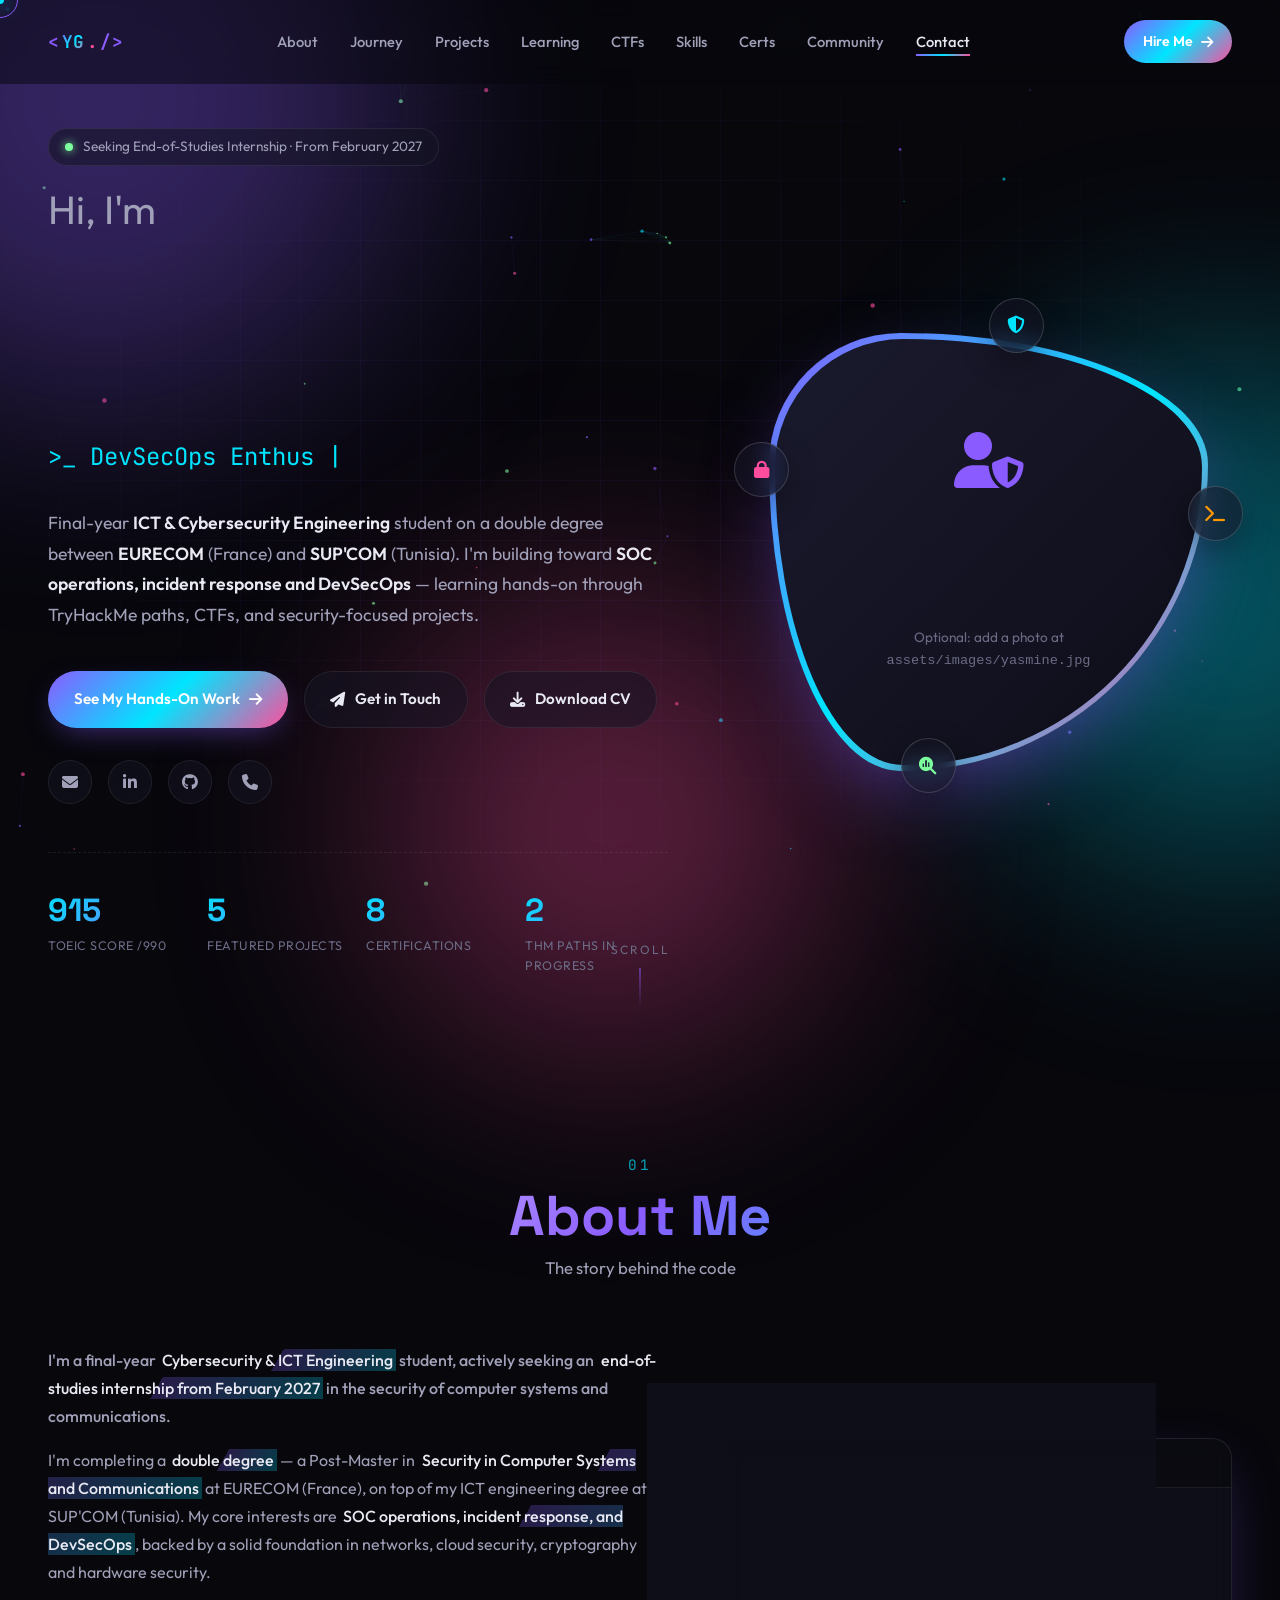
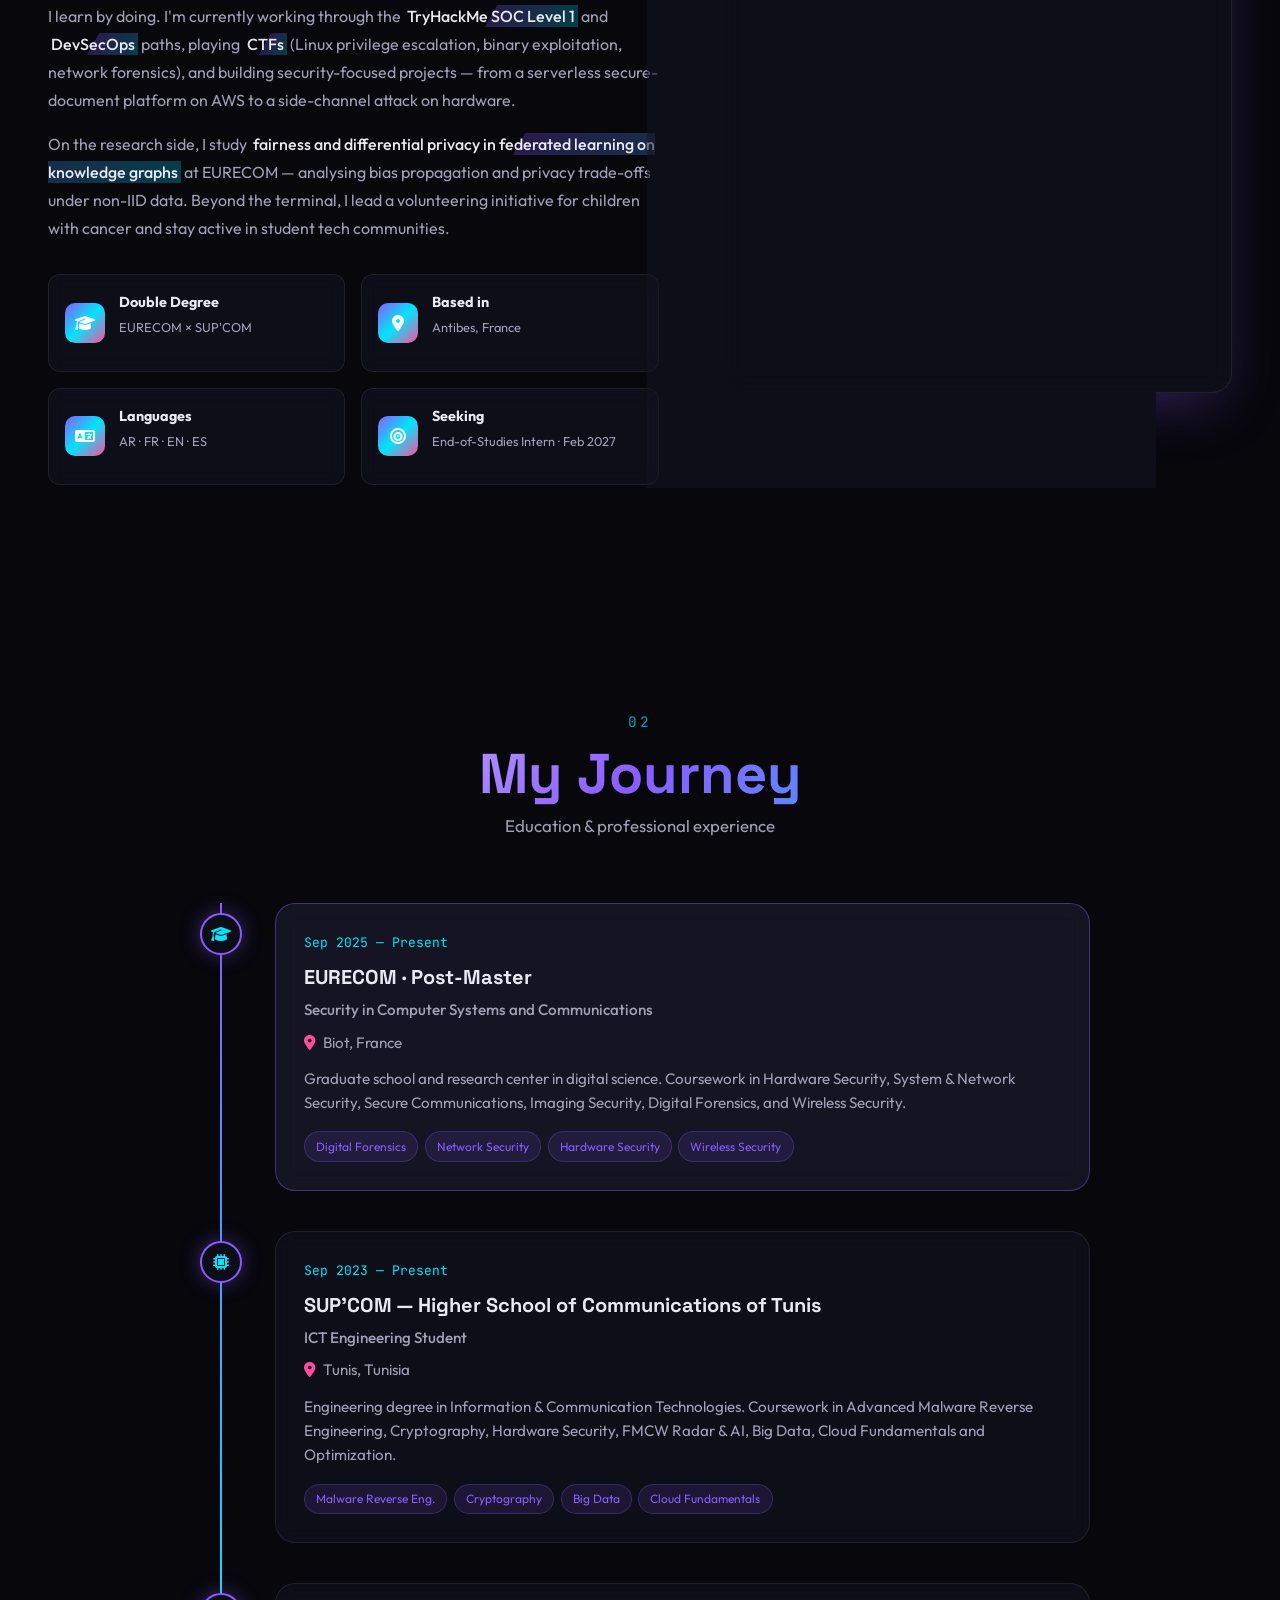
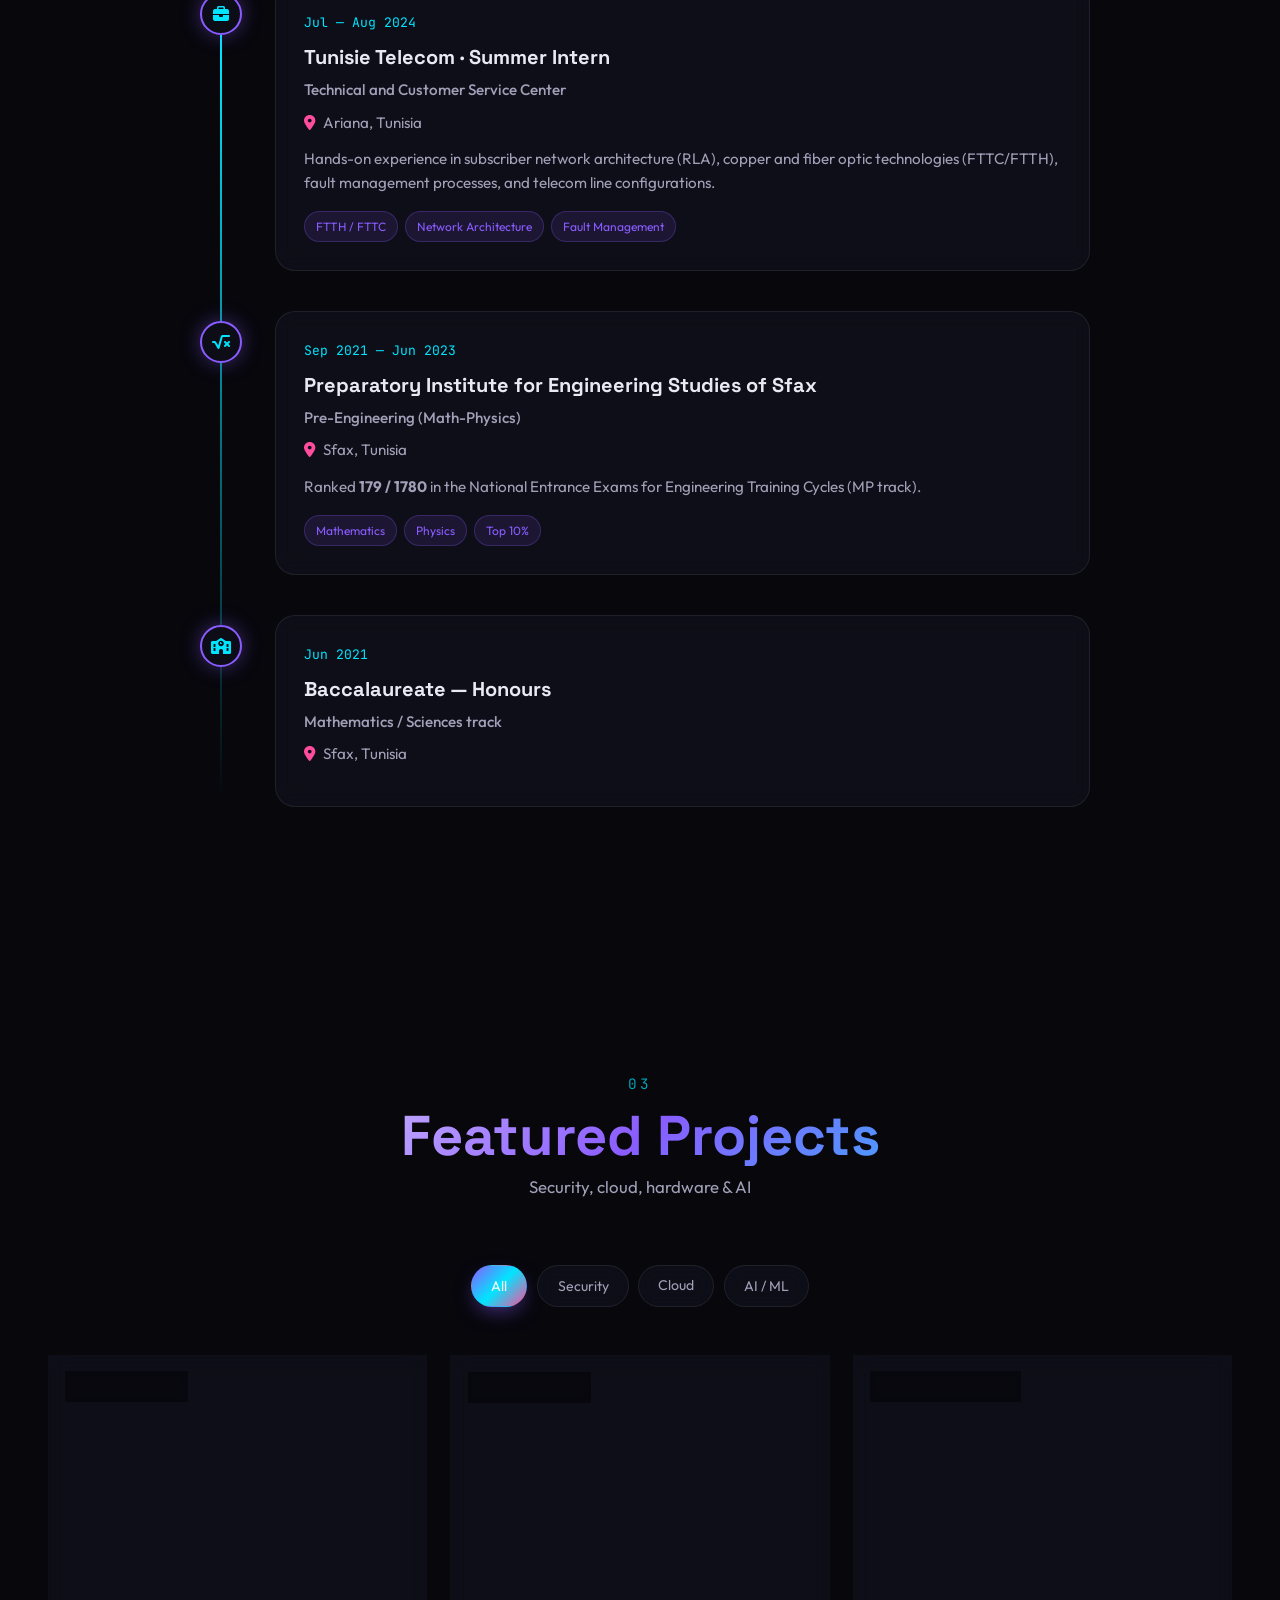
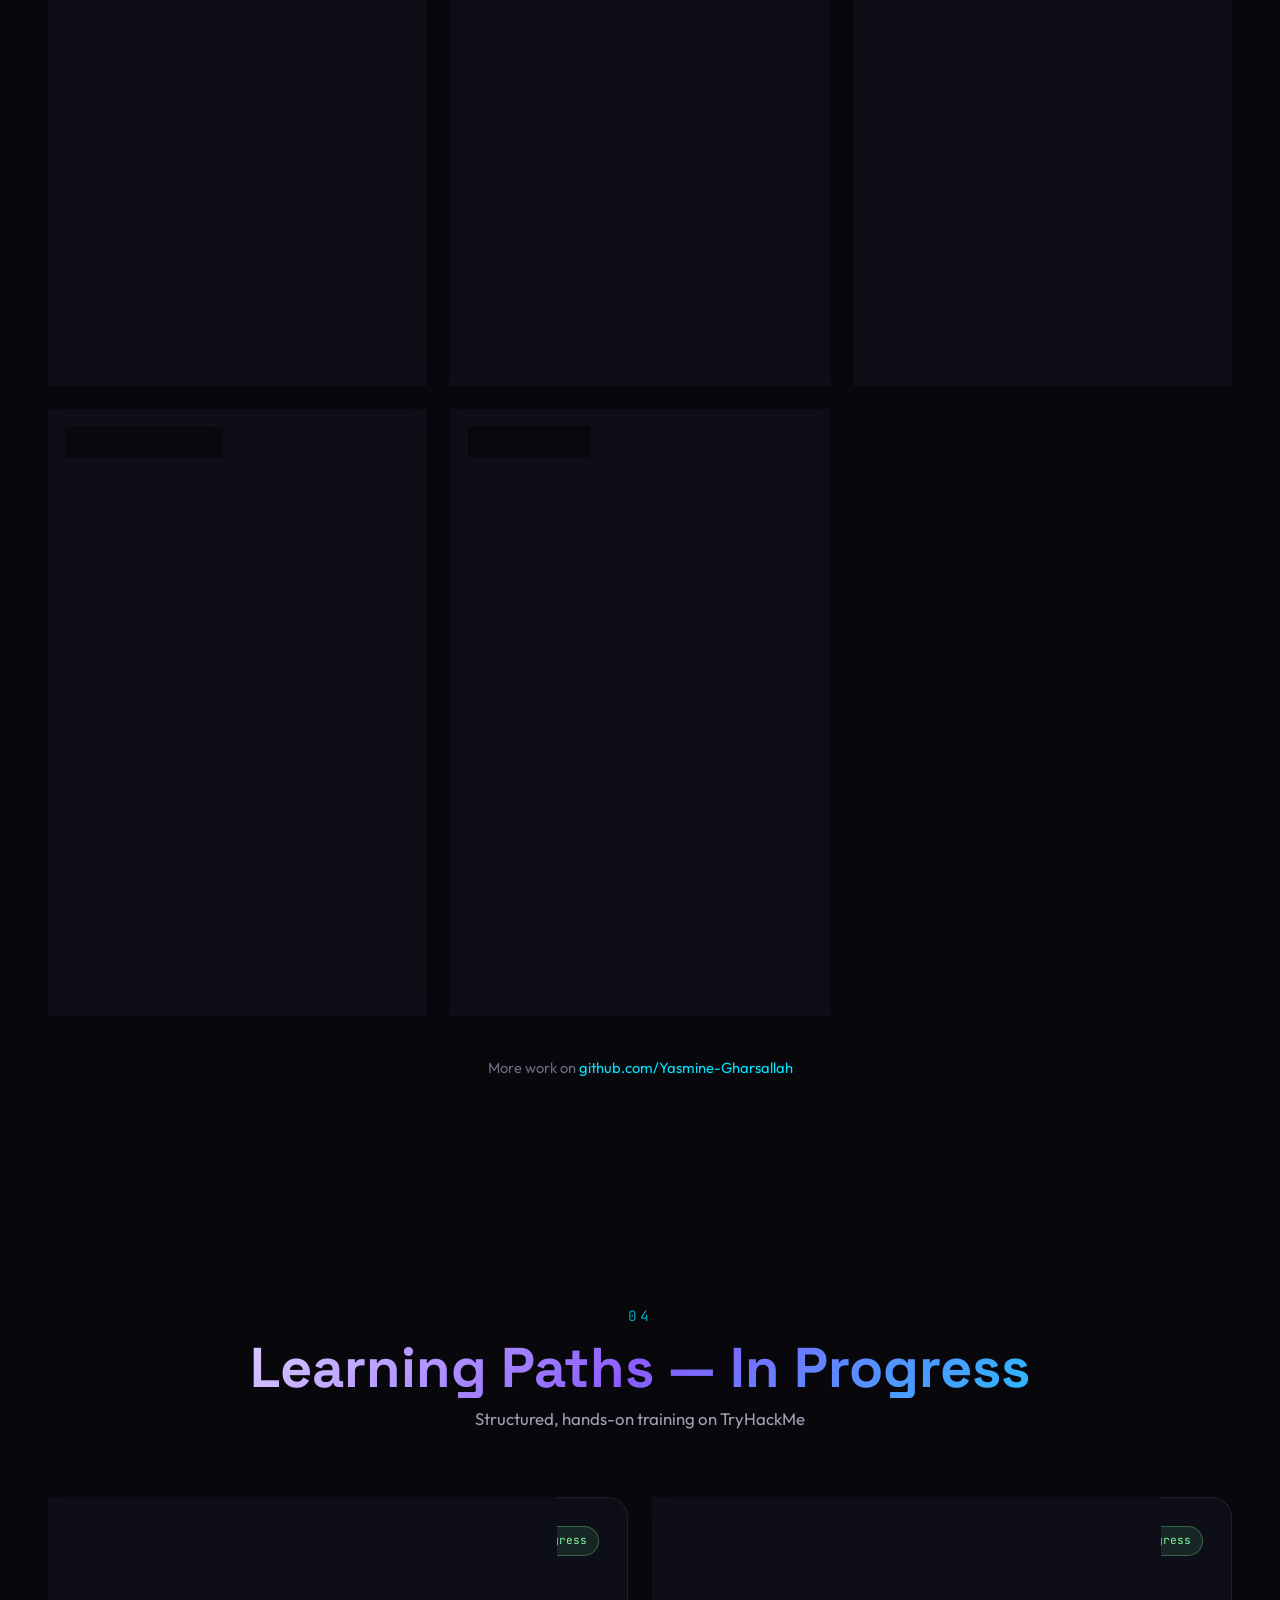
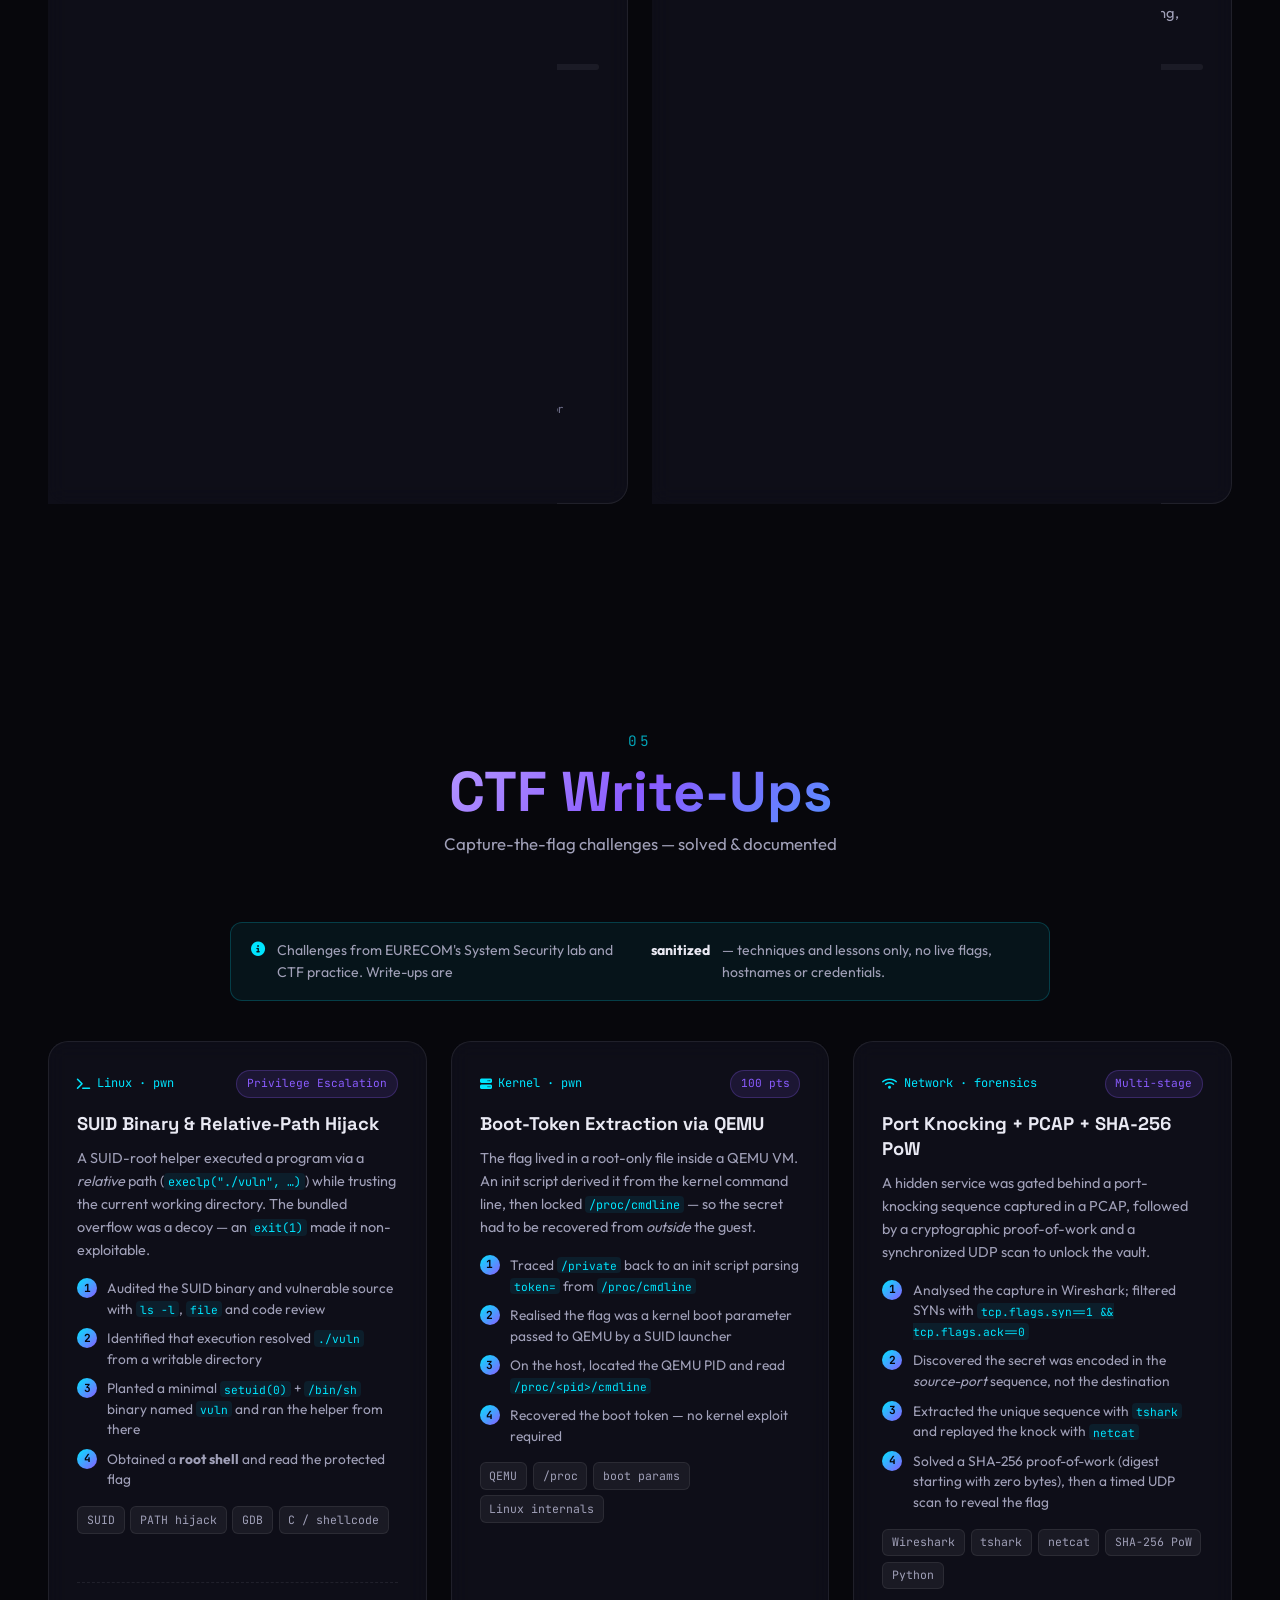
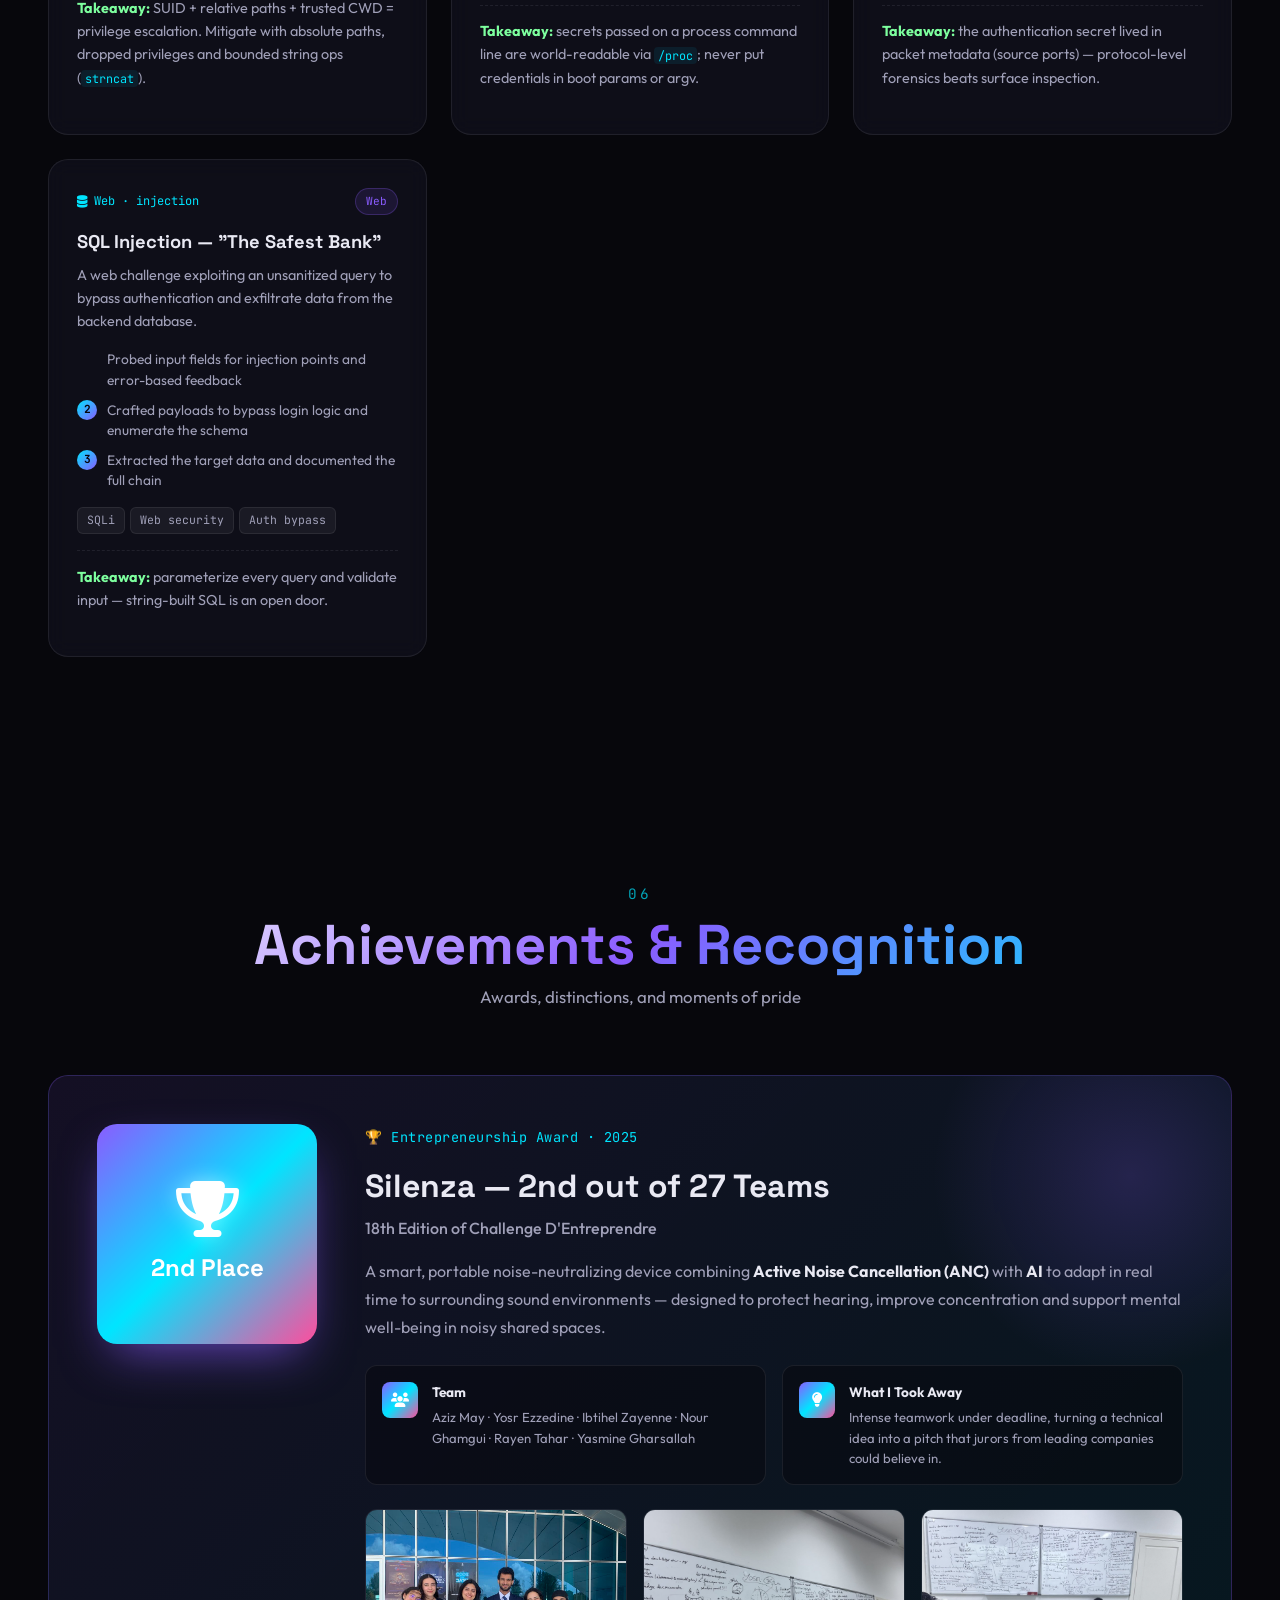
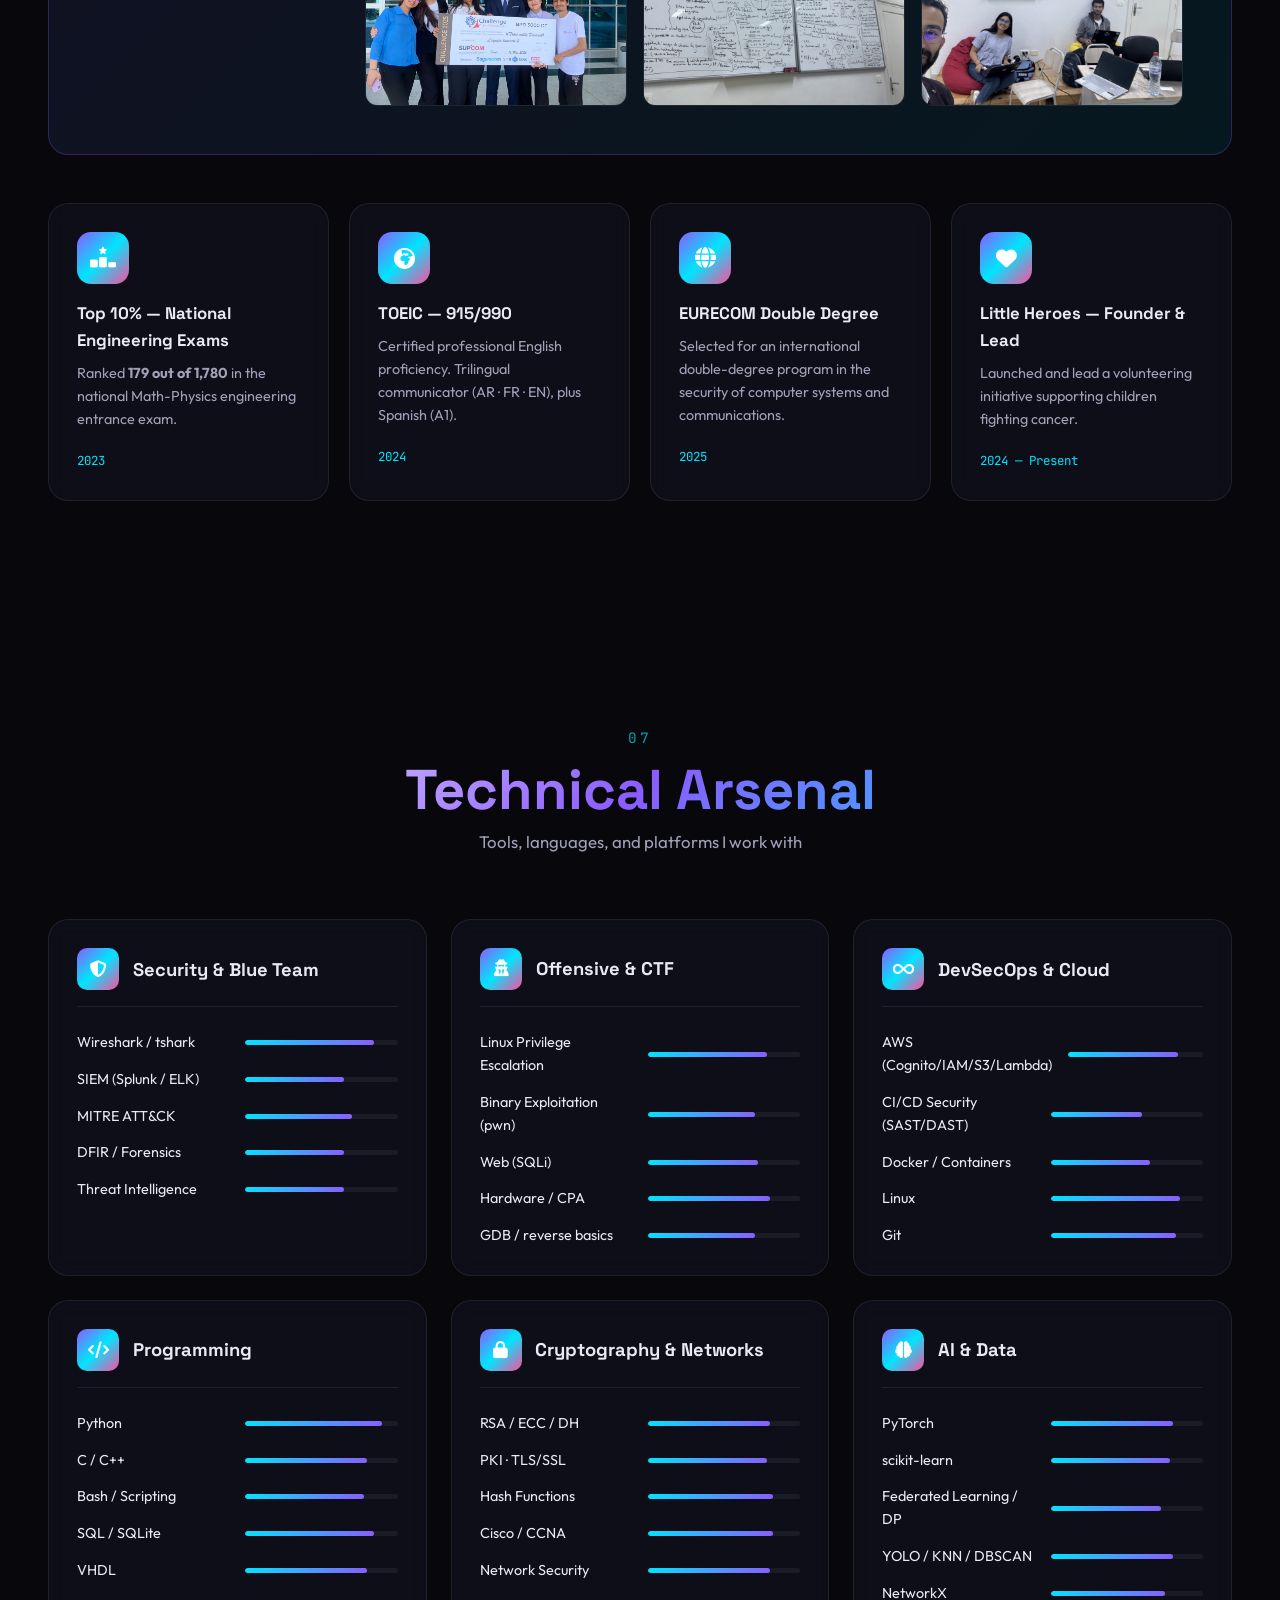
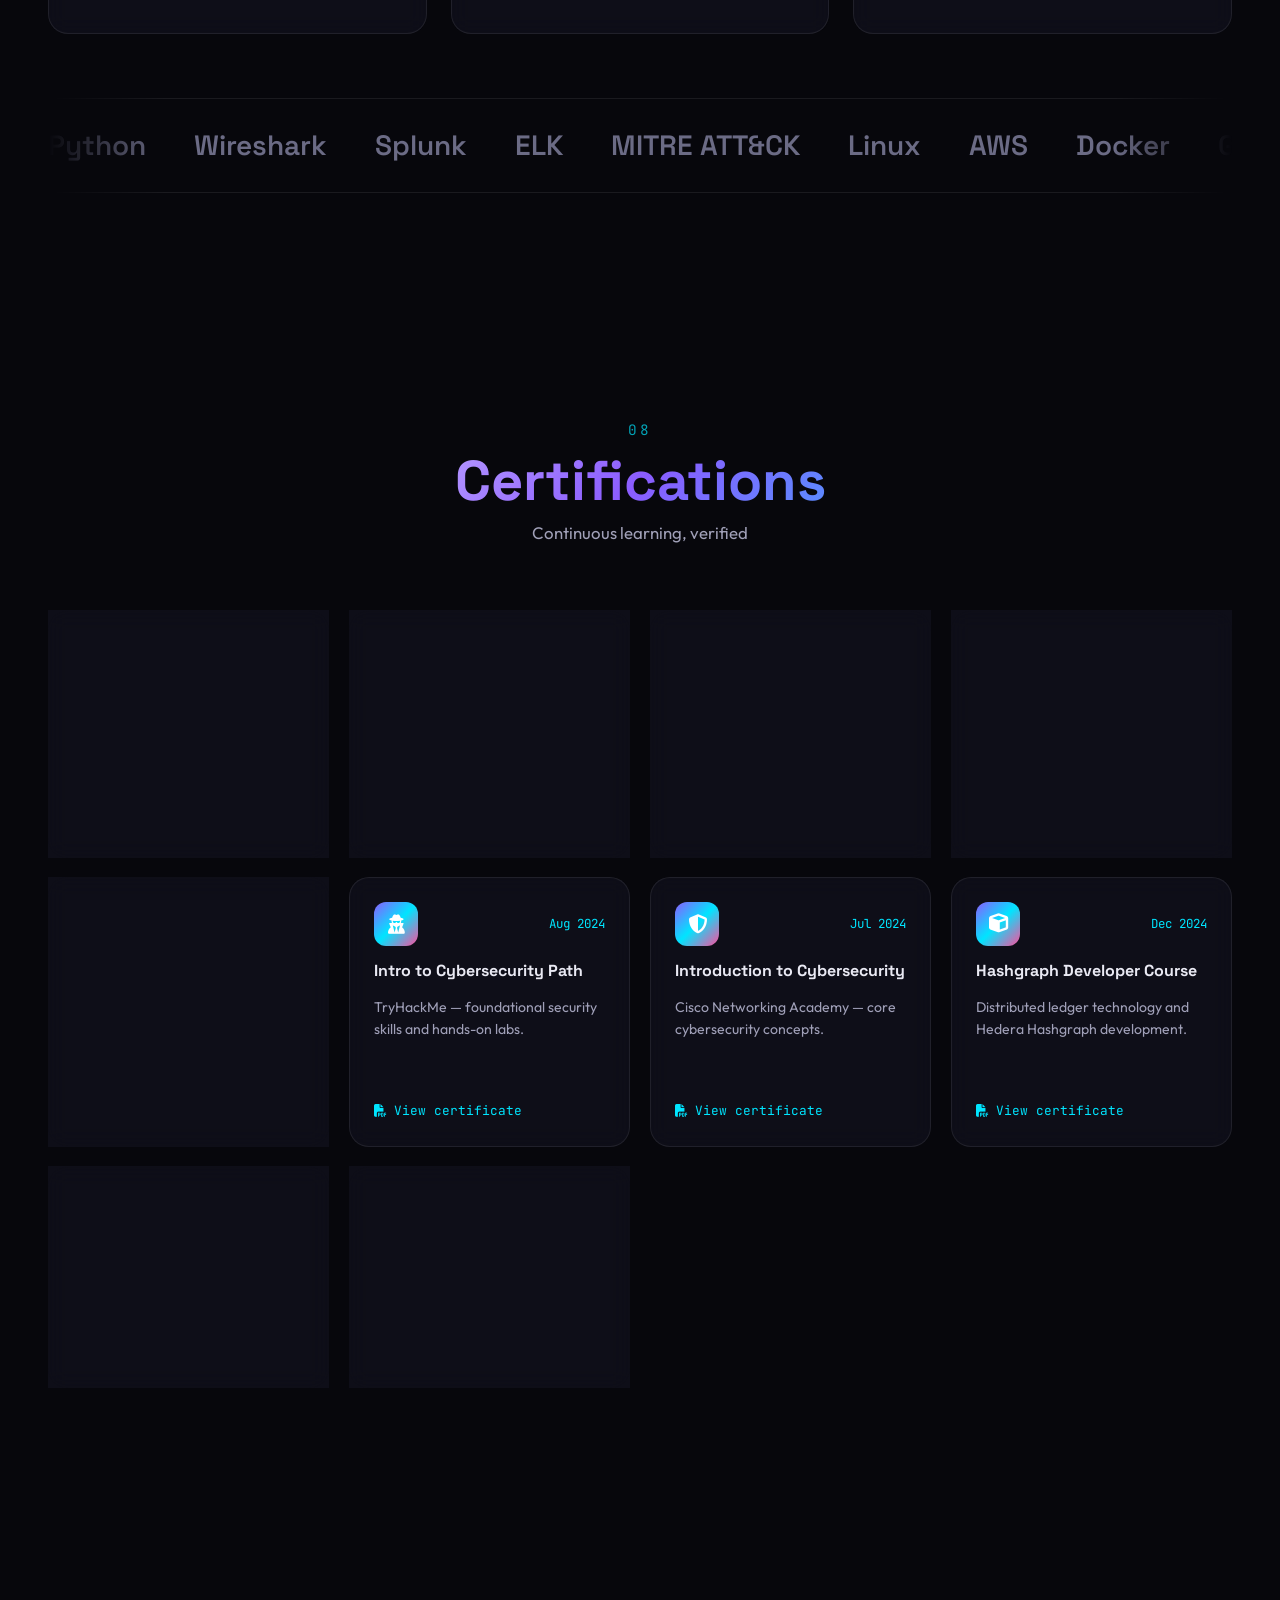
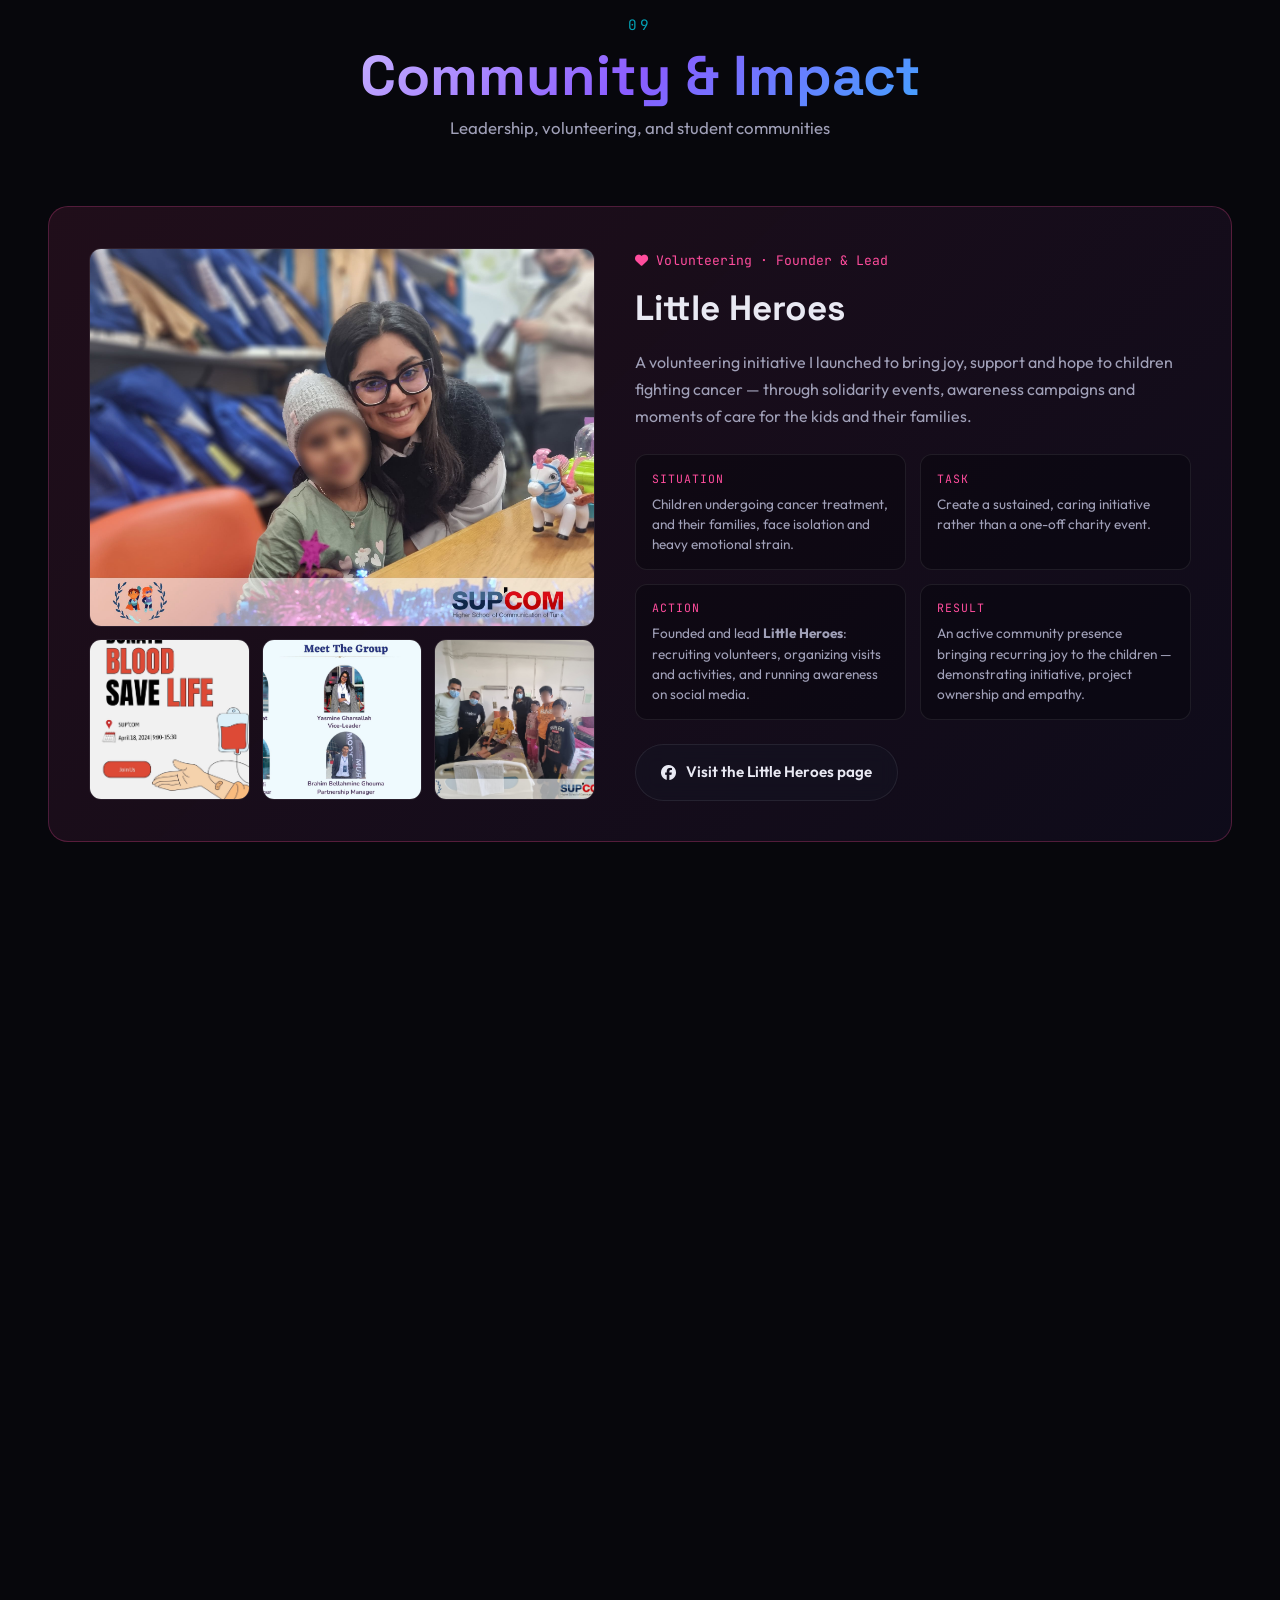
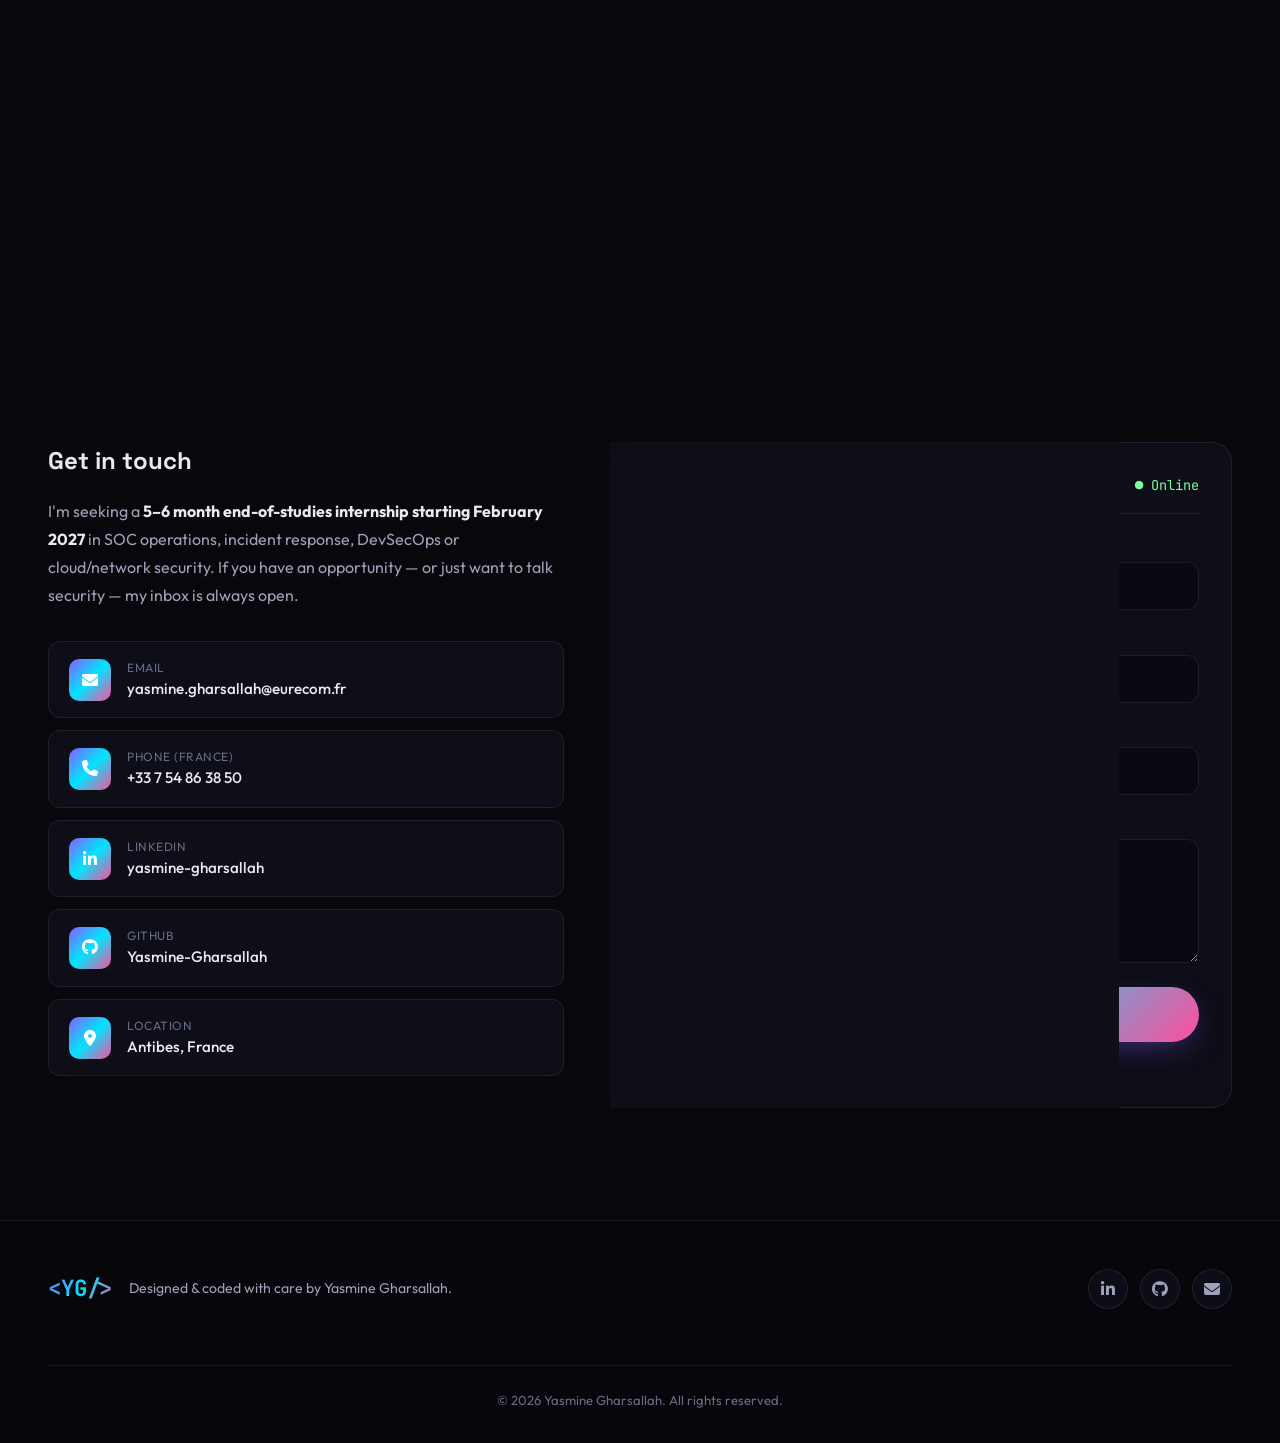
==== index.html @ 8cbc375e "Portfolio: cybersecurity focus for Feb 2027 internship SOC/DevSecOps learning paths, CTF write-ups, " ====
<!DOCTYPE html>
<html lang="en">
<head>
  <meta charset="UTF-8" />
  <meta name="viewport" content="width=device-width, initial-scale=1.0" />
  <meta name="description" content="Yasmine Gharsallah — final-year ICT & Cybersecurity Engineering student (EURECOM × SUP'COM). Portfolio focused on SOC operations, incident response, DevSecOps, cloud security, CTFs and privacy-preserving AI. Seeking an end-of-studies internship from February 2027." />
  <meta name="keywords" content="Yasmine Gharsallah, Cybersecurity, SOC Analyst, DevSecOps, Incident Response, CTF, EURECOM, SUP'COM, Cloud Security, AWS, Differential Privacy, Internship 2027" />
  <meta name="author" content="Yasmine Gharsallah" />
  <title>Yasmine Gharsallah — Cybersecurity Portfolio</title>
  <link rel="preconnect" href="https://fonts.googleapis.com" />
  <link rel="preconnect" href="https://fonts.gstatic.com" crossorigin />
  <link href="https://fonts.googleapis.com/css2?family=JetBrains+Mono:wght@400;500;700&family=Outfit:wght@300;400;500;600;700;800;900&family=Space+Grotesk:wght@400;500;600;700&display=swap" rel="stylesheet" />
  <link rel="stylesheet" href="https://cdnjs.cloudflare.com/ajax/libs/font-awesome/6.5.1/css/all.min.css" />
  <link rel="stylesheet" href="styles.css" />
</head>
<body>

  <!-- Animated background -->
  <div class="bg-grid"></div>
  <canvas id="particles"></canvas>
  <div class="glow glow-1"></div>
  <div class="glow glow-2"></div>
  <div class="glow glow-3"></div>

  <!-- Custom cursor -->
  <div class="cursor-dot"></div>
  <div class="cursor-ring"></div>

  <!-- Loader -->
  <div class="loader" id="loader">
    <div class="loader-content">
      <div class="loader-text">
        <span>&gt;</span>
        <span class="typing">initializing_portfolio</span>
        <span class="blink">_</span>
      </div>
      <div class="loader-bar"><div class="loader-fill"></div></div>
    </div>
  </div>

  <!-- Navigation -->
  <nav class="nav" id="nav">
    <a href="#home" class="nav-logo">
      <span class="logo-bracket">&lt;</span>
      <span class="logo-text">YG</span>
      <span class="logo-dot">.</span>
      <span class="logo-bracket">/&gt;</span>
    </a>
    <ul class="nav-links">
      <li><a href="#about" data-nav>About</a></li>
      <li><a href="#journey" data-nav>Journey</a></li>
      <li><a href="#projects" data-nav>Projects</a></li>
      <li><a href="#learning" data-nav>Learning</a></li>
      <li><a href="#ctf" data-nav>CTFs</a></li>
      <li><a href="#skills" data-nav>Skills</a></li>
      <li><a href="#certifications" data-nav>Certs</a></li>
      <li><a href="#community" data-nav>Community</a></li>
      <li><a href="#contact" data-nav>Contact</a></li>
    </ul>
    <a href="#contact" class="nav-cta">
      <span>Hire Me</span>
      <i class="fa-solid fa-arrow-right"></i>
    </a>
    <button class="nav-burger" id="burger" aria-label="Toggle menu">
      <span></span><span></span><span></span>
    </button>
  </nav>

  <!-- HERO -->
  <section id="home" class="hero">
    <div class="hero-content">
      <div class="hero-status">
        <span class="status-dot"></span>
        <span>Seeking End-of-Studies Internship · From February 2027</span>
      </div>

      <h1 class="hero-title">
        <span class="hero-greet">Hi, I'm</span>
        <span class="hero-name">
          <span class="name-glitch" data-text="Yasmine">Yasmine</span>
          <span class="name-glitch last" data-text="Gharsallah">Gharsallah</span>
        </span>
      </h1>

      <div class="hero-role">
        <span class="role-prefix">&gt;_ </span>
        <span class="role-text" id="roleText"></span>
        <span class="role-caret">|</span>
      </div>

      <p class="hero-desc">
        Final-year <strong>ICT &amp; Cybersecurity Engineering</strong> student on a double degree
        between <strong>EURECOM</strong> (France) and <strong>SUP'COM</strong> (Tunisia).
        I'm building toward <strong>SOC operations, incident response and DevSecOps</strong> —
        learning hands-on through TryHackMe paths, CTFs, and security-focused projects.
      </p>

      <div class="hero-cta">
        <a href="#ctf" class="btn btn-primary">
          <span>See My Hands-On Work</span>
          <i class="fa-solid fa-arrow-right"></i>
        </a>
        <a href="#contact" class="btn btn-ghost">
          <i class="fa-solid fa-paper-plane"></i>
          <span>Get in Touch</span>
        </a>
        <a href="assets/cv/CV_Yasmine_Gharsallah.pdf" class="btn btn-ghost" download>
          <i class="fa-solid fa-download"></i>
          <span>Download CV</span>
        </a>
      </div>

      <div class="hero-social">
        <a href="mailto:yasmine.gharsallah@eurecom.fr" aria-label="Email"><i class="fa-solid fa-envelope"></i></a>
        <a href="https://www.linkedin.com/in/yasmine-gharsallah-07a3082a0/" target="_blank" rel="noopener" aria-label="LinkedIn"><i class="fa-brands fa-linkedin-in"></i></a>
        <a href="https://github.com/Yasmine-Gharsallah" target="_blank" rel="noopener" aria-label="GitHub"><i class="fa-brands fa-github"></i></a>
        <a href="tel:+33754863850" aria-label="Phone"><i class="fa-solid fa-phone"></i></a>
      </div>

      <div class="hero-stats">
        <div class="stat">
          <div class="stat-num" data-target="915">0</div>
          <div class="stat-label">TOEIC Score /990</div>
        </div>
        <div class="stat">
          <div class="stat-num" data-target="5">0</div>
          <div class="stat-label">Featured Projects</div>
        </div>
        <div class="stat">
          <div class="stat-num" data-target="8">0</div>
          <div class="stat-label">Certifications</div>
        </div>
        <div class="stat">
          <div class="stat-num" data-target="2">0</div>
          <div class="stat-label">THM Paths In Progress</div>
        </div>
      </div>
    </div>

    <div class="hero-visual">
      <div class="hero-photo">
        <div class="photo-frame">
          <div class="photo-placeholder">
            <i class="fa-solid fa-user-shield"></i>
            <span>Optional: add a photo at<br/><code>assets/images/yasmine.jpg</code></span>
          </div>
          <!-- <img src="assets/images/yasmine.jpg" alt="Yasmine Gharsallah"/> -->
        </div>
        <div class="photo-orbit orbit-1"><i class="fa-solid fa-shield-halved"></i></div>
        <div class="photo-orbit orbit-2"><i class="fa-solid fa-terminal"></i></div>
        <div class="photo-orbit orbit-3"><i class="fa-solid fa-magnifying-glass-chart"></i></div>
        <div class="photo-orbit orbit-4"><i class="fa-solid fa-lock"></i></div>
      </div>
    </div>

    <a href="#about" class="scroll-indicator">
      <span>Scroll</span>
      <div class="scroll-line"></div>
    </a>
  </section>

  <!-- ABOUT -->
  <section id="about" class="section">
    <div class="container">
      <header class="section-head">
        <span class="section-num">01</span>
        <h2 class="section-title">About Me</h2>
        <p class="section-sub">The story behind the code</p>
      </header>

      <div class="about-grid">
        <div class="about-text">
          <p class="about-lead">
            I'm a final-year <span class="hl">Cybersecurity &amp; ICT Engineering</span> student,
            actively seeking an <span class="hl">end-of-studies internship from February 2027</span>
            in the security of computer systems and communications.
          </p>
          <p>
            I'm completing a <span class="hl">double degree</span> — a Post-Master in
            <span class="hl">Security in Computer Systems and Communications</span> at EURECOM (France),
            on top of my ICT engineering degree at SUP'COM (Tunisia). My core interests are
            <span class="hl">SOC operations, incident response, and DevSecOps</span>, backed by a
            solid foundation in networks, cloud security, cryptography and hardware security.
          </p>
          <p>
            I learn by doing. I'm currently working through the <span class="hl">TryHackMe SOC Level 1</span>
            and <span class="hl">DevSecOps</span> paths, playing <span class="hl">CTFs</span>
            (Linux privilege escalation, binary exploitation, network forensics), and building
            security-focused projects — from a serverless secure-document platform on AWS to a
            side-channel attack on hardware.
          </p>
          <p>
            On the research side, I study <span class="hl">fairness and differential privacy in
            federated learning on knowledge graphs</span> at EURECOM — analysing bias propagation and
            privacy trade-offs under non-IID data. Beyond the terminal, I lead a volunteering
            initiative for children with cancer and stay active in student tech communities.
          </p>

          <div class="about-highlights">
            <div class="highlight">
              <i class="fa-solid fa-graduation-cap"></i>
              <div>
                <h4>Double Degree</h4>
                <p>EURECOM × SUP'COM</p>
              </div>
            </div>
            <div class="highlight">
              <i class="fa-solid fa-location-dot"></i>
              <div>
                <h4>Based in</h4>
                <p>Antibes, France</p>
              </div>
            </div>
            <div class="highlight">
              <i class="fa-solid fa-language"></i>
              <div>
                <h4>Languages</h4>
                <p>AR · FR · EN · ES</p>
              </div>
            </div>
            <div class="highlight">
              <i class="fa-solid fa-bullseye"></i>
              <div>
                <h4>Seeking</h4>
                <p>End-of-Studies Intern · Feb 2027</p>
              </div>
            </div>
          </div>
        </div>

        <aside class="about-card">
          <div class="card-header">
            <div class="dots"><span></span><span></span><span></span></div>
            <span class="card-title">~/yasmine/profile.json</span>
          </div>
          <pre class="code-block"><code><span class="c-key">{</span>
  <span class="c-key">"name"</span>: <span class="c-str">"Yasmine Gharsallah"</span>,
  <span class="c-key">"role"</span>: <span class="c-str">"Cybersecurity Student"</span>,
  <span class="c-key">"focus"</span>: [
    <span class="c-str">"SOC Operations"</span>,
    <span class="c-str">"Incident Response"</span>,
    <span class="c-str">"DevSecOps"</span>,
    <span class="c-str">"Cloud &amp; Network Security"</span>
  ],
  <span class="c-key">"learning"</span>: [
    <span class="c-str">"TryHackMe SOC Level 1"</span>,
    <span class="c-str">"TryHackMe DevSecOps"</span>
  ],
  <span class="c-key">"plays"</span>: <span class="c-str">"CTFs · pwn · forensics"</span>,
  <span class="c-key">"seeking"</span>: <span class="c-str">"End-of-Studies Internship 2027"</span>,
  <span class="c-key">"status"</span>: <span class="c-ok">"open_to_opportunities"</span>
<span class="c-key">}</span></code></pre>
        </aside>
      </div>
    </div>
  </section>

  <!-- JOURNEY: education + experience -->
  <section id="journey" class="section">
    <div class="container">
      <header class="section-head">
        <span class="section-num">02</span>
        <h2 class="section-title">My Journey</h2>
        <p class="section-sub">Education &amp; professional experience</p>
      </header>

      <div class="timeline">
        <div class="timeline-item">
          <div class="tl-dot"><i class="fa-solid fa-graduation-cap"></i></div>
          <div class="tl-card featured">
            <div class="tl-date">Sep 2025 — Present</div>
            <h3>EURECOM · Post-Master</h3>
            <h4>Security in Computer Systems and Communications</h4>
            <p class="tl-loc"><i class="fa-solid fa-location-dot"></i> Biot, France</p>
            <p>Graduate school and research center in digital science. Coursework in Hardware Security, System &amp; Network Security, Secure Communications, Imaging Security, Digital Forensics, and Wireless Security.</p>
            <div class="tl-tags">
              <span>Digital Forensics</span>
              <span>Network Security</span>
              <span>Hardware Security</span>
              <span>Wireless Security</span>
            </div>
          </div>
        </div>

        <div class="timeline-item">
          <div class="tl-dot"><i class="fa-solid fa-microchip"></i></div>
          <div class="tl-card">
            <div class="tl-date">Sep 2023 — Present</div>
            <h3>SUP'COM — Higher School of Communications of Tunis</h3>
            <h4>ICT Engineering Student</h4>
            <p class="tl-loc"><i class="fa-solid fa-location-dot"></i> Tunis, Tunisia</p>
            <p>Engineering degree in Information &amp; Communication Technologies. Coursework in Advanced Malware Reverse Engineering, Cryptography, Hardware Security, FMCW Radar &amp; AI, Big Data, Cloud Fundamentals and Optimization.</p>
            <div class="tl-tags">
              <span>Malware Reverse Eng.</span>
              <span>Cryptography</span>
              <span>Big Data</span>
              <span>Cloud Fundamentals</span>
            </div>
          </div>
        </div>

        <div class="timeline-item">
          <div class="tl-dot"><i class="fa-solid fa-briefcase"></i></div>
          <div class="tl-card">
            <div class="tl-date">Jul — Aug 2024</div>
            <h3>Tunisie Telecom · Summer Intern</h3>
            <h4>Technical and Customer Service Center</h4>
            <p class="tl-loc"><i class="fa-solid fa-location-dot"></i> Ariana, Tunisia</p>
            <p>Hands-on experience in subscriber network architecture (RLA), copper and fiber optic technologies (FTTC/FTTH), fault management processes, and telecom line configurations.</p>
            <div class="tl-tags">
              <span>FTTH / FTTC</span>
              <span>Network Architecture</span>
              <span>Fault Management</span>
            </div>
          </div>
        </div>

        <div class="timeline-item">
          <div class="tl-dot"><i class="fa-solid fa-square-root-variable"></i></div>
          <div class="tl-card">
            <div class="tl-date">Sep 2021 — Jun 2023</div>
            <h3>Preparatory Institute for Engineering Studies of Sfax</h3>
            <h4>Pre-Engineering (Math-Physics)</h4>
            <p class="tl-loc"><i class="fa-solid fa-location-dot"></i> Sfax, Tunisia</p>
            <p>Ranked <strong>179 / 1780</strong> in the National Entrance Exams for Engineering Training Cycles (MP track).</p>
            <div class="tl-tags">
              <span>Mathematics</span>
              <span>Physics</span>
              <span>Top 10%</span>
            </div>
          </div>
        </div>

        <div class="timeline-item">
          <div class="tl-dot"><i class="fa-solid fa-school"></i></div>
          <div class="tl-card">
            <div class="tl-date">Jun 2021</div>
            <h3>Baccalaureate — Honours</h3>
            <h4>Mathematics / Sciences track</h4>
            <p class="tl-loc"><i class="fa-solid fa-location-dot"></i> Sfax, Tunisia</p>
          </div>
        </div>
      </div>
    </div>
  </section>

  <!-- PROJECTS -->
  <section id="projects" class="section">
    <div class="container">
      <header class="section-head">
        <span class="section-num">03</span>
        <h2 class="section-title">Featured Projects</h2>
        <p class="section-sub">Security, cloud, hardware &amp; AI</p>
      </header>

      <div class="project-filters" id="projectFilters">
        <button class="filter active" data-filter="all">All</button>
        <button class="filter" data-filter="security">Security</button>
        <button class="filter" data-filter="cloud">Cloud</button>
        <button class="filter" data-filter="ai">AI / ML</button>
      </div>

      <div class="projects-grid" id="projectsGrid">

        <article class="project-card featured-project" data-category="cloud security">
          <div class="project-media">
            <div class="project-icon-bg"><i class="fa-solid fa-cloud-arrow-up"></i></div>
            <span class="project-status">Jan — May 2025</span>
            <span class="project-badge">Featured</span>
          </div>
          <div class="project-body">
            <h3>Secure Cloud-Based Document Management System</h3>
            <p>Serverless enterprise platform to securely store, share and track confidential documents — fine-grained access control, multi-factor authentication and activity logging, on a fully serverless AWS architecture.</p>
            <div class="project-stack">
              <span>Angular</span>
              <span>Spring Boot</span>
              <span>AWS Cognito</span>
              <span>S3</span>
              <span>Lambda</span>
              <span>IAM</span>
              <span>RDS</span>
              <span>PostgreSQL</span>
            </div>
            <div class="project-actions">
              <a href="https://github.com/Yasmine-Gharsallah" target="_blank" rel="noopener" class="p-link"><i class="fa-brands fa-github"></i> GitHub</a>
            </div>
          </div>
        </article>

        <article class="project-card" data-category="security">
          <div class="project-media">
            <div class="project-icon-bg"><i class="fa-solid fa-microchip"></i></div>
            <span class="project-status">Jan — Feb 2025</span>
          </div>
          <div class="project-body">
            <h3>DES Implementation &amp; CPA Side-Channel Attack (VHDL)</h3>
            <p>Implemented the DES algorithm in VHDL and simulated it on a Xilinx Artix-7 FPGA (XC7A35T), then exploited internal signal transitions to mount a Correlation Power Analysis (CPA) side-channel attack recovering key bits.</p>
            <div class="project-stack">
              <span>VHDL</span>
              <span>Xilinx Vivado</span>
              <span>Artix-7 FPGA</span>
              <span>CPA</span>
              <span>Side-Channel</span>
            </div>
            <div class="project-actions">
              <a href="https://github.com/Yasmine-Gharsallah" target="_blank" rel="noopener" class="p-link"><i class="fa-brands fa-github"></i> GitHub</a>
            </div>
          </div>
        </article>

        <article class="project-card" data-category="ai security">
          <div class="project-media">
            <div class="project-icon-bg"><i class="fa-solid fa-shield-halved"></i></div>
            <span class="project-status">Mar 2025 — Present</span>
          </div>
          <div class="project-body">
            <h3>Fairness &amp; Differential Privacy in Federated Learning on Knowledge Graphs</h3>
            <p>Research project (EURECOM, Spring 2026) training TransE embeddings on the FB15k-237 knowledge graph across centralized and federated (FedAvg) settings. Studied Louvain community and domain-based graph partitioning, overlap injection, and Differential Privacy trade-offs — evaluated with filtered MRR and Hits@K.</p>
            <div class="project-stack">
              <span>Python</span>
              <span>PyTorch</span>
              <span>NetworkX</span>
              <span>FedAvg</span>
              <span>Louvain</span>
              <span>TransE</span>
              <span>Differential Privacy</span>
            </div>
            <div class="project-actions">
              <a href="https://github.com/Yasmine-Gharsallah" target="_blank" rel="noopener" class="p-link"><i class="fa-brands fa-github"></i> GitHub</a>
            </div>
          </div>
        </article>

        <article class="project-card" data-category="ai security">
          <div class="project-media">
            <div class="project-icon-bg"><i class="fa-solid fa-microphone-lines"></i></div>
            <span class="project-status">Oct 2024 — Feb 2025</span>
          </div>
          <div class="project-body">
            <h3>Phone Duration Impacts in Voice Anonymisation</h3>
            <p>Built speech-processing pipelines to extract phone-level durations from original and anonymised speech, then evaluated anonymisation robustness with three re-identification attacks (metric-based, duration-embedding, semi-informed filter-bank), measuring Equal Error Rate on LibriSpeech under the VoicePrivacy protocol.</p>
            <div class="project-stack">
              <span>Python</span>
              <span>librosa</span>
              <span>WORLD Vocoder</span>
              <span>MFA</span>
              <span>PyTorch (BiGRU)</span>
            </div>
            <div class="project-actions">
              <a href="https://github.com/Yasmine-Gharsallah" target="_blank" rel="noopener" class="p-link"><i class="fa-brands fa-github"></i> GitHub</a>
            </div>
          </div>
        </article>

        <article class="project-card" data-category="ai">
          <div class="project-media">
            <div class="project-icon-bg"><i class="fa-solid fa-car-burst"></i></div>
            <span class="project-status">Apr — May 2025</span>
          </div>
          <div class="project-body">
            <h3>Traffic Monitoring: mmWave Radar &amp; Camera Fusion</h3>
            <p>Traffic monitoring system on the Open Urban mmWave Radar &amp; Camera dataset — feature extraction, DBSCAN clustering, KNN classification and YOLOv8 object detection, combined with high-level sensor fusion to improve detection accuracy and reliability.</p>
            <div class="project-stack">
              <span>YOLOv8</span>
              <span>KNN</span>
              <span>DBSCAN</span>
              <span>Python</span>
              <span>Sensor Fusion</span>
            </div>
            <div class="project-actions">
              <a href="https://github.com/Yasmine-Gharsallah" target="_blank" rel="noopener" class="p-link"><i class="fa-brands fa-github"></i> GitHub</a>
            </div>
          </div>
        </article>

      </div>
      <p class="section-foot">More work on <a href="https://github.com/Yasmine-Gharsallah" target="_blank" rel="noopener">github.com/Yasmine-Gharsallah</a></p>
    </div>
  </section>

  <!-- LEARNING PATHS (TryHackMe, in progress) -->
  <section id="learning" class="section">
    <div class="container">
      <header class="section-head">
        <span class="section-num">04</span>
        <h2 class="section-title">Learning Paths — In Progress</h2>
        <p class="section-sub">Structured, hands-on training on TryHackMe</p>
      </header>

      <div class="paths-grid">

        <!-- SOC Level 1 -->
        <article class="path-card">
          <div class="path-head">
            <div class="path-icon soc"><i class="fa-solid fa-shield-virus"></i></div>
            <div>
              <h3>SOC Level 1</h3>
              <span class="path-provider">TryHackMe · Blue Team</span>
            </div>
            <span class="path-status">In Progress</span>
          </div>
          <p class="path-desc">Core skills of a Tier-1 Security Operations Center analyst: triaging alerts, analysing logs and traffic, and driving early incident response.</p>
          <div class="path-progress"><span style="--p:55%"></span></div>
          <ul class="path-modules">
            <li><i class="fa-solid fa-sitemap"></i><div><strong>Cyber Defence Frameworks</strong><span>MITRE ATT&amp;CK, Cyber Kill Chain, Pyramid of Pain, Diamond Model</span></div></li>
            <li><i class="fa-solid fa-brain"></i><div><strong>Cyber Threat Intelligence</strong><span>IOCs, MISP, OpenCTI, YARA, threat-intel workflows</span></div></li>
            <li><i class="fa-solid fa-network-wired"></i><div><strong>Network Security &amp; Traffic Analysis</strong><span>Wireshark, tcpdump, Snort, Zeek, Brim, NetworkMiner</span></div></li>
            <li><i class="fa-solid fa-desktop"></i><div><strong>Endpoint Security Monitoring</strong><span>Windows internals, Sysmon, Event Logs, OSQuery, Wazuh</span></div></li>
            <li><i class="fa-solid fa-magnifying-glass-chart"></i><div><strong>SIEM</strong><span>Splunk &amp; the ELK / Elastic Stack — searching and correlating events</span></div></li>
            <li><i class="fa-solid fa-fingerprint"></i><div><strong>DFIR</strong><span>Digital forensics &amp; incident response — Autopsy, Volatility, KAPE, Velociraptor</span></div></li>
            <li><i class="fa-solid fa-envelope-open-text"></i><div><strong>Phishing Analysis</strong><span>Email header &amp; attachment analysis, malicious-mail triage</span></div></li>
          </ul>
        </article>

        <!-- DevSecOps -->
        <article class="path-card">
          <div class="path-head">
            <div class="path-icon devsec"><i class="fa-solid fa-infinity"></i></div>
            <div>
              <h3>DevSecOps</h3>
              <span class="path-provider">TryHackMe · Secure SDLC</span>
            </div>
            <span class="path-status">In Progress</span>
          </div>
          <p class="path-desc">Baking security into the CI/CD pipeline — shifting left with automated testing, securing the build chain, containers and infrastructure as code.</p>
          <div class="path-progress"><span style="--p:35%"></span></div>
          <ul class="path-modules">
            <li><i class="fa-solid fa-code-branch"></i><div><strong>DevSecOps Fundamentals</strong><span>SDLC, DevOps culture, shift-left security</span></div></li>
            <li><i class="fa-solid fa-code"></i><div><strong>SAST</strong><span>Static Application Security Testing on source code</span></div></li>
            <li><i class="fa-solid fa-bug"></i><div><strong>DAST</strong><span>Dynamic Application Security Testing on running apps</span></div></li>
            <li><i class="fa-solid fa-diagram-project"></i><div><strong>CI/CD &amp; Pipeline Security</strong><span>Securing builds, secrets management, dependency &amp; supply-chain risk (SCA)</span></div></li>
            <li><i class="fa-brands fa-docker"></i><div><strong>Container Security</strong><span>Docker &amp; Kubernetes hardening, image scanning</span></div></li>
            <li><i class="fa-solid fa-layer-group"></i><div><strong>Infrastructure as Code</strong><span>Auditing IaC (Terraform &amp; co.) for misconfigurations</span></div></li>
          </ul>
        </article>

      </div>
    </div>
  </section>

  <!-- CTF WRITE-UPS -->
  <section id="ctf" class="section">
    <div class="container">
      <header class="section-head">
        <span class="section-num">05</span>
        <h2 class="section-title">CTF Write-Ups</h2>
        <p class="section-sub">Capture-the-flag challenges — solved &amp; documented</p>
      </header>

      <p class="ctf-note">
        <i class="fa-solid fa-circle-info"></i>
        Challenges from EURECOM's System Security lab and CTF practice. Write-ups are
        <strong>sanitized</strong> — techniques and lessons only, no live flags, hostnames or credentials.
      </p>

      <div class="ctf-grid">

        <article class="ctf-card">
          <div class="ctf-top">
            <span class="ctf-cat"><i class="fa-solid fa-terminal"></i> Linux · pwn</span>
            <span class="ctf-points">Privilege Escalation</span>
          </div>
          <h3>SUID Binary &amp; Relative-Path Hijack</h3>
          <p>A SUID-root helper executed a program via a <em>relative</em> path (<code>execlp("./vuln", …)</code>) while trusting the current working directory. The bundled overflow was a decoy — an <code>exit(1)</code> made it non-exploitable.</p>
          <ul class="ctf-steps">
            <li>Audited the SUID binary and vulnerable source with <code>ls -l</code>, <code>file</code> and code review</li>
            <li>Identified that execution resolved <code>./vuln</code> from a writable directory</li>
            <li>Planted a minimal <code>setuid(0)</code> + <code>/bin/sh</code> binary named <code>vuln</code> and ran the helper from there</li>
            <li>Obtained a <strong>root shell</strong> and read the protected flag</li>
          </ul>
          <div class="ctf-tags"><span>SUID</span><span>PATH hijack</span><span>GDB</span><span>C / shellcode</span></div>
          <p class="ctf-lesson"><strong>Takeaway:</strong> SUID + relative paths + trusted CWD = privilege escalation. Mitigate with absolute paths, dropped privileges and bounded string ops (<code>strncat</code>).</p>
        </article>

        <article class="ctf-card">
          <div class="ctf-top">
            <span class="ctf-cat"><i class="fa-solid fa-server"></i> Kernel · pwn</span>
            <span class="ctf-points">100 pts</span>
          </div>
          <h3>Boot-Token Extraction via QEMU</h3>
          <p>The flag lived in a root-only file inside a QEMU VM. An init script derived it from the kernel command line, then locked <code>/proc/cmdline</code> — so the secret had to be recovered from <em>outside</em> the guest.</p>
          <ul class="ctf-steps">
            <li>Traced <code>/private</code> back to an init script parsing <code>token=</code> from <code>/proc/cmdline</code></li>
            <li>Realised the flag was a kernel boot parameter passed to QEMU by a SUID launcher</li>
            <li>On the host, located the QEMU PID and read <code>/proc/&lt;pid&gt;/cmdline</code></li>
            <li>Recovered the boot token — no kernel exploit required</li>
          </ul>
          <div class="ctf-tags"><span>QEMU</span><span>/proc</span><span>boot params</span><span>Linux internals</span></div>
          <p class="ctf-lesson"><strong>Takeaway:</strong> secrets passed on a process command line are world-readable via <code>/proc</code>; never put credentials in boot params or argv.</p>
        </article>

        <article class="ctf-card">
          <div class="ctf-top">
            <span class="ctf-cat"><i class="fa-solid fa-wifi"></i> Network · forensics</span>
            <span class="ctf-points">Multi-stage</span>
          </div>
          <h3>Port Knocking + PCAP + SHA-256 PoW</h3>
          <p>A hidden service was gated behind a port-knocking sequence captured in a PCAP, followed by a cryptographic proof-of-work and a synchronized UDP scan to unlock the vault.</p>
          <ul class="ctf-steps">
            <li>Analysed the capture in Wireshark; filtered SYNs with <code>tcp.flags.syn==1 &amp;&amp; tcp.flags.ack==0</code></li>
            <li>Discovered the secret was encoded in the <em>source-port</em> sequence, not the destination</li>
            <li>Extracted the unique sequence with <code>tshark</code> and replayed the knock with <code>netcat</code></li>
            <li>Solved a SHA-256 proof-of-work (digest starting with zero bytes), then a timed UDP scan to reveal the flag</li>
          </ul>
          <div class="ctf-tags"><span>Wireshark</span><span>tshark</span><span>netcat</span><span>SHA-256 PoW</span><span>Python</span></div>
          <p class="ctf-lesson"><strong>Takeaway:</strong> the authentication secret lived in packet metadata (source ports) — protocol-level forensics beats surface inspection.</p>
        </article>

        <article class="ctf-card">
          <div class="ctf-top">
            <span class="ctf-cat"><i class="fa-solid fa-database"></i> Web · injection</span>
            <span class="ctf-points">Web</span>
          </div>
          <h3>SQL Injection — "The Safest Bank"</h3>
          <p>A web challenge exploiting an unsanitized query to bypass authentication and exfiltrate data from the backend database.</p>
          <ul class="ctf-steps">
            <li>Probed input fields for injection points and error-based feedback</li>
            <li>Crafted payloads to bypass login logic and enumerate the schema</li>
            <li>Extracted the target data and documented the full chain</li>
          </ul>
          <div class="ctf-tags"><span>SQLi</span><span>Web security</span><span>Auth bypass</span></div>
          <p class="ctf-lesson"><strong>Takeaway:</strong> parameterize every query and validate input — string-built SQL is an open door.</p>
        </article>

      </div>
    </div>
  </section>

  <!-- ACHIEVEMENTS -->
  <section id="achievements" class="section">
    <div class="container">
      <header class="section-head">
        <span class="section-num">06</span>
        <h2 class="section-title">Achievements &amp; Recognition</h2>
        <p class="section-sub">Awards, distinctions, and moments of pride</p>
      </header>

      <!-- Silenza feature -->
      <article class="award-feature">
        <div class="award-badge">
          <i class="fa-solid fa-trophy"></i>
          <span>2nd Place</span>
        </div>

        <div class="award-content">
          <div class="award-tag">🏆 Entrepreneurship Award · 2025</div>
          <h3>Silenza — 2nd out of 27 Teams</h3>
          <h4>18th Edition of Challenge D'Entreprendre</h4>
          <p class="award-lead">
            A smart, portable noise-neutralizing device combining <strong>Active Noise
            Cancellation (ANC)</strong> with <strong>AI</strong> to adapt in real time to
            surrounding sound environments — designed to protect hearing, improve concentration
            and support mental well-being in noisy shared spaces.
          </p>

          <div class="award-details">
            <div class="detail">
              <i class="fa-solid fa-users"></i>
              <div>
                <h5>Team</h5>
                <p>Aziz May · Yosr Ezzedine · Ibtihel Zayenne · Nour Ghamgui · Rayen Tahar · Yasmine Gharsallah</p>
              </div>
            </div>
            <div class="detail">
              <i class="fa-solid fa-lightbulb"></i>
              <div>
                <h5>What I Took Away</h5>
                <p>Intense teamwork under deadline, turning a technical idea into a pitch that jurors from leading companies could believe in.</p>
              </div>
            </div>
          </div>

          <div class="award-media">
            <img src="assets/images/silenza-1.jpg" alt="Silenza — Challenge D'Entreprendre" loading="lazy" />
            <img src="assets/images/silenza-2.jpg" alt="Silenza team pitching" loading="lazy" />
            <img src="assets/images/silenza-3.jpg" alt="Silenza award moment" loading="lazy" />
          </div>
        </div>
      </article>

      <!-- Other achievements grid -->
      <div class="achievements-grid">
        <div class="achievement">
          <div class="ach-icon"><i class="fa-solid fa-ranking-star"></i></div>
          <h4>Top 10% — National Engineering Exams</h4>
          <p>Ranked <strong>179 out of 1,780</strong> in the national Math-Physics engineering entrance exam.</p>
          <span class="ach-year">2023</span>
        </div>

        <div class="achievement">
          <div class="ach-icon"><i class="fa-solid fa-earth-africa"></i></div>
          <h4>TOEIC — 915/990</h4>
          <p>Certified professional English proficiency. Trilingual communicator (AR · FR · EN), plus Spanish (A1).</p>
          <span class="ach-year">2024</span>
        </div>

        <div class="achievement">
          <div class="ach-icon"><i class="fa-solid fa-globe"></i></div>
          <h4>EURECOM Double Degree</h4>
          <p>Selected for an international double-degree program in the security of computer systems and communications.</p>
          <span class="ach-year">2025</span>
        </div>

        <div class="achievement">
          <div class="ach-icon"><i class="fa-solid fa-heart"></i></div>
          <h4>Little Heroes — Founder &amp; Lead</h4>
          <p>Launched and lead a volunteering initiative supporting children fighting cancer.</p>
          <span class="ach-year">2024 — Present</span>
        </div>
      </div>
    </div>
  </section>

  <!-- SKILLS -->
  <section id="skills" class="section">
    <div class="container">
      <header class="section-head">
        <span class="section-num">07</span>
        <h2 class="section-title">Technical Arsenal</h2>
        <p class="section-sub">Tools, languages, and platforms I work with</p>
      </header>

      <div class="skills-grid">
        <div class="skill-group">
          <div class="sg-header">
            <i class="fa-solid fa-shield-halved"></i>
            <h3>Security &amp; Blue Team</h3>
          </div>
          <ul class="sg-list">
            <li><span>Wireshark / tshark</span><span class="bar"><span style="--v:85%"></span></span></li>
            <li><span>SIEM (Splunk / ELK)</span><span class="bar"><span style="--v:65%"></span></span></li>
            <li><span>MITRE ATT&amp;CK</span><span class="bar"><span style="--v:70%"></span></span></li>
            <li><span>DFIR / Forensics</span><span class="bar"><span style="--v:65%"></span></span></li>
            <li><span>Threat Intelligence</span><span class="bar"><span style="--v:65%"></span></span></li>
          </ul>
        </div>

        <div class="skill-group">
          <div class="sg-header">
            <i class="fa-solid fa-user-secret"></i>
            <h3>Offensive &amp; CTF</h3>
          </div>
          <ul class="sg-list">
            <li><span>Linux Privilege Escalation</span><span class="bar"><span style="--v:78%"></span></span></li>
            <li><span>Binary Exploitation (pwn)</span><span class="bar"><span style="--v:70%"></span></span></li>
            <li><span>Web (SQLi)</span><span class="bar"><span style="--v:72%"></span></span></li>
            <li><span>Hardware / CPA</span><span class="bar"><span style="--v:80%"></span></span></li>
            <li><span>GDB / reverse basics</span><span class="bar"><span style="--v:70%"></span></span></li>
          </ul>
        </div>

        <div class="skill-group">
          <div class="sg-header">
            <i class="fa-solid fa-infinity"></i>
            <h3>DevSecOps &amp; Cloud</h3>
          </div>
          <ul class="sg-list">
            <li><span>AWS (Cognito/IAM/S3/Lambda)</span><span class="bar"><span style="--v:82%"></span></span></li>
            <li><span>CI/CD Security (SAST/DAST)</span><span class="bar"><span style="--v:60%"></span></span></li>
            <li><span>Docker / Containers</span><span class="bar"><span style="--v:65%"></span></span></li>
            <li><span>Linux</span><span class="bar"><span style="--v:85%"></span></span></li>
            <li><span>Git</span><span class="bar"><span style="--v:82%"></span></span></li>
          </ul>
        </div>

        <div class="skill-group">
          <div class="sg-header">
            <i class="fa-solid fa-code"></i>
            <h3>Programming</h3>
          </div>
          <ul class="sg-list">
            <li><span>Python</span><span class="bar"><span style="--v:90%"></span></span></li>
            <li><span>C / C++</span><span class="bar"><span style="--v:80%"></span></span></li>
            <li><span>Bash / Scripting</span><span class="bar"><span style="--v:78%"></span></span></li>
            <li><span>SQL / SQLite</span><span class="bar"><span style="--v:85%"></span></span></li>
            <li><span>VHDL</span><span class="bar"><span style="--v:80%"></span></span></li>
          </ul>
        </div>

        <div class="skill-group">
          <div class="sg-header">
            <i class="fa-solid fa-lock"></i>
            <h3>Cryptography &amp; Networks</h3>
          </div>
          <ul class="sg-list">
            <li><span>RSA / ECC / DH</span><span class="bar"><span style="--v:80%"></span></span></li>
            <li><span>PKI · TLS/SSL</span><span class="bar"><span style="--v:78%"></span></span></li>
            <li><span>Hash Functions</span><span class="bar"><span style="--v:82%"></span></span></li>
            <li><span>Cisco / CCNA</span><span class="bar"><span style="--v:82%"></span></span></li>
            <li><span>Network Security</span><span class="bar"><span style="--v:80%"></span></span></li>
          </ul>
        </div>

        <div class="skill-group">
          <div class="sg-header">
            <i class="fa-solid fa-brain"></i>
            <h3>AI &amp; Data</h3>
          </div>
          <ul class="sg-list">
            <li><span>PyTorch</span><span class="bar"><span style="--v:80%"></span></span></li>
            <li><span>scikit-learn</span><span class="bar"><span style="--v:78%"></span></span></li>
            <li><span>Federated Learning / DP</span><span class="bar"><span style="--v:72%"></span></span></li>
            <li><span>YOLO / KNN / DBSCAN</span><span class="bar"><span style="--v:80%"></span></span></li>
            <li><span>NetworkX</span><span class="bar"><span style="--v:75%"></span></span></li>
          </ul>
        </div>
      </div>

      <div class="tools-marquee">
        <div class="marquee-track">
          <span>Python</span><span>Wireshark</span><span>Splunk</span><span>ELK</span><span>MITRE ATT&amp;CK</span><span>Linux</span><span>AWS</span><span>Docker</span><span>GDB</span><span>Cisco</span><span>VHDL</span><span>PyTorch</span><span>Git</span><span>Snort</span><span>Volatility</span><span>tshark</span>
          <span>Python</span><span>Wireshark</span><span>Splunk</span><span>ELK</span><span>MITRE ATT&amp;CK</span><span>Linux</span><span>AWS</span><span>Docker</span><span>GDB</span><span>Cisco</span><span>VHDL</span><span>PyTorch</span><span>Git</span><span>Snort</span><span>Volatility</span><span>tshark</span>
        </div>
      </div>
    </div>
  </section>

  <!-- CERTIFICATIONS -->
  <section id="certifications" class="section">
    <div class="container">
      <header class="section-head">
        <span class="section-num">08</span>
        <h2 class="section-title">Certifications</h2>
        <p class="section-sub">Continuous learning, verified</p>
      </header>

      <div class="certs-grid">
        <div class="cert-card is-progress">
          <div class="cert-top">
            <i class="fa-solid fa-shield-virus"></i>
            <span class="cert-date">In Progress</span>
          </div>
          <h4>SOC Level 1</h4>
          <p>TryHackMe — blue-team path: SIEM, traffic analysis, DFIR, threat intel.</p>
        </div>

        <div class="cert-card is-progress">
          <div class="cert-top">
            <i class="fa-solid fa-infinity"></i>
            <span class="cert-date">In Progress</span>
          </div>
          <h4>DevSecOps</h4>
          <p>TryHackMe — secure CI/CD, SAST/DAST, container &amp; IaC security.</p>
        </div>

        <div class="cert-card">
          <div class="cert-top">
            <i class="fa-solid fa-diagram-project"></i>
            <span class="cert-date">2026</span>
          </div>
          <h4>Project Management Fundamentals</h4>
          <p>EURECOM — 42h, completed with a final grade ≥ 80%.</p>
          <a class="cert-link" href="assets/certificates/eurecom-project-management.pdf" target="_blank" rel="noopener"><i class="fa-solid fa-file-pdf"></i> View certificate</a>
        </div>

        <div class="cert-card">
          <div class="cert-top">
            <i class="fa-solid fa-lock"></i>
            <span class="cert-date">2024</span>
          </div>
          <h4>ISC2 — Security Principles</h4>
          <p>Foundational information-security principles and concepts.</p>
          <a class="cert-link" href="assets/certificates/isc2-security-principles.pdf" target="_blank" rel="noopener"><i class="fa-solid fa-file-pdf"></i> View certificate</a>
        </div>

        <div class="cert-card">
          <div class="cert-top">
            <i class="fa-solid fa-network-wired"></i>
            <span class="cert-date">Sep 2024</span>
          </div>
          <h4>CCNAv7: Introduction to Networks</h4>
          <p>Cisco Networking Academy — network fundamentals, protocols &amp; configuration.</p>
          <a class="cert-link" href="assets/certificates/ccna-intro-networks.pdf" target="_blank" rel="noopener"><i class="fa-solid fa-file-pdf"></i> View certificate</a>
        </div>

        <div class="cert-card">
          <div class="cert-top">
            <i class="fa-solid fa-user-secret"></i>
            <span class="cert-date">Aug 2024</span>
          </div>
          <h4>Intro to Cybersecurity Path</h4>
          <p>TryHackMe — foundational security skills and hands-on labs.</p>
          <a class="cert-link" href="assets/certificates/tryhackme-intro.pdf" target="_blank" rel="noopener"><i class="fa-solid fa-file-pdf"></i> View certificate</a>
        </div>

        <div class="cert-card">
          <div class="cert-top">
            <i class="fa-solid fa-shield-halved"></i>
            <span class="cert-date">Jul 2024</span>
          </div>
          <h4>Introduction to Cybersecurity</h4>
          <p>Cisco Networking Academy — core cybersecurity concepts.</p>
          <a class="cert-link" href="assets/certificates/cisco-intro-cybersecurity.pdf" target="_blank" rel="noopener"><i class="fa-solid fa-file-pdf"></i> View certificate</a>
        </div>

        <div class="cert-card">
          <div class="cert-top">
            <i class="fa-solid fa-cube"></i>
            <span class="cert-date">Dec 2024</span>
          </div>
          <h4>Hashgraph Developer Course</h4>
          <p>Distributed ledger technology and Hedera Hashgraph development.</p>
          <a class="cert-link" href="assets/certificates/hashgraph-developer.pdf" target="_blank" rel="noopener"><i class="fa-solid fa-file-pdf"></i> View certificate</a>
        </div>

        <div class="cert-card">
          <div class="cert-top">
            <i class="fa-brands fa-python"></i>
            <span class="cert-date">2025</span>
          </div>
          <h4>Python for Data Science</h4>
          <p>IBM — Python fundamentals for data analysis and ML workflows.</p>
          <a class="cert-link" href="assets/certificates/ibm-python-datascience.pdf" target="_blank" rel="noopener"><i class="fa-solid fa-file-pdf"></i> View certificate</a>
        </div>

        <div class="cert-card">
          <div class="cert-top">
            <i class="fa-solid fa-database"></i>
            <span class="cert-date">2022</span>
          </div>
          <h4>Python / SQL / SQLite</h4>
          <p>Programming and database fundamentals.</p>
          <a class="cert-link" href="assets/certificates/python-sql-sqlite.pdf" target="_blank" rel="noopener"><i class="fa-solid fa-file-pdf"></i> View certificate</a>
        </div>
      </div>
    </div>
  </section>

  <!-- COMMUNITY & VOLUNTEER -->
  <section id="community" class="section">
    <div class="container">
      <header class="section-head">
        <span class="section-num">09</span>
        <h2 class="section-title">Community &amp; Impact</h2>
        <p class="section-sub">Leadership, volunteering, and student communities</p>
      </header>

      <!-- Little Heroes feature -->
      <article class="vol-feature">
        <div class="vol-media">
          <img src="assets/images/little-heroes-1.jpg" alt="Little Heroes volunteering" loading="lazy" />
          <div class="vol-gallery">
            <img src="assets/images/little-heroes-2.jpg" alt="Little Heroes event" loading="lazy" />
            <img src="assets/images/little-heroes-3.jpg" alt="Little Heroes children" loading="lazy" />
            <img src="assets/images/little-heroes-4.jpg" alt="Little Heroes team" loading="lazy" />
          </div>
        </div>
        <div class="vol-content">
          <div class="vol-tag"><i class="fa-solid fa-heart"></i> Volunteering · Founder &amp; Lead</div>
          <h3>Little Heroes</h3>
          <p class="vol-lead">A volunteering initiative I launched to bring joy, support and hope to children fighting cancer — through solidarity events, awareness campaigns and moments of care for the kids and their families.</p>
          <div class="star-grid">
            <div class="star"><span class="star-k">Situation</span><p>Children undergoing cancer treatment, and their families, face isolation and heavy emotional strain.</p></div>
            <div class="star"><span class="star-k">Task</span><p>Create a sustained, caring initiative rather than a one-off charity event.</p></div>
            <div class="star"><span class="star-k">Action</span><p>Founded and lead <strong>Little Heroes</strong>: recruiting volunteers, organizing visits and activities, and running awareness on social media.</p></div>
            <div class="star"><span class="star-k">Result</span><p>An active community presence bringing recurring joy to the children — demonstrating initiative, project ownership and empathy.</p></div>
          </div>
          <a class="btn btn-ghost vol-link" href="https://www.facebook.com/profile.php?id=61556520117863" target="_blank" rel="noopener">
            <i class="fa-brands fa-facebook"></i><span>Visit the Little Heroes page</span>
          </a>
        </div>
      </article>

      <!-- Clubs with STAR -->
      <div class="clubs-grid">

        <article class="club-card">
          <div class="club-head"><i class="fa-solid fa-shield-halved"></i><h4>Cybersecurity Club — SUP'COM</h4><span class="club-year">2023 — 2024</span></div>
          <p class="club-role">Active Member · received a Letter of Appreciation</p>
          <ul class="club-star">
            <li><b>S</b> A student club growing security awareness on campus.</li>
            <li><b>T</b> Contribute to workshops and hands-on security activities.</li>
            <li><b>A</b> Took part in sessions and challenges, supporting members' learning.</li>
            <li><b>R</b> Recognized with a formal letter of appreciation for my contribution.</li>
          </ul>
          <a class="cert-link" href="assets/certificates/cybersecurity-club-appreciation.pdf" target="_blank" rel="noopener"><i class="fa-solid fa-file-pdf"></i> Letter of appreciation</a>
        </article>

        <article class="club-card">
          <div class="club-head"><i class="fa-solid fa-robot"></i><h4>IndabaX Tunisia 2024</h4><span class="club-year">2024</span></div>
          <p class="club-role">Program &amp; Organizing Committee</p>
          <ul class="club-star">
            <li><b>S</b> IndabaX is the local chapter of Africa's largest AI community gathering.</li>
            <li><b>T</b> Help organize a multi-track event for students and researchers.</li>
            <li><b>A</b> Coordinated program logistics, sessions and attendee experience on the committee.</li>
            <li><b>R</b> Delivered a smooth event connecting the Tunisian AI community.</li>
          </ul>
          <a class="cert-link" href="assets/certificates/indabax-committee.jpg" target="_blank" rel="noopener"><i class="fa-solid fa-image"></i> Committee certificate</a>
        </article>

        <article class="club-card">
          <div class="club-head"><i class="fa-brands fa-google"></i><h4>Google Developer Student Clubs</h4><span class="club-year">2023 — 2024</span></div>
          <p class="club-role">Outstanding Member Contribution (SUP'COM)</p>
          <ul class="club-star">
            <li><b>S</b> GDSC runs peer-learning around Google &amp; developer technologies.</li>
            <li><b>T</b> Contribute to workshops and community activities across the year.</li>
            <li><b>A</b> Actively collaborated on sessions and events with the chapter.</li>
            <li><b>R</b> Awarded a Certificate of Appreciation for outstanding contribution.</li>
          </ul>
          <a class="cert-link" href="assets/certificates/gdsc.jpeg" target="_blank" rel="noopener"><i class="fa-solid fa-image"></i> Certificate</a>
        </article>

        <article class="club-card">
          <div class="club-head"><i class="fa-solid fa-venus"></i><h4>Wiempower 1.0</h4><span class="club-year">2024</span></div>
          <p class="club-role">Program Committee — Women in STEM</p>
          <ul class="club-star">
            <li><b>S</b> An initiative empowering women in STEM fields.</li>
            <li><b>T</b> Shape and run the event's program.</li>
            <li><b>A</b> Organized sessions and speakers as a committee member.</li>
            <li><b>R</b> Contributed to an inspiring, well-run edition.</li>
          </ul>
        </article>

        <article class="club-card">
          <div class="club-head"><i class="fa-solid fa-award"></i><h4>IEEE TSYP 11</h4><span class="club-year">2023</span></div>
          <p class="club-role">Participant — Tunisian Students &amp; Young Professionals Congress</p>
          <ul class="club-star">
            <li><b>S</b> IEEE's flagship national congress for students &amp; young professionals.</li>
            <li><b>T</b> Engage with technical challenges and IEEE community activities.</li>
            <li><b>A</b> Took part in the congress program and activities.</li>
            <li><b>R</b> Broadened technical network and community involvement.</li>
          </ul>
          <a class="cert-link" href="assets/certificates/tsyp11.jpg" target="_blank" rel="noopener"><i class="fa-solid fa-image"></i> Certificate</a>
        </article>

        <article class="club-card">
          <div class="club-head"><i class="fa-solid fa-pen-ruler"></i><h4>Annual SUP'COM Forum</h4><span class="club-year">2023</span></div>
          <p class="club-role">Design Committee</p>
          <ul class="club-star">
            <li><b>S</b> The forum connects students with companies each year.</li>
            <li><b>T</b> Produce the event's visual identity and materials.</li>
            <li><b>A</b> Designed communication materials on the design committee.</li>
            <li><b>R</b> A consistent, professional visual identity for the event.</li>
          </ul>
        </article>

      </div>
    </div>
  </section>

  <!-- CONTACT -->
  <section id="contact" class="section">
    <div class="container">
      <header class="section-head">
        <span class="section-num">10</span>
        <h2 class="section-title">Let's Work Together</h2>
        <p class="section-sub">Open to end-of-studies internships, SOC / DevSecOps roles, and research collabs</p>
      </header>

      <div class="contact-grid">
        <div class="contact-info">
          <h3>Get in touch</h3>
          <p>I'm seeking a <strong>5–6 month end-of-studies internship starting February 2027</strong> in SOC operations, incident response, DevSecOps or cloud/network security. If you have an opportunity — or just want to talk security — my inbox is always open.</p>

          <ul class="contact-list">
            <li>
              <a href="mailto:yasmine.gharsallah@eurecom.fr">
                <i class="fa-solid fa-envelope"></i>
                <div>
                  <span class="c-label">Email</span>
                  <span class="c-value">yasmine.gharsallah@eurecom.fr</span>
                </div>
              </a>
            </li>
            <li>
              <a href="tel:+33754863850">
                <i class="fa-solid fa-phone"></i>
                <div>
                  <span class="c-label">Phone (France)</span>
                  <span class="c-value">+33 7 54 86 38 50</span>
                </div>
              </a>
            </li>
            <li>
              <a href="https://www.linkedin.com/in/yasmine-gharsallah-07a3082a0/" target="_blank" rel="noopener">
                <i class="fa-brands fa-linkedin-in"></i>
                <div>
                  <span class="c-label">LinkedIn</span>
                  <span class="c-value">yasmine-gharsallah</span>
                </div>
              </a>
            </li>
            <li>
              <a href="https://github.com/Yasmine-Gharsallah" target="_blank" rel="noopener">
                <i class="fa-brands fa-github"></i>
                <div>
                  <span class="c-label">GitHub</span>
                  <span class="c-value">Yasmine-Gharsallah</span>
                </div>
              </a>
            </li>
            <li>
              <div class="c-static">
                <i class="fa-solid fa-location-dot"></i>
                <div>
                  <span class="c-label">Location</span>
                  <span class="c-value">Antibes, France</span>
                </div>
              </div>
            </li>
          </ul>
        </div>

        <form class="contact-form" id="contactForm" onsubmit="return handleContact(event)">
          <div class="form-head">
            <span>New message</span>
            <span class="form-status">● Online</span>
          </div>
          <label>
            <span>Your name</span>
            <input type="text" name="name" required placeholder="Jane Recruiter" />
          </label>
          <label>
            <span>Email</span>
            <input type="email" name="email" required placeholder="jane@company.com" />
          </label>
          <label>
            <span>Subject</span>
            <input type="text" name="subject" required placeholder="Internship opportunity — Feb 2027" />
          </label>
          <label>
            <span>Message</span>
            <textarea name="message" rows="5" required placeholder="Tell me about the role, team, and what you're looking for…"></textarea>
          </label>
          <button type="submit" class="btn btn-primary">
            <span>Send message</span>
            <i class="fa-solid fa-paper-plane"></i>
          </button>
          <p class="form-note" id="formNote"></p>
        </form>
      </div>
    </div>
  </section>

  <footer class="footer">
    <div class="container footer-inner">
      <div class="f-left">
        <span class="f-logo">&lt;YG/&gt;</span>
        <p>Designed &amp; coded with care by Yasmine Gharsallah.</p>
      </div>
      <div class="f-right">
        <a href="https://www.linkedin.com/in/yasmine-gharsallah-07a3082a0/" target="_blank" rel="noopener"><i class="fa-brands fa-linkedin-in"></i></a>
        <a href="https://github.com/Yasmine-Gharsallah" target="_blank" rel="noopener"><i class="fa-brands fa-github"></i></a>
        <a href="mailto:yasmine.gharsallah@eurecom.fr"><i class="fa-solid fa-envelope"></i></a>
      </div>
      <div class="f-bottom">© <span id="year"></span> Yasmine Gharsallah. All rights reserved.</div>
    </div>
  </footer>

  <a href="#home" class="back-top" id="backTop" aria-label="Back to top">
    <i class="fa-solid fa-arrow-up"></i>
  </a>

  <script src="script.js"></script>
</body>
</html>
---- styles.css ----
/* ========================================
   YASMINE GHARSALLAH · PORTFOLIO
   Modern · Fluid · Cybersecurity-inspired
   ======================================== */

:root {
  --bg: #07070c;
  --bg-2: #0d0d18;
  --surface: rgba(20, 20, 35, 0.55);
  --surface-2: rgba(28, 28, 46, 0.65);
  --border: rgba(255, 255, 255, 0.08);
  --border-strong: rgba(255, 255, 255, 0.16);
  --text: #e9e9f3;
  --text-dim: #a0a0b8;
  --text-muted: #6b6b85;
  --accent: #8a5cff;           /* purple */
  --accent-2: #00e5ff;          /* cyan */
  --accent-3: #ff4d9d;          /* pink */
  --accent-4: #7dff9e;          /* green */
  --gradient: linear-gradient(135deg, #8a5cff 0%, #00e5ff 50%, #ff4d9d 100%);
  --gradient-2: linear-gradient(135deg, #00e5ff, #8a5cff);
  --shadow: 0 20px 60px -15px rgba(138, 92, 255, 0.35);
  --radius: 20px;
  --radius-sm: 12px;
  --ease: cubic-bezier(0.4, 0, 0.2, 1);
  --ease-out: cubic-bezier(0.16, 1, 0.3, 1);
}

* { margin: 0; padding: 0; box-sizing: border-box; }
html { scroll-behavior: smooth; }
body {
  font-family: 'Outfit', sans-serif;
  background: var(--bg);
  color: var(--text);
  line-height: 1.6;
  overflow-x: hidden;
  cursor: none;
}
@media (max-width: 900px) { body { cursor: auto; } }

img, svg, video { max-width: 100%; display: block; }
a { color: inherit; text-decoration: none; }
button { font: inherit; border: none; background: none; color: inherit; cursor: pointer; }

::selection { background: var(--accent); color: #fff; }

/* Scrollbar */
::-webkit-scrollbar { width: 10px; height: 10px; }
::-webkit-scrollbar-track { background: #0a0a12; }
::-webkit-scrollbar-thumb {
  background: linear-gradient(to bottom, var(--accent), var(--accent-2));
  border-radius: 10px;
}

/* ==========  BACKGROUND  ========== */
.bg-grid {
  position: fixed; inset: 0;
  background-image:
    linear-gradient(rgba(138,92,255,0.05) 1px, transparent 1px),
    linear-gradient(90deg, rgba(138,92,255,0.05) 1px, transparent 1px);
  background-size: 60px 60px;
  mask-image: radial-gradient(ellipse at center, black 40%, transparent 80%);
  pointer-events: none;
  z-index: -3;
}
#particles {
  position: fixed; inset: 0;
  z-index: -2;
  pointer-events: none;
}
.glow {
  position: fixed;
  border-radius: 50%;
  filter: blur(120px);
  opacity: 0.35;
  pointer-events: none;
  z-index: -1;
  animation: floatGlow 20s ease-in-out infinite;
}
.glow-1 { width: 600px; height: 600px; background: var(--accent); top: -200px; left: -200px; }
.glow-2 { width: 500px; height: 500px; background: var(--accent-2); top: 40%; right: -200px; animation-delay: -7s; }
.glow-3 { width: 450px; height: 450px; background: var(--accent-3); bottom: -150px; left: 30%; animation-delay: -14s; }
@keyframes floatGlow {
  0%, 100% { transform: translate(0, 0) scale(1); }
  33% { transform: translate(60px, -40px) scale(1.15); }
  66% { transform: translate(-40px, 50px) scale(0.9); }
}

/* ==========  CURSOR  ========== */
.cursor-dot, .cursor-ring {
  position: fixed;
  top: 0; left: 0;
  pointer-events: none;
  z-index: 9999;
  border-radius: 50%;
  transform: translate(-50%, -50%);
  transition: width .25s, height .25s, opacity .25s;
}
.cursor-dot {
  width: 8px; height: 8px;
  background: var(--accent-2);
  box-shadow: 0 0 20px var(--accent-2);
}
.cursor-ring {
  width: 36px; height: 36px;
  border: 1.5px solid var(--accent);
  transition: transform .15s ease-out, width .25s, height .25s;
}
.cursor-ring.hover { width: 60px; height: 60px; border-color: var(--accent-2); }
@media (max-width: 900px) { .cursor-dot, .cursor-ring { display: none; } }

/* ==========  LOADER  ========== */
.loader {
  position: fixed; inset: 0;
  background: var(--bg);
  z-index: 10000;
  display: flex;
  align-items: center;
  justify-content: center;
  transition: opacity .6s ease, visibility .6s ease;
}
.loader.done { opacity: 0; visibility: hidden; }
.loader-content { width: min(400px, 80vw); text-align: left; }
.loader-text {
  font-family: 'JetBrains Mono', monospace;
  color: var(--accent-2);
  font-size: 1rem;
  margin-bottom: 1.25rem;
}
.loader-text .typing { color: var(--text); }
.blink { animation: blink 1s step-end infinite; color: var(--accent); }
@keyframes blink { 50% { opacity: 0; } }
.loader-bar {
  width: 100%; height: 2px;
  background: rgba(255,255,255,0.1);
  border-radius: 2px;
  overflow: hidden;
}
.loader-fill {
  width: 0%; height: 100%;
  background: var(--gradient);
  animation: fill 1.8s ease-out forwards;
}
@keyframes fill { to { width: 100%; } }

/* ==========  NAV  ========== */
.nav {
  position: fixed; top: 0; left: 0; right: 0;
  z-index: 100;
  padding: 1.25rem 3rem;
  display: flex;
  align-items: center;
  justify-content: space-between;
  backdrop-filter: blur(12px);
  -webkit-backdrop-filter: blur(12px);
  background: rgba(7, 7, 12, 0.5);
  border-bottom: 1px solid transparent;
  transition: padding .3s, background .3s, border-color .3s;
}
.nav.scrolled {
  padding: 0.85rem 3rem;
  background: rgba(7, 7, 12, 0.8);
  border-bottom-color: var(--border);
}
.nav-logo {
  font-family: 'JetBrains Mono', monospace;
  font-weight: 700;
  font-size: 1.1rem;
  display: flex;
  gap: 2px;
  letter-spacing: 0.5px;
}
.logo-bracket { color: var(--accent); }
.logo-text {
  background: var(--gradient);
  -webkit-background-clip: text;
  background-clip: text;
  color: transparent;
}
.logo-dot { color: var(--accent-3); }

.nav-links {
  list-style: none;
  display: flex;
  gap: 2rem;
  font-size: 0.92rem;
  font-weight: 500;
}
.nav-links a {
  color: var(--text-dim);
  position: relative;
  padding: 0.3rem 0;
  transition: color .3s;
}
.nav-links a::after {
  content: '';
  position: absolute;
  bottom: 0; left: 0;
  width: 0; height: 1.5px;
  background: var(--gradient);
  transition: width .4s var(--ease-out);
}
.nav-links a:hover, .nav-links a.active { color: var(--text); }
.nav-links a:hover::after, .nav-links a.active::after { width: 100%; }

.nav-cta {
  padding: 0.65rem 1.2rem;
  border-radius: 50px;
  background: var(--gradient);
  color: #fff !important;
  font-weight: 600;
  font-size: 0.88rem;
  display: flex;
  align-items: center;
  gap: 0.5rem;
  transition: transform .3s, box-shadow .3s;
}
.nav-cta:hover { transform: translateY(-2px); box-shadow: var(--shadow); }

.nav-burger {
  display: none;
  flex-direction: column;
  gap: 5px;
  width: 30px; height: 30px;
  justify-content: center;
  align-items: flex-end;
}
.nav-burger span {
  height: 2px; width: 100%;
  background: var(--text);
  transition: transform .3s, opacity .3s;
}
.nav-burger span:nth-child(2) { width: 70%; }
.nav-burger.open span:nth-child(1) { transform: translateY(7px) rotate(45deg); width: 100%; }
.nav-burger.open span:nth-child(2) { opacity: 0; }
.nav-burger.open span:nth-child(3) { transform: translateY(-7px) rotate(-45deg); }

@media (max-width: 1080px) {
  .nav { padding: 1rem 1.5rem; }
  .nav.scrolled { padding: 0.75rem 1.5rem; }
  .nav-links {
    position: fixed;
    top: 70px; left: 0; right: 0;
    flex-direction: column;
    padding: 2rem;
    background: rgba(7,7,12,0.95);
    backdrop-filter: blur(20px);
    border-bottom: 1px solid var(--border);
    transform: translateY(-120%);
    transition: transform .4s var(--ease-out);
    gap: 1.5rem;
    font-size: 1.1rem;
  }
  .nav-links.open { transform: translateY(0); }
  .nav-cta { display: none; }
  .nav-burger { display: flex; }
}

/* ==========  GENERIC  ========== */
.section {
  padding: 7rem 3rem;
  position: relative;
}
.container { max-width: 1280px; margin: 0 auto; }

.section-head {
  text-align: center;
  margin-bottom: 4rem;
  position: relative;
}
.section-num {
  font-family: 'JetBrains Mono', monospace;
  color: var(--accent-2);
  font-size: 0.9rem;
  letter-spacing: 3px;
  opacity: 0.7;
}
.section-title {
  font-family: 'Space Grotesk', sans-serif;
  font-size: clamp(2rem, 5vw, 3.5rem);
  font-weight: 700;
  line-height: 1.1;
  margin: 0.5rem 0;
  background: linear-gradient(135deg, #fff 0%, var(--accent) 50%, var(--accent-2) 100%);
  -webkit-background-clip: text;
  background-clip: text;
  color: transparent;
}
.section-sub {
  color: var(--text-dim);
  font-size: 1.05rem;
}

/* buttons */
.btn {
  display: inline-flex;
  align-items: center;
  gap: 0.6rem;
  padding: 0.95rem 1.6rem;
  border-radius: 50px;
  font-weight: 600;
  font-size: 0.95rem;
  transition: transform .3s var(--ease-out), box-shadow .3s, background .3s;
  position: relative;
  overflow: hidden;
  cursor: pointer;
}
.btn-primary {
  background: var(--gradient);
  color: #fff;
  box-shadow: 0 10px 30px -10px rgba(138, 92, 255, 0.5);
}
.btn-primary::before {
  content: '';
  position: absolute;
  inset: 0;
  background: linear-gradient(135deg, #ff4d9d, #00e5ff, #8a5cff);
  opacity: 0;
  transition: opacity .4s;
}
.btn-primary:hover { transform: translateY(-3px); box-shadow: 0 20px 40px -10px rgba(138, 92, 255, 0.7); }
.btn-primary:hover::before { opacity: 1; }
.btn-primary > * { position: relative; z-index: 1; }

.btn-ghost {
  background: var(--surface);
  border: 1px solid var(--border);
  color: var(--text);
  backdrop-filter: blur(10px);
}
.btn-ghost:hover {
  border-color: var(--accent);
  transform: translateY(-3px);
  background: var(--surface-2);
}

/* ==========  HERO  ========== */
.hero {
  min-height: 100vh;
  padding: 8rem 3rem 4rem;
  display: grid;
  grid-template-columns: 1.3fr 1fr;
  align-items: center;
  gap: 4rem;
  position: relative;
}

.hero-status {
  display: inline-flex;
  align-items: center;
  gap: 0.6rem;
  padding: 0.45rem 1rem;
  background: var(--surface);
  border: 1px solid var(--border);
  border-radius: 50px;
  font-size: 0.85rem;
  color: var(--text-dim);
  backdrop-filter: blur(10px);
  margin-bottom: 1.5rem;
}
.status-dot {
  width: 8px; height: 8px;
  background: var(--accent-4);
  border-radius: 50%;
  box-shadow: 0 0 10px var(--accent-4);
  animation: pulse 2s ease-in-out infinite;
}
@keyframes pulse { 50% { transform: scale(1.3); opacity: 0.6; } }

.hero-title {
  font-family: 'Space Grotesk', sans-serif;
  font-size: clamp(2.5rem, 7vw, 5.5rem);
  font-weight: 800;
  line-height: 1;
  margin-bottom: 1.5rem;
}
.hero-greet {
  display: block;
  color: var(--text-dim);
  font-size: 0.45em;
  font-weight: 400;
  margin-bottom: 0.5rem;
  font-family: 'Outfit', sans-serif;
}
.hero-name {
  display: block;
  background: linear-gradient(135deg, #fff 0%, var(--accent) 60%, var(--accent-2) 100%);
  -webkit-background-clip: text;
  background-clip: text;
  color: transparent;
}
.name-glitch {
  display: inline-block;
  position: relative;
}
.name-glitch.last { display: block; }

.hero-role {
  font-family: 'JetBrains Mono', monospace;
  font-size: clamp(1rem, 2.2vw, 1.5rem);
  color: var(--accent-2);
  margin-bottom: 1.75rem;
  min-height: 1.75em;
}
.role-caret { animation: blink 1s step-end infinite; }

.hero-desc {
  color: var(--text-dim);
  font-size: 1.1rem;
  max-width: 620px;
  margin-bottom: 2.5rem;
  line-height: 1.75;
}
.hero-desc strong { color: var(--text); font-weight: 600; }

.hero-cta {
  display: flex;
  flex-wrap: wrap;
  gap: 1rem;
  margin-bottom: 2rem;
}

.hero-social {
  display: flex;
  gap: 1rem;
  margin-bottom: 3rem;
}
.hero-social a {
  width: 44px; height: 44px;
  border-radius: 50%;
  background: var(--surface);
  border: 1px solid var(--border);
  display: grid;
  place-items: center;
  color: var(--text-dim);
  transition: all .3s var(--ease-out);
  backdrop-filter: blur(10px);
}
.hero-social a:hover {
  color: #fff;
  background: var(--gradient);
  border-color: transparent;
  transform: translateY(-4px);
  box-shadow: 0 10px 25px -5px rgba(138,92,255,0.5);
}

.hero-stats {
  display: grid;
  grid-template-columns: repeat(4, 1fr);
  gap: 1rem;
  padding-top: 2rem;
  border-top: 1px dashed var(--border);
  max-width: 620px;
}
.stat { text-align: left; }
.stat-num {
  font-family: 'Space Grotesk', sans-serif;
  font-size: 2rem;
  font-weight: 700;
  background: var(--gradient-2);
  -webkit-background-clip: text;
  background-clip: text;
  color: transparent;
}
.stat-label {
  font-size: 0.78rem;
  color: var(--text-muted);
  text-transform: uppercase;
  letter-spacing: 0.5px;
}

/* Hero visual: photo */
.hero-visual {
  position: relative;
  display: flex;
  justify-content: center;
  align-items: center;
}
.hero-photo {
  position: relative;
  width: min(440px, 90%);
  aspect-ratio: 1;
}
.photo-frame {
  width: 100%; height: 100%;
  border-radius: 30% 70% 70% 30% / 30% 30% 70% 70%;
  background: var(--gradient);
  padding: 6px;
  position: relative;
  box-shadow: 0 30px 80px -20px rgba(138, 92, 255, 0.5);
  animation: morph 12s ease-in-out infinite;
}
@keyframes morph {
  0%, 100% { border-radius: 30% 70% 70% 30% / 30% 30% 70% 70%; }
  33% { border-radius: 50% 50% 30% 70% / 60% 40% 60% 40%; }
  66% { border-radius: 70% 30% 50% 50% / 40% 60% 40% 60%; }
}
.photo-frame > * {
  border-radius: inherit;
  width: 100%; height: 100%;
}
.photo-placeholder {
  background: linear-gradient(135deg, #1a1a2e, #0d0d18);
  display: grid;
  place-items: center;
  gap: 1rem;
  color: var(--text-muted);
  text-align: center;
  padding: 2rem;
  font-size: 0.85rem;
}
.photo-placeholder i { font-size: 3.5rem; color: var(--accent); }

.photo-orbit {
  position: absolute;
  width: 55px; height: 55px;
  border-radius: 50%;
  background: var(--surface);
  border: 1px solid var(--border-strong);
  backdrop-filter: blur(10px);
  display: grid;
  place-items: center;
  font-size: 1.1rem;
  color: var(--accent-2);
  animation: orbit 15s linear infinite;
  box-shadow: 0 10px 30px rgba(0,0,0,0.3);
}
.orbit-1 { top: -8%; left: 50%; animation-delay: 0s; color: var(--accent-2); }
.orbit-2 { top: 35%; right: -8%; animation-delay: -4s; color: #ff9900; }
.orbit-3 { bottom: -5%; left: 30%; animation-delay: -8s; color: var(--accent-4); }
.orbit-4 { top: 25%; left: -8%; animation-delay: -12s; color: var(--accent-3); }
@keyframes orbit {
  0%, 100% { transform: translateY(0); }
  50% { transform: translateY(-15px); }
}

.scroll-indicator {
  position: absolute;
  bottom: 2rem; left: 50%;
  transform: translateX(-50%);
  display: flex;
  flex-direction: column;
  align-items: center;
  gap: 0.5rem;
  color: var(--text-muted);
  font-size: 0.75rem;
  letter-spacing: 2px;
  text-transform: uppercase;
}
.scroll-line {
  width: 1px; height: 40px;
  background: linear-gradient(to bottom, var(--accent), transparent);
  animation: scrollLine 2s ease-in-out infinite;
}
@keyframes scrollLine {
  0% { transform: scaleY(0); transform-origin: top; }
  50% { transform: scaleY(1); transform-origin: top; }
  51% { transform-origin: bottom; }
  100% { transform: scaleY(0); transform-origin: bottom; }
}

@media (max-width: 1080px) {
  .hero { grid-template-columns: 1fr; padding: 7rem 1.5rem 3rem; text-align: center; }
  .hero-status, .hero-cta, .hero-social, .hero-stats { justify-content: center; }
  .hero-stats { margin: 0 auto; }
  .hero-desc { margin-left: auto; margin-right: auto; }
  .hero-visual { order: -1; }
  .hero-photo { width: min(300px, 70%); }
  .scroll-indicator { display: none; }
  .section { padding: 5rem 1.5rem; }
}
@media (max-width: 560px) {
  .hero-stats { grid-template-columns: repeat(2, 1fr); gap: 1.5rem; }
}

/* ==========  ABOUT  ========== */
.about-grid {
  display: grid;
  grid-template-columns: 1.2fr 1fr;
  gap: 4rem;
  align-items: center;
}
.about-lead {
  font-size: 1.3rem;
  color: var(--text);
  line-height: 1.5;
  margin-bottom: 1.5rem;
  font-weight: 500;
}
.about-text p {
  color: var(--text-dim);
  margin-bottom: 1rem;
  font-size: 1rem;
  line-height: 1.75;
}
.hl {
  background: linear-gradient(120deg, transparent 0%, transparent 50%, rgba(138,92,255,0.25) 50%, rgba(0,229,255,0.25) 100%);
  color: var(--text);
  padding: 0.05em 0.2em;
  font-weight: 500;
}

.about-highlights {
  display: grid;
  grid-template-columns: repeat(2, 1fr);
  gap: 1rem;
  margin-top: 2rem;
}
.highlight {
  display: flex;
  gap: 0.85rem;
  align-items: center;
  padding: 1rem;
  background: var(--surface);
  border: 1px solid var(--border);
  border-radius: var(--radius-sm);
  backdrop-filter: blur(10px);
  transition: border-color .3s, transform .3s;
}
.highlight:hover { border-color: var(--accent); transform: translateY(-3px); }
.highlight i {
  width: 40px; height: 40px;
  border-radius: 10px;
  background: var(--gradient);
  display: grid;
  place-items: center;
  color: #fff;
  font-size: 1rem;
  flex-shrink: 0;
}
.highlight h4 { font-size: 0.9rem; margin-bottom: 0.15rem; }
.highlight p { font-size: 0.8rem; color: var(--text-dim); }

.about-card {
  background: var(--surface);
  border: 1px solid var(--border);
  border-radius: var(--radius);
  overflow: hidden;
  backdrop-filter: blur(12px);
  box-shadow: var(--shadow);
  position: sticky;
  top: 100px;
}
.card-header {
  display: flex;
  align-items: center;
  padding: 0.85rem 1.25rem;
  background: rgba(0,0,0,0.3);
  border-bottom: 1px solid var(--border);
  gap: 1rem;
}
.dots { display: flex; gap: 6px; }
.dots span {
  width: 12px; height: 12px;
  border-radius: 50%;
  background: #3a3a52;
}
.dots span:nth-child(1) { background: #ff5f57; }
.dots span:nth-child(2) { background: #ffbd2e; }
.dots span:nth-child(3) { background: #28c940; }
.card-title {
  font-family: 'JetBrains Mono', monospace;
  font-size: 0.78rem;
  color: var(--text-muted);
}
.code-block {
  padding: 1.5rem;
  font-family: 'JetBrains Mono', monospace;
  font-size: 0.85rem;
  line-height: 1.9;
  color: var(--text);
  overflow-x: auto;
}
.c-key { color: var(--accent-3); }
.c-str { color: var(--accent-4); }
.c-ok { color: var(--accent-2); }

@media (max-width: 960px) {
  .about-grid { grid-template-columns: 1fr; gap: 3rem; }
  .about-card { position: static; }
  .about-highlights { grid-template-columns: 1fr; }
}

/* ==========  TIMELINE  ========== */
.timeline {
  position: relative;
  max-width: 900px;
  margin: 0 auto;
}
.timeline::before {
  content: '';
  position: absolute;
  left: 30px;
  top: 0; bottom: 0;
  width: 2px;
  background: linear-gradient(to bottom, var(--accent), var(--accent-2), transparent);
}
.timeline-item {
  position: relative;
  padding-left: 85px;
  margin-bottom: 2.5rem;
}
.tl-dot {
  position: absolute;
  left: 10px;
  top: 10px;
  width: 42px; height: 42px;
  border-radius: 50%;
  background: var(--bg-2);
  border: 2px solid var(--accent);
  display: grid;
  place-items: center;
  color: var(--accent-2);
  box-shadow: 0 0 20px rgba(138,92,255,0.4);
  z-index: 1;
}
.tl-card {
  padding: 1.75rem;
  background: var(--surface);
  border: 1px solid var(--border);
  border-radius: var(--radius);
  backdrop-filter: blur(10px);
  transition: border-color .3s, transform .3s;
}
.tl-card:hover { border-color: var(--accent); transform: translateX(6px); }
.tl-card.featured { border-color: rgba(138, 92, 255, 0.4); background: var(--surface-2); }
.tl-date {
  font-family: 'JetBrains Mono', monospace;
  font-size: 0.82rem;
  color: var(--accent-2);
  margin-bottom: 0.5rem;
}
.tl-card h3 {
  font-family: 'Space Grotesk', sans-serif;
  font-size: 1.25rem;
  margin-bottom: 0.3rem;
}
.tl-card h4 {
  font-size: 0.95rem;
  color: var(--text-dim);
  font-weight: 500;
  margin-bottom: 0.5rem;
}
.tl-loc {
  font-size: 0.85rem;
  color: var(--text-muted);
  margin-bottom: 0.75rem;
}
.tl-loc i { color: var(--accent-3); margin-right: 0.3rem; }
.tl-card p { color: var(--text-dim); font-size: 0.95rem; }
.tl-tags {
  display: flex;
  flex-wrap: wrap;
  gap: 0.4rem;
  margin-top: 1rem;
}
.tl-tags span {
  padding: 0.3rem 0.7rem;
  background: rgba(138,92,255,0.12);
  border: 1px solid rgba(138,92,255,0.25);
  border-radius: 50px;
  font-size: 0.75rem;
  color: var(--accent);
}

@media (max-width: 640px) {
  .timeline::before { left: 20px; }
  .timeline-item { padding-left: 65px; }
  .tl-dot { left: 0; width: 38px; height: 38px; }
  .tl-card { padding: 1.25rem; }
}

/* ==========  PROJECTS  ========== */
.project-filters {
  display: flex;
  justify-content: center;
  flex-wrap: wrap;
  gap: 0.6rem;
  margin-bottom: 3rem;
}
.filter {
  padding: 0.55rem 1.2rem;
  background: var(--surface);
  border: 1px solid var(--border);
  border-radius: 50px;
  color: var(--text-dim);
  font-size: 0.88rem;
  backdrop-filter: blur(10px);
  transition: all .3s;
}
.filter:hover { color: var(--text); border-color: var(--accent); }
.filter.active {
  background: var(--gradient);
  color: #fff;
  border-color: transparent;
  box-shadow: 0 8px 20px -5px rgba(138,92,255,0.5);
}

.projects-grid {
  display: grid;
  grid-template-columns: repeat(auto-fit, minmax(340px, 1fr));
  gap: 1.5rem;
}
.project-card {
  background: var(--surface);
  border: 1px solid var(--border);
  border-radius: var(--radius);
  overflow: hidden;
  backdrop-filter: blur(10px);
  transition: all .4s var(--ease-out);
  position: relative;
  display: flex;
  flex-direction: column;
}
.project-card::before {
  content: '';
  position: absolute;
  inset: 0;
  background: var(--gradient);
  opacity: 0;
  transition: opacity .4s;
  pointer-events: none;
  z-index: 0;
  border-radius: inherit;
  mix-blend-mode: overlay;
}
.project-card:hover {
  transform: translateY(-8px);
  border-color: var(--accent);
  box-shadow: 0 30px 60px -20px rgba(138, 92, 255, 0.4);
}
.project-card.hidden { display: none; }
.project-card.featured-project {
  border-color: rgba(0, 229, 255, 0.3);
}

.project-media {
  position: relative;
  height: 180px;
  background: linear-gradient(135deg, #1a1a2e, #0d0d18);
  display: grid;
  place-items: center;
  overflow: hidden;
}
.project-media img { width: 100%; height: 100%; object-fit: cover; }
.project-icon-bg {
  font-size: 4rem;
  background: var(--gradient);
  -webkit-background-clip: text;
  background-clip: text;
  color: transparent;
  opacity: 0.8;
  transition: transform .5s;
}
.project-card:hover .project-icon-bg { transform: scale(1.2) rotate(-8deg); }
.project-status {
  position: absolute;
  top: 1rem; left: 1rem;
  padding: 0.3rem 0.7rem;
  background: rgba(7,7,12,0.8);
  border: 1px solid var(--border);
  border-radius: 50px;
  font-size: 0.72rem;
  font-family: 'JetBrains Mono', monospace;
  color: var(--accent-2);
  backdrop-filter: blur(6px);
}
.project-badge {
  position: absolute;
  top: 1rem; right: 1rem;
  padding: 0.3rem 0.7rem;
  background: var(--gradient);
  border-radius: 50px;
  font-size: 0.72rem;
  color: #fff;
  font-weight: 600;
}
.project-body {
  padding: 1.5rem;
  flex: 1;
  display: flex;
  flex-direction: column;
  position: relative;
  z-index: 1;
}
.project-body h3 {
  font-family: 'Space Grotesk', sans-serif;
  font-size: 1.15rem;
  margin-bottom: 0.65rem;
  line-height: 1.35;
}
.project-body p {
  color: var(--text-dim);
  font-size: 0.92rem;
  margin-bottom: 1rem;
  flex: 1;
}
.project-stack {
  display: flex;
  flex-wrap: wrap;
  gap: 0.35rem;
  margin-bottom: 1rem;
}
.project-stack span {
  padding: 0.22rem 0.55rem;
  background: rgba(255,255,255,0.05);
  border: 1px solid var(--border);
  border-radius: 6px;
  font-size: 0.72rem;
  color: var(--text-dim);
  font-family: 'JetBrains Mono', monospace;
}
.project-actions {
  display: flex;
  gap: 1rem;
  padding-top: 0.75rem;
  border-top: 1px solid var(--border);
}
.p-link {
  font-size: 0.85rem;
  color: var(--text-dim);
  display: inline-flex;
  align-items: center;
  gap: 0.4rem;
  transition: color .3s;
}
.p-link:hover { color: var(--accent-2); }

/* ==========  ACHIEVEMENTS  ========== */
.award-feature {
  display: grid;
  grid-template-columns: 220px 1fr;
  gap: 3rem;
  align-items: start;
  padding: 3rem;
  background: linear-gradient(135deg, rgba(138,92,255,0.1), rgba(0,229,255,0.08));
  border: 1px solid rgba(138,92,255,0.25);
  border-radius: var(--radius);
  margin-bottom: 3rem;
  position: relative;
  overflow: hidden;
}
.award-feature::before {
  content: '';
  position: absolute;
  width: 400px; height: 400px;
  background: radial-gradient(var(--accent), transparent 70%);
  opacity: 0.2;
  top: -100px; right: -100px;
  pointer-events: none;
}
.award-badge {
  display: flex;
  flex-direction: column;
  align-items: center;
  justify-content: center;
  padding: 2rem 1rem;
  background: var(--gradient);
  border-radius: var(--radius);
  color: #fff;
  aspect-ratio: 1;
  text-align: center;
  box-shadow: 0 20px 50px -15px rgba(138,92,255,0.7);
  position: relative;
  animation: shimmer 3s ease-in-out infinite;
}
@keyframes shimmer {
  0%, 100% { box-shadow: 0 20px 50px -15px rgba(138,92,255,0.7); }
  50% { box-shadow: 0 20px 60px -10px rgba(0,229,255,0.7); }
}
.award-badge i {
  font-size: 3.5rem;
  margin-bottom: 0.75rem;
  filter: drop-shadow(0 0 10px rgba(255,255,255,0.5));
}
.award-badge span {
  font-family: 'Space Grotesk', sans-serif;
  font-size: 1.5rem;
  font-weight: 700;
}
.award-content { position: relative; z-index: 1; }
.award-tag {
  display: inline-block;
  font-family: 'JetBrains Mono', monospace;
  font-size: 0.85rem;
  color: var(--accent-2);
  margin-bottom: 0.75rem;
  letter-spacing: 0.5px;
}
.award-content h3 {
  font-family: 'Space Grotesk', sans-serif;
  font-size: clamp(1.5rem, 3vw, 2rem);
  margin-bottom: 0.25rem;
}
.award-content h4 {
  font-size: 1rem;
  color: var(--text-dim);
  font-weight: 500;
  margin-bottom: 1rem;
}
.award-lead {
  color: var(--text-dim);
  font-size: 1rem;
  line-height: 1.75;
  margin-bottom: 1.5rem;
}
.award-lead strong { color: var(--text); }
.award-details {
  display: grid;
  grid-template-columns: repeat(auto-fit, minmax(220px, 1fr));
  gap: 1rem;
  margin-bottom: 1.5rem;
}
.detail {
  display: flex;
  gap: 0.85rem;
  padding: 1rem;
  background: rgba(7,7,12,0.5);
  border: 1px solid var(--border);
  border-radius: var(--radius-sm);
}
.detail i {
  width: 36px; height: 36px;
  border-radius: 8px;
  background: var(--gradient);
  color: #fff;
  display: grid;
  place-items: center;
  flex-shrink: 0;
  font-size: 0.9rem;
}
.detail h5 { font-size: 0.85rem; margin-bottom: 0.2rem; }
.detail p { font-size: 0.82rem; color: var(--text-dim); line-height: 1.55; }

.award-media {
  display: grid;
  grid-template-columns: repeat(auto-fit, minmax(160px, 1fr));
  gap: 1rem;
}
.media-slot {
  aspect-ratio: 4/3;
  background: rgba(7,7,12,0.4);
  border: 2px dashed var(--border);
  border-radius: var(--radius-sm);
  display: flex;
  flex-direction: column;
  align-items: center;
  justify-content: center;
  gap: 0.75rem;
  color: var(--text-muted);
  text-align: center;
  padding: 1rem;
  transition: border-color .3s;
}
.media-slot:hover { border-color: var(--accent); color: var(--text-dim); }
.media-slot i { font-size: 1.5rem; color: var(--accent); }
.media-slot span { font-size: 0.75rem; line-height: 1.5; }
.media-slot code {
  font-family: 'JetBrains Mono', monospace;
  font-size: 0.7rem;
  color: var(--accent-2);
  display: inline-block;
  margin-top: 0.25rem;
  word-break: break-all;
}

@media (max-width: 800px) {
  .award-feature { grid-template-columns: 1fr; padding: 1.75rem; gap: 2rem; }
  .award-badge { aspect-ratio: auto; flex-direction: row; gap: 1rem; padding: 1.25rem; }
  .award-badge i { font-size: 2rem; margin-bottom: 0; }
}

.achievements-grid {
  display: grid;
  grid-template-columns: repeat(auto-fit, minmax(240px, 1fr));
  gap: 1.25rem;
}
.achievement {
  padding: 1.75rem;
  background: var(--surface);
  border: 1px solid var(--border);
  border-radius: var(--radius);
  backdrop-filter: blur(10px);
  transition: all .3s;
  position: relative;
}
.achievement:hover {
  transform: translateY(-5px);
  border-color: var(--accent);
  box-shadow: 0 20px 40px -15px rgba(138,92,255,0.3);
}
.ach-icon {
  width: 52px; height: 52px;
  border-radius: 14px;
  background: var(--gradient);
  display: grid;
  place-items: center;
  color: #fff;
  font-size: 1.3rem;
  margin-bottom: 1rem;
}
.achievement h4 {
  font-family: 'Space Grotesk', sans-serif;
  font-size: 1.05rem;
  margin-bottom: 0.5rem;
}
.achievement p {
  color: var(--text-dim);
  font-size: 0.9rem;
  margin-bottom: 1rem;
}
.ach-year {
  font-family: 'JetBrains Mono', monospace;
  font-size: 0.78rem;
  color: var(--accent-2);
}

/* ==========  SKILLS  ========== */
.skills-grid {
  display: grid;
  grid-template-columns: repeat(auto-fit, minmax(290px, 1fr));
  gap: 1.5rem;
  margin-bottom: 4rem;
}
.skill-group {
  padding: 1.75rem;
  background: var(--surface);
  border: 1px solid var(--border);
  border-radius: var(--radius);
  backdrop-filter: blur(10px);
  transition: all .3s;
}
.skill-group:hover {
  border-color: var(--accent);
  transform: translateY(-4px);
}
.sg-header {
  display: flex;
  align-items: center;
  gap: 0.85rem;
  margin-bottom: 1.5rem;
  padding-bottom: 1rem;
  border-bottom: 1px solid var(--border);
}
.sg-header i {
  width: 42px; height: 42px;
  border-radius: 10px;
  background: var(--gradient);
  color: #fff;
  display: grid;
  place-items: center;
  font-size: 1.05rem;
}
.sg-header h3 {
  font-family: 'Space Grotesk', sans-serif;
  font-size: 1.15rem;
}
.sg-list {
  list-style: none;
  display: flex;
  flex-direction: column;
  gap: 0.85rem;
}
.sg-list li {
  display: grid;
  grid-template-columns: 1fr 1fr;
  gap: 1rem;
  align-items: center;
  font-size: 0.9rem;
}
.bar {
  height: 5px;
  background: rgba(255,255,255,0.06);
  border-radius: 5px;
  overflow: hidden;
  position: relative;
}
.bar span {
  display: block;
  height: 100%;
  width: var(--v);
  background: var(--gradient-2);
  border-radius: 5px;
  transform: scaleX(0);
  transform-origin: left;
  animation: fillBar 1.2s var(--ease-out) forwards;
  animation-play-state: paused;
}
.skill-group.visible .bar span { animation-play-state: running; }
@keyframes fillBar { to { transform: scaleX(1); } }

.tools-marquee {
  overflow: hidden;
  padding: 1.5rem 0;
  border-top: 1px solid var(--border);
  border-bottom: 1px solid var(--border);
  mask-image: linear-gradient(to right, transparent, black 10%, black 90%, transparent);
}
.marquee-track {
  display: flex;
  gap: 3rem;
  animation: marquee 30s linear infinite;
  white-space: nowrap;
}
.marquee-track span {
  font-family: 'Space Grotesk', sans-serif;
  font-size: 1.75rem;
  font-weight: 600;
  color: var(--text-muted);
  transition: color .3s;
}
.marquee-track span:hover { color: var(--accent-2); }
@keyframes marquee { to { transform: translateX(-50%); } }

/* ==========  CERTIFICATIONS  ========== */
.certs-grid {
  display: grid;
  grid-template-columns: repeat(auto-fit, minmax(280px, 1fr));
  gap: 1.25rem;
}
.cert-card {
  padding: 1.5rem;
  background: var(--surface);
  border: 1px solid var(--border);
  border-radius: var(--radius);
  backdrop-filter: blur(10px);
  transition: all .3s;
  display: flex;
  flex-direction: column;
  gap: 0.75rem;
}
.cert-card:hover {
  transform: translateY(-5px);
  border-color: var(--accent);
  box-shadow: 0 20px 40px -15px rgba(138,92,255,0.3);
}
.cert-top {
  display: flex;
  justify-content: space-between;
  align-items: center;
}
.cert-top i {
  width: 44px; height: 44px;
  border-radius: 12px;
  background: var(--gradient);
  color: #fff;
  display: grid;
  place-items: center;
  font-size: 1.2rem;
}
.cert-date {
  font-family: 'JetBrains Mono', monospace;
  font-size: 0.78rem;
  color: var(--accent-2);
}
.cert-card h4 {
  font-family: 'Space Grotesk', sans-serif;
  font-size: 1rem;
}
.cert-card p {
  color: var(--text-dim);
  font-size: 0.88rem;
}
.cert-placeholder {
  margin-top: auto;
  font-size: 0.72rem;
  color: var(--text-muted);
  padding-top: 0.75rem;
  border-top: 1px dashed var(--border);
}
.cert-placeholder code {
  color: var(--accent-2);
  font-family: 'JetBrains Mono', monospace;
  word-break: break-all;
}

/* ==========  COMMUNITY  ========== */
.community-grid {
  display: grid;
  grid-template-columns: repeat(auto-fit, minmax(260px, 1fr));
  gap: 1.25rem;
}
.community-card {
  padding: 1.75rem;
  background: var(--surface);
  border: 1px solid var(--border);
  border-radius: var(--radius);
  backdrop-filter: blur(10px);
  transition: all .3s;
}
.community-card:hover { border-color: var(--accent); transform: translateY(-5px); }
.community-card.featured-vol {
  grid-column: span 2;
  border-color: rgba(255,77,157,0.3);
  background: linear-gradient(135deg, rgba(255,77,157,0.08), var(--surface));
}
.cc-icon {
  width: 52px; height: 52px;
  border-radius: 14px;
  background: var(--gradient);
  display: grid;
  place-items: center;
  color: #fff;
  font-size: 1.3rem;
  margin-bottom: 1rem;
}
.featured-vol .cc-icon { background: linear-gradient(135deg, var(--accent-3), var(--accent)); }
.community-card h4 {
  font-family: 'Space Grotesk', sans-serif;
  font-size: 1.1rem;
  margin-bottom: 0.5rem;
}
.community-card p {
  color: var(--text-dim);
  font-size: 0.9rem;
  margin-bottom: 1rem;
}
.cc-year {
  font-family: 'JetBrains Mono', monospace;
  font-size: 0.78rem;
  color: var(--accent-2);
}
@media (max-width: 800px) {
  .community-card.featured-vol { grid-column: span 1; }
}

/* ==========  CONTACT  ========== */
.contact-grid {
  display: grid;
  grid-template-columns: 1fr 1.2fr;
  gap: 3rem;
  align-items: start;
}
.contact-info h3 {
  font-family: 'Space Grotesk', sans-serif;
  font-size: 1.5rem;
  margin-bottom: 1rem;
}
.contact-info > p {
  color: var(--text-dim);
  margin-bottom: 2rem;
  line-height: 1.75;
}
.contact-info strong { color: var(--text); }
.contact-list {
  list-style: none;
  display: flex;
  flex-direction: column;
  gap: 0.75rem;
}
.contact-list a, .c-static {
  display: flex;
  align-items: center;
  gap: 1rem;
  padding: 1rem 1.25rem;
  background: var(--surface);
  border: 1px solid var(--border);
  border-radius: var(--radius-sm);
  backdrop-filter: blur(10px);
  transition: all .3s;
}
.contact-list a:hover {
  border-color: var(--accent);
  transform: translateX(5px);
}
.contact-list i, .c-static i {
  width: 42px; height: 42px;
  border-radius: 10px;
  background: var(--gradient);
  color: #fff;
  display: grid;
  place-items: center;
  font-size: 1rem;
  flex-shrink: 0;
}
.c-label {
  display: block;
  font-size: 0.75rem;
  color: var(--text-muted);
  text-transform: uppercase;
  letter-spacing: 0.5px;
}
.c-value {
  display: block;
  font-size: 0.95rem;
  color: var(--text);
  font-weight: 500;
}

.contact-form {
  background: var(--surface);
  border: 1px solid var(--border);
  border-radius: var(--radius);
  padding: 2rem;
  backdrop-filter: blur(12px);
}
.form-head {
  display: flex;
  justify-content: space-between;
  padding-bottom: 1rem;
  margin-bottom: 1.25rem;
  border-bottom: 1px solid var(--border);
  font-family: 'JetBrains Mono', monospace;
  font-size: 0.85rem;
  color: var(--text-muted);
}
.form-status { color: var(--accent-4); }
.contact-form label {
  display: block;
  margin-bottom: 1rem;
}
.contact-form label span {
  display: block;
  font-size: 0.85rem;
  color: var(--text-dim);
  margin-bottom: 0.4rem;
}
.contact-form input,
.contact-form textarea {
  width: 100%;
  padding: 0.85rem 1rem;
  background: rgba(7,7,12,0.5);
  border: 1px solid var(--border);
  border-radius: var(--radius-sm);
  color: var(--text);
  font-family: inherit;
  font-size: 0.95rem;
  transition: border-color .3s, background .3s;
}
.contact-form input:focus,
.contact-form textarea:focus {
  outline: none;
  border-color: var(--accent);
  background: rgba(7,7,12,0.7);
}
.contact-form textarea { resize: vertical; min-height: 100px; }
.contact-form .btn { width: 100%; justify-content: center; }
.form-note {
  margin-top: 1rem;
  text-align: center;
  font-size: 0.88rem;
  color: var(--accent-4);
  min-height: 1.2em;
}

@media (max-width: 960px) {
  .contact-grid { grid-template-columns: 1fr; }
}

/* ==========  FOOTER  ========== */
.footer {
  padding: 3rem 3rem 2rem;
  border-top: 1px solid var(--border);
  background: rgba(7,7,12,0.6);
  backdrop-filter: blur(10px);
}
.footer-inner {
  display: grid;
  grid-template-columns: 1fr auto;
  gap: 2rem;
  align-items: center;
}
.f-left { display: flex; align-items: center; gap: 1rem; }
.f-logo {
  font-family: 'JetBrains Mono', monospace;
  font-size: 1.4rem;
  font-weight: 700;
  background: var(--gradient);
  -webkit-background-clip: text;
  background-clip: text;
  color: transparent;
}
.f-left p { color: var(--text-dim); font-size: 0.88rem; }
.f-right { display: flex; gap: 0.75rem; }
.f-right a {
  width: 40px; height: 40px;
  border-radius: 50%;
  background: var(--surface);
  border: 1px solid var(--border);
  display: grid;
  place-items: center;
  color: var(--text-dim);
  transition: all .3s;
}
.f-right a:hover { background: var(--gradient); color: #fff; border-color: transparent; }
.f-bottom {
  grid-column: 1 / -1;
  text-align: center;
  color: var(--text-muted);
  font-size: 0.82rem;
  padding-top: 1.5rem;
  margin-top: 1.5rem;
  border-top: 1px solid var(--border);
}

/* ==========  BACK TO TOP  ========== */
.back-top {
  position: fixed;
  bottom: 2rem; right: 2rem;
  width: 48px; height: 48px;
  border-radius: 50%;
  background: var(--gradient);
  color: #fff;
  display: grid;
  place-items: center;
  box-shadow: var(--shadow);
  opacity: 0;
  visibility: hidden;
  transition: all .4s;
  z-index: 80;
}
.back-top.visible { opacity: 1; visibility: visible; }
.back-top:hover { transform: translateY(-4px) scale(1.1); }

/* ==========  SCROLL REVEAL  ========== */
.reveal {
  opacity: 0;
  transform: translateY(40px);
  transition: opacity .8s var(--ease-out), transform .8s var(--ease-out);
}
.reveal.visible { opacity: 1; transform: translateY(0); }
.reveal.delay-1 { transition-delay: .1s; }
.reveal.delay-2 { transition-delay: .2s; }
.reveal.delay-3 { transition-delay: .3s; }

/* ==========  SECTION FOOTNOTE  ========== */
.section-foot {
  text-align: center;
  margin-top: 2.5rem;
  color: var(--text-muted);
  font-size: 0.92rem;
}
.section-foot a { color: var(--accent-2); }
.section-foot a:hover { text-decoration: underline; }

/* ==========  LEARNING PATHS  ========== */
.paths-grid {
  display: grid;
  grid-template-columns: repeat(auto-fit, minmax(380px, 1fr));
  gap: 1.5rem;
}
.path-card {
  padding: 1.75rem;
  background: var(--surface);
  border: 1px solid var(--border);
  border-radius: var(--radius);
  backdrop-filter: blur(10px);
  transition: border-color .3s, transform .3s;
}
.path-card:hover { border-color: var(--accent); transform: translateY(-4px); }
.path-head {
  display: flex;
  align-items: center;
  gap: 1rem;
  margin-bottom: 1rem;
}
.path-icon {
  width: 52px; height: 52px;
  border-radius: 14px;
  display: grid;
  place-items: center;
  color: #fff;
  font-size: 1.4rem;
  flex-shrink: 0;
}
.path-icon.soc { background: linear-gradient(135deg, #00e5ff, #8a5cff); }
.path-icon.devsec { background: linear-gradient(135deg, #7dff9e, #00e5ff); }
.path-head h3 { font-family: 'Space Grotesk', sans-serif; font-size: 1.3rem; }
.path-provider { font-size: 0.8rem; color: var(--text-muted); font-family: 'JetBrains Mono', monospace; }
.path-status {
  margin-left: auto;
  align-self: flex-start;
  padding: 0.3rem 0.7rem;
  border-radius: 50px;
  font-size: 0.7rem;
  font-family: 'JetBrains Mono', monospace;
  color: var(--accent-4);
  background: rgba(125,255,158,0.1);
  border: 1px solid rgba(125,255,158,0.3);
  white-space: nowrap;
}
.path-desc { color: var(--text-dim); font-size: 0.92rem; margin-bottom: 1rem; }
.path-progress {
  height: 6px;
  background: rgba(255,255,255,0.06);
  border-radius: 6px;
  overflow: hidden;
  margin-bottom: 1.5rem;
}
.path-progress span {
  display: block;
  height: 100%;
  width: var(--p);
  background: var(--gradient-2);
  border-radius: 6px;
}
.path-modules { list-style: none; display: flex; flex-direction: column; gap: 0.85rem; }
.path-modules li { display: flex; gap: 0.85rem; align-items: flex-start; }
.path-modules li i {
  width: 32px; height: 32px;
  border-radius: 8px;
  background: rgba(138,92,255,0.12);
  border: 1px solid rgba(138,92,255,0.25);
  color: var(--accent-2);
  display: grid;
  place-items: center;
  font-size: 0.85rem;
  flex-shrink: 0;
}
.path-modules li strong { display: block; font-size: 0.92rem; font-family: 'Space Grotesk', sans-serif; }
.path-modules li span { display: block; font-size: 0.8rem; color: var(--text-muted); line-height: 1.5; }

/* ==========  CTF WRITE-UPS  ========== */
.ctf-note {
  max-width: 820px;
  margin: 0 auto 2.5rem;
  padding: 1rem 1.25rem;
  background: rgba(0,229,255,0.06);
  border: 1px solid rgba(0,229,255,0.2);
  border-radius: var(--radius-sm);
  font-size: 0.88rem;
  color: var(--text-dim);
  display: flex;
  gap: 0.75rem;
  align-items: flex-start;
}
.ctf-note i { color: var(--accent-2); margin-top: 0.2rem; }
.ctf-note strong { color: var(--text); }
.ctf-grid {
  display: grid;
  grid-template-columns: repeat(auto-fit, minmax(340px, 1fr));
  gap: 1.5rem;
}
.ctf-card {
  padding: 1.75rem;
  background: var(--surface);
  border: 1px solid var(--border);
  border-radius: var(--radius);
  backdrop-filter: blur(10px);
  transition: border-color .3s, transform .3s;
  display: flex;
  flex-direction: column;
}
.ctf-card:hover { border-color: var(--accent-2); transform: translateY(-5px); box-shadow: 0 25px 50px -20px rgba(0,229,255,0.3); }
.ctf-top { display: flex; justify-content: space-between; align-items: center; margin-bottom: 0.9rem; }
.ctf-cat {
  font-family: 'JetBrains Mono', monospace;
  font-size: 0.75rem;
  color: var(--accent-2);
  display: inline-flex;
  align-items: center;
  gap: 0.4rem;
}
.ctf-points {
  font-size: 0.7rem;
  padding: 0.25rem 0.6rem;
  border-radius: 50px;
  background: rgba(138,92,255,0.12);
  border: 1px solid rgba(138,92,255,0.25);
  color: var(--accent);
  font-family: 'JetBrains Mono', monospace;
}
.ctf-card h3 { font-family: 'Space Grotesk', sans-serif; font-size: 1.15rem; margin-bottom: 0.6rem; line-height: 1.35; }
.ctf-card > p { color: var(--text-dim); font-size: 0.9rem; margin-bottom: 1rem; }
.ctf-card code {
  font-family: 'JetBrains Mono', monospace;
  font-size: 0.82em;
  color: var(--accent-2);
  background: rgba(0,229,255,0.08);
  padding: 0.05em 0.35em;
  border-radius: 4px;
  word-break: break-word;
}
.ctf-steps { list-style: none; display: flex; flex-direction: column; gap: 0.55rem; margin-bottom: 1rem; counter-reset: step; }
.ctf-steps li {
  position: relative;
  padding-left: 1.9rem;
  font-size: 0.86rem;
  color: var(--text-dim);
  line-height: 1.5;
}
.ctf-steps li::before {
  counter-increment: step;
  content: counter(step);
  position: absolute;
  left: 0; top: 0;
  width: 20px; height: 20px;
  border-radius: 50%;
  background: var(--gradient-2);
  color: #05050a;
  font-size: 0.7rem;
  font-weight: 700;
  display: grid;
  place-items: center;
  font-family: 'JetBrains Mono', monospace;
}
.ctf-tags { display: flex; flex-wrap: wrap; gap: 0.35rem; margin-bottom: 1rem; }
.ctf-tags span {
  padding: 0.22rem 0.55rem;
  background: rgba(255,255,255,0.05);
  border: 1px solid var(--border);
  border-radius: 6px;
  font-size: 0.72rem;
  color: var(--text-dim);
  font-family: 'JetBrains Mono', monospace;
}
.ctf-lesson {
  margin-top: auto;
  font-size: 0.85rem;
  color: var(--text-dim);
  padding-top: 0.9rem;
  border-top: 1px dashed var(--border);
  line-height: 1.6;
}
.ctf-lesson strong { color: var(--accent-4); }

/* ==========  AWARD MEDIA IMAGES  ========== */
.award-media img { aspect-ratio: 4/3; object-fit: cover; border-radius: var(--radius-sm); border: 1px solid var(--border); }

/* ==========  VOLUNTEER FEATURE (Little Heroes)  ========== */
.vol-feature {
  display: grid;
  grid-template-columns: 1fr 1.1fr;
  gap: 2.5rem;
  align-items: center;
  padding: 2.5rem;
  background: linear-gradient(135deg, rgba(255,77,157,0.1), rgba(138,92,255,0.06));
  border: 1px solid rgba(255,77,157,0.25);
  border-radius: var(--radius);
  margin-bottom: 3rem;
}
.vol-media { display: flex; flex-direction: column; gap: 0.75rem; }
.vol-media > img {
  width: 100%;
  aspect-ratio: 4/3;
  object-fit: cover;
  border-radius: var(--radius-sm);
  border: 1px solid var(--border);
}
.vol-gallery { display: grid; grid-template-columns: repeat(3, 1fr); gap: 0.75rem; }
.vol-gallery img {
  width: 100%;
  aspect-ratio: 1;
  object-fit: cover;
  border-radius: var(--radius-sm);
  border: 1px solid var(--border);
}
.vol-tag {
  display: inline-flex;
  align-items: center;
  gap: 0.5rem;
  font-family: 'JetBrains Mono', monospace;
  font-size: 0.82rem;
  color: var(--accent-3);
  margin-bottom: 0.6rem;
}
.vol-content h3 { font-family: 'Space Grotesk', sans-serif; font-size: clamp(1.6rem, 3vw, 2.2rem); margin-bottom: 0.75rem; }
.vol-lead { color: var(--text-dim); line-height: 1.7; margin-bottom: 1.5rem; }
.star-grid { display: grid; grid-template-columns: 1fr 1fr; gap: 0.85rem; margin-bottom: 1.5rem; }
.star {
  padding: 0.9rem 1rem;
  background: rgba(7,7,12,0.4);
  border: 1px solid var(--border);
  border-radius: var(--radius-sm);
}
.star-k {
  display: block;
  font-family: 'JetBrains Mono', monospace;
  font-size: 0.72rem;
  color: var(--accent-3);
  text-transform: uppercase;
  letter-spacing: 1px;
  margin-bottom: 0.35rem;
}
.star p { font-size: 0.85rem; color: var(--text-dim); line-height: 1.5; }
.vol-link { width: fit-content; }
@media (max-width: 860px) {
  .vol-feature { grid-template-columns: 1fr; padding: 1.75rem; gap: 1.75rem; }
  .star-grid { grid-template-columns: 1fr; }
}

/* ==========  CLUBS (STAR)  ========== */
.clubs-grid {
  display: grid;
  grid-template-columns: repeat(auto-fit, minmax(320px, 1fr));
  gap: 1.25rem;
}
.club-card {
  padding: 1.6rem;
  background: var(--surface);
  border: 1px solid var(--border);
  border-radius: var(--radius);
  backdrop-filter: blur(10px);
  transition: border-color .3s, transform .3s;
  display: flex;
  flex-direction: column;
}
.club-card:hover { border-color: var(--accent); transform: translateY(-4px); }
.club-head { display: flex; align-items: center; gap: 0.75rem; margin-bottom: 0.5rem; flex-wrap: wrap; }
.club-head i {
  width: 38px; height: 38px;
  border-radius: 10px;
  background: var(--gradient);
  color: #fff;
  display: grid;
  place-items: center;
  font-size: 0.95rem;
  flex-shrink: 0;
}
.club-head h4 { font-family: 'Space Grotesk', sans-serif; font-size: 1.02rem; flex: 1; min-width: 140px; }
.club-year { font-family: 'JetBrains Mono', monospace; font-size: 0.72rem; color: var(--accent-2); }
.club-role { font-size: 0.82rem; color: var(--text-dim); margin-bottom: 0.9rem; font-style: italic; }
.club-star { list-style: none; display: flex; flex-direction: column; gap: 0.4rem; margin-bottom: 1rem; }
.club-star li { font-size: 0.83rem; color: var(--text-dim); line-height: 1.5; padding-left: 1.5rem; position: relative; }
.club-star li b {
  position: absolute; left: 0; top: 0;
  width: 18px; height: 18px;
  border-radius: 5px;
  background: rgba(138,92,255,0.15);
  border: 1px solid rgba(138,92,255,0.3);
  color: var(--accent);
  font-size: 0.68rem;
  display: grid;
  place-items: center;
  font-family: 'JetBrains Mono', monospace;
}
.cert-link {
  margin-top: auto;
  display: inline-flex;
  align-items: center;
  gap: 0.45rem;
  font-size: 0.8rem;
  color: var(--accent-2);
  font-family: 'JetBrains Mono', monospace;
  transition: color .3s;
}
.cert-link:hover { color: var(--accent-3); }

/* certification link + in-progress badge */
.cert-card.is-progress { border-color: rgba(125,255,158,0.25); }
.cert-card.is-progress .cert-date { color: var(--accent-4); }

/* ==========  RESPONSIVE  ========== */
@media (max-width: 560px) {
  .section { padding: 4rem 1rem; }
  .paths-grid, .ctf-grid, .clubs-grid { grid-template-columns: 1fr; }
  .path-card, .ctf-card { padding: 1.35rem; }
  .nav { padding: 1rem; }
  .footer { padding: 2rem 1rem 1.5rem; }
  .footer-inner { grid-template-columns: 1fr; text-align: center; }
  .f-left { flex-direction: column; gap: 0.5rem; }
  .f-right { justify-content: center; }
  .back-top { bottom: 1rem; right: 1rem; width: 42px; height: 42px; }
  .award-media { grid-template-columns: 1fr 1fr; }
}
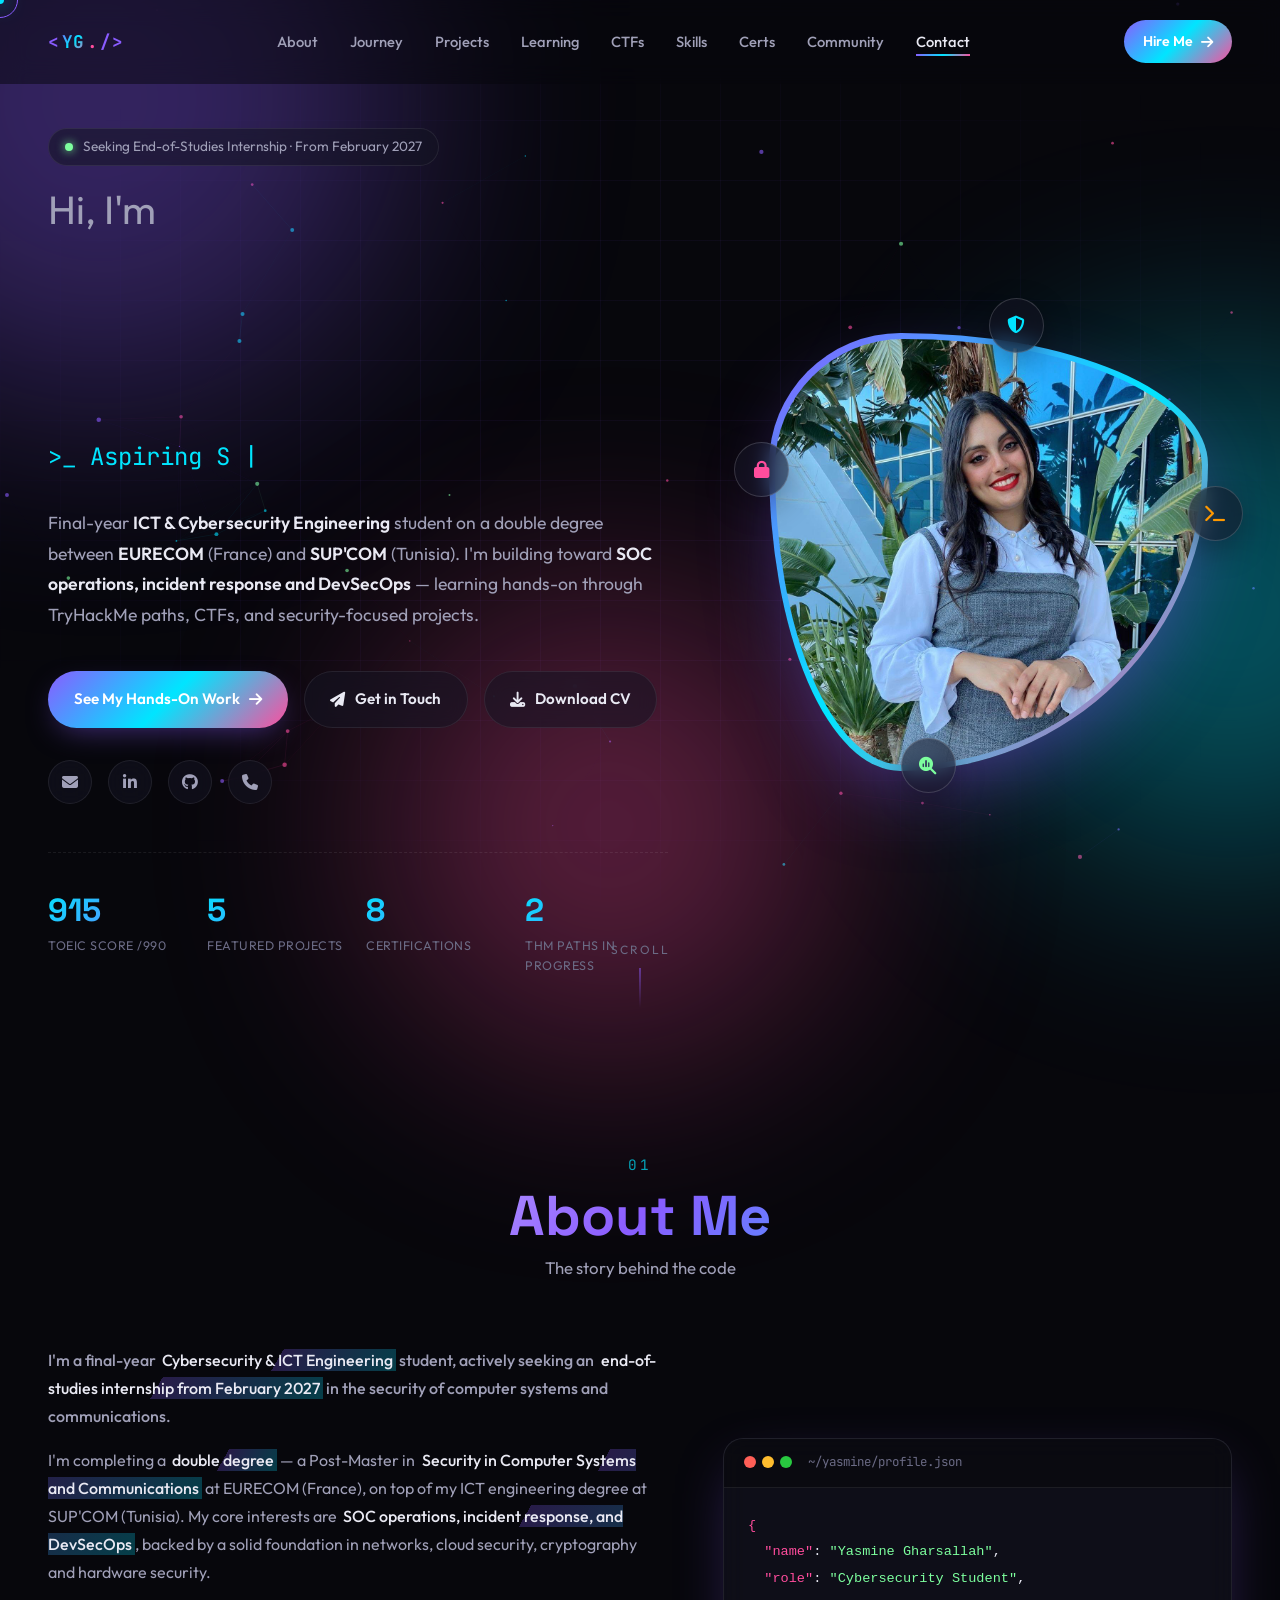
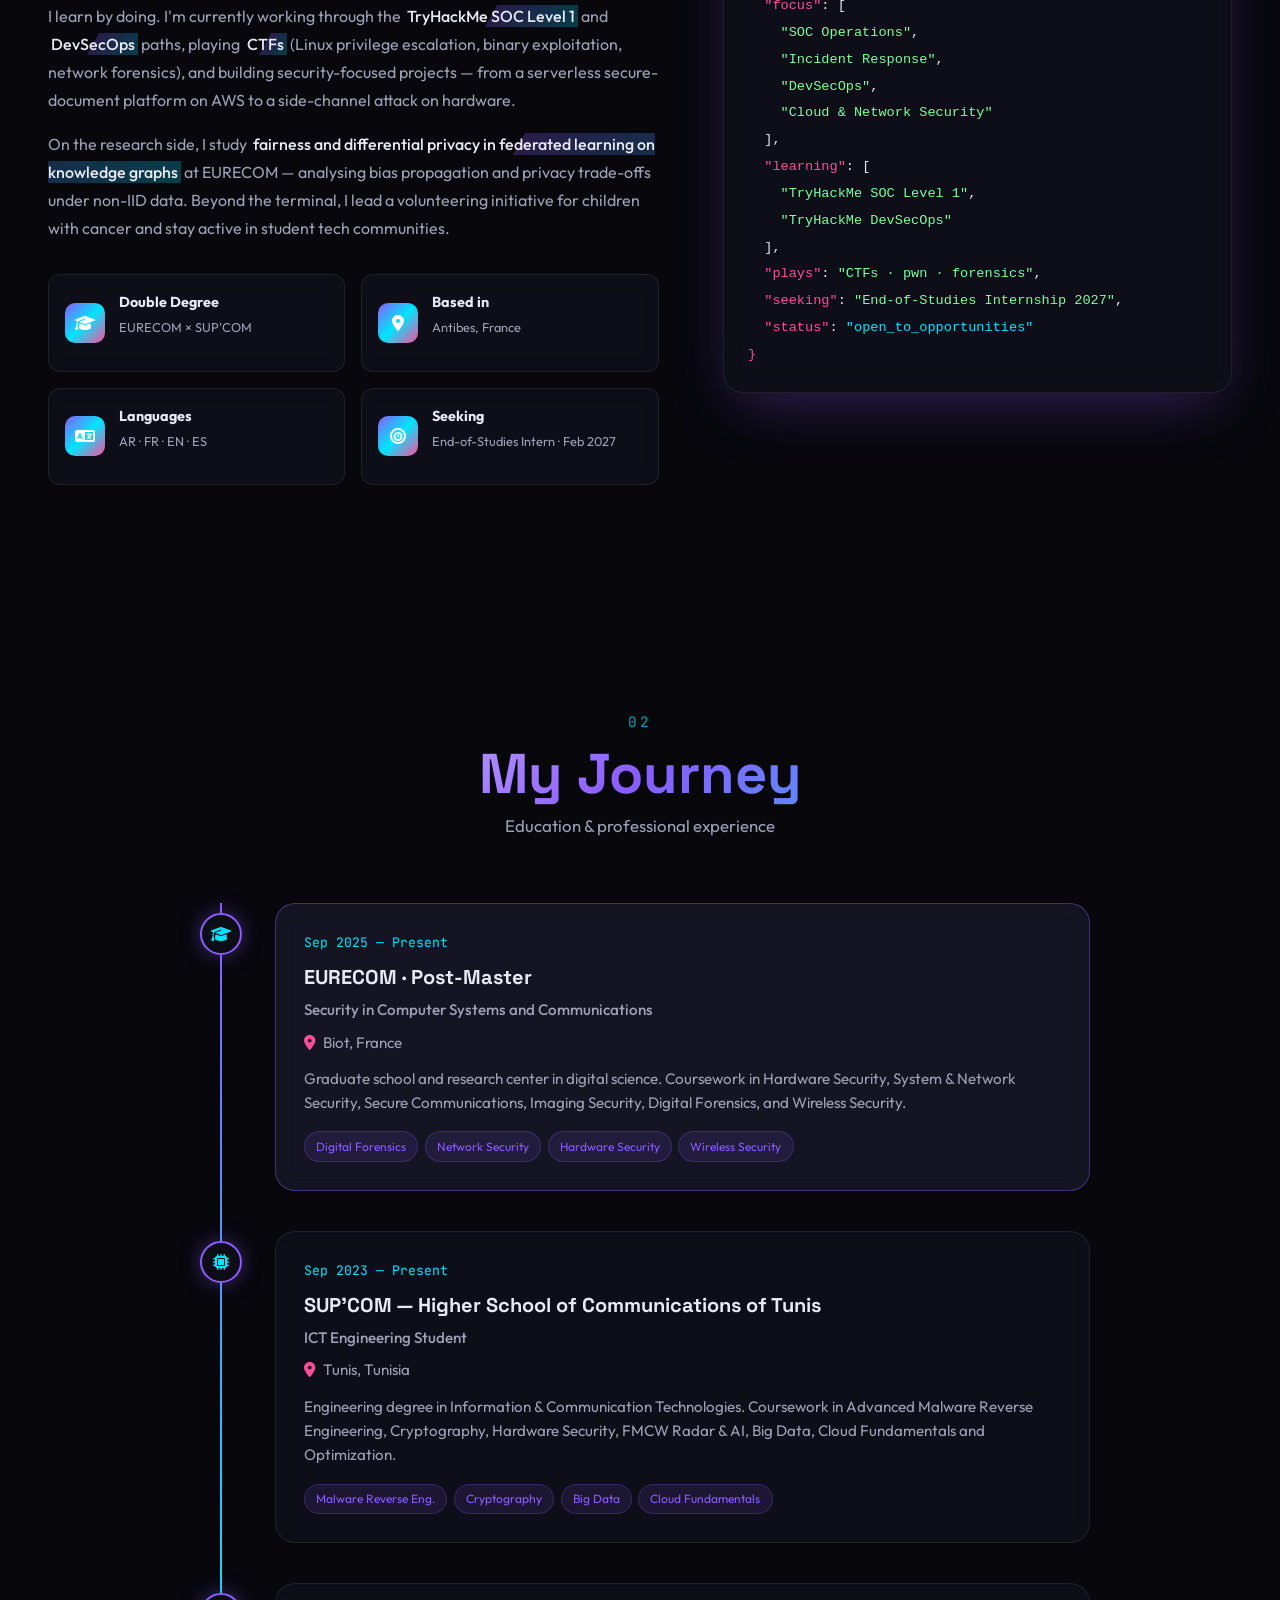
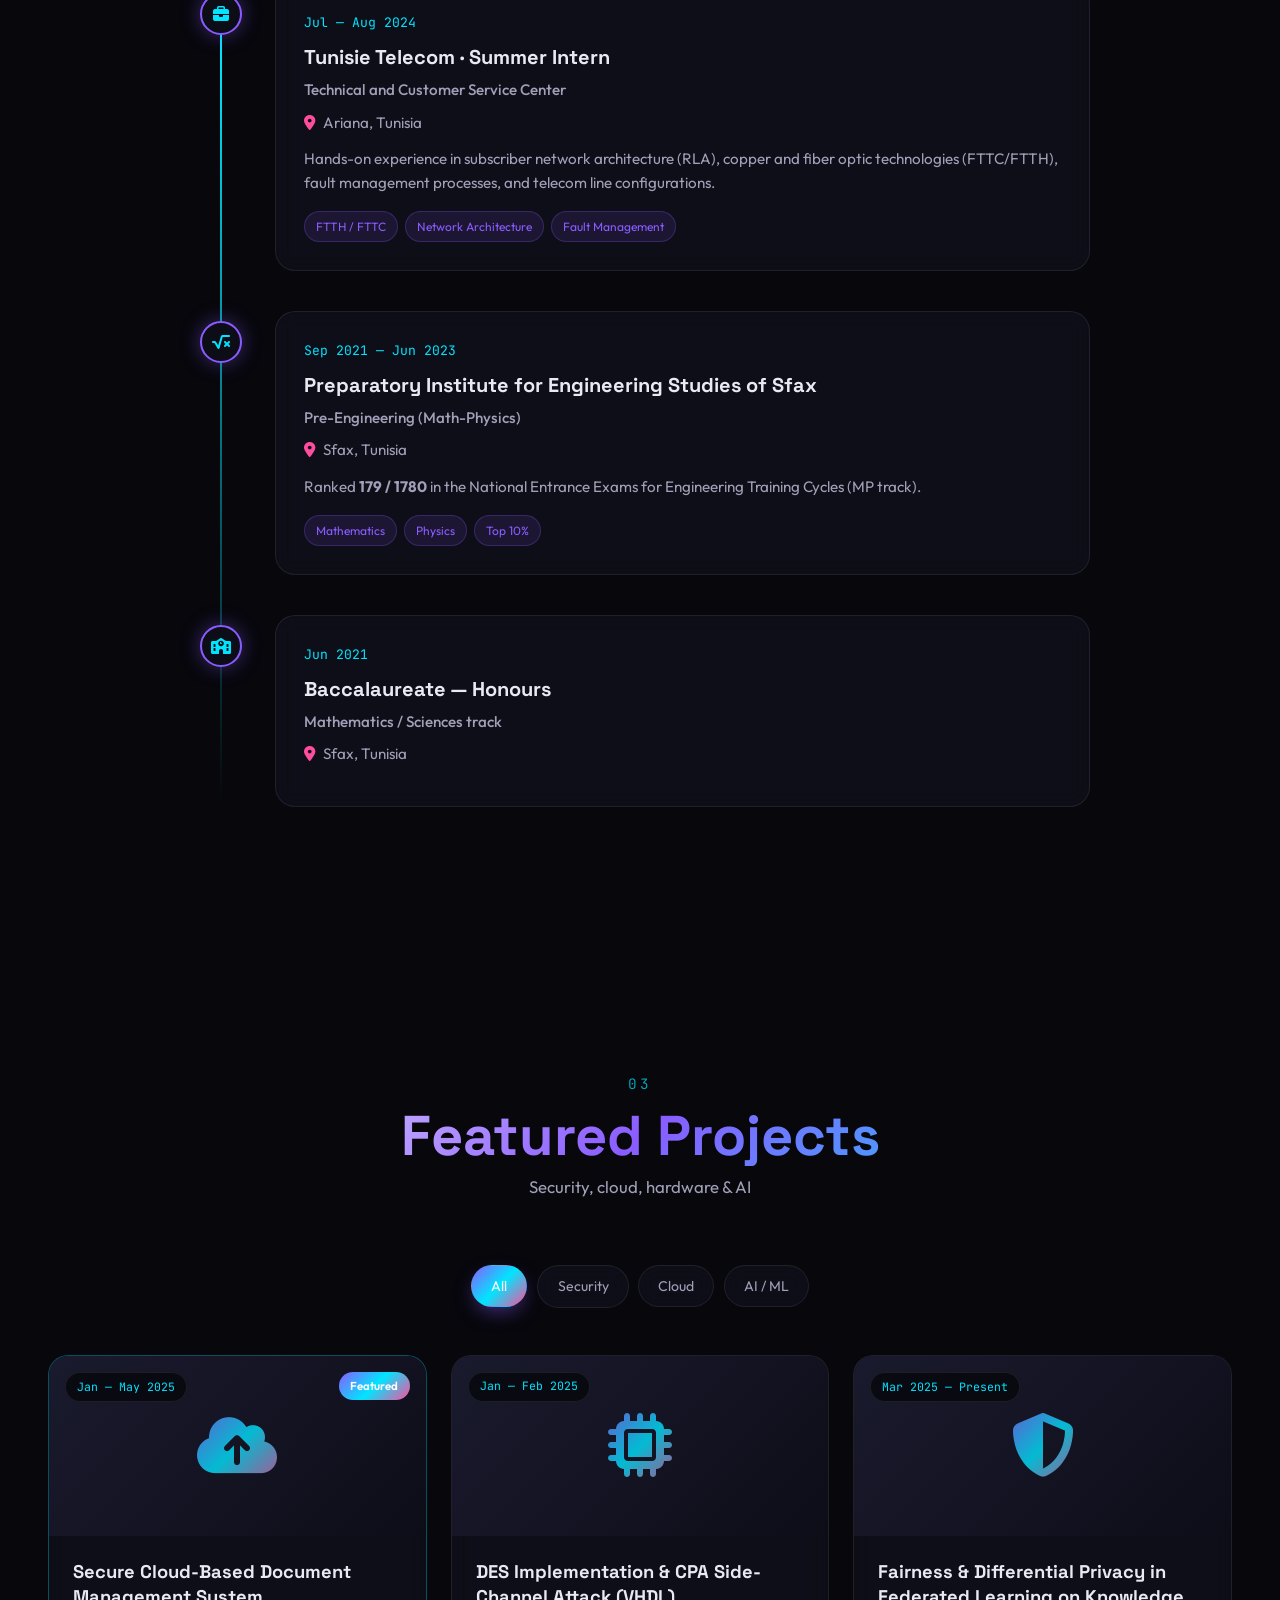
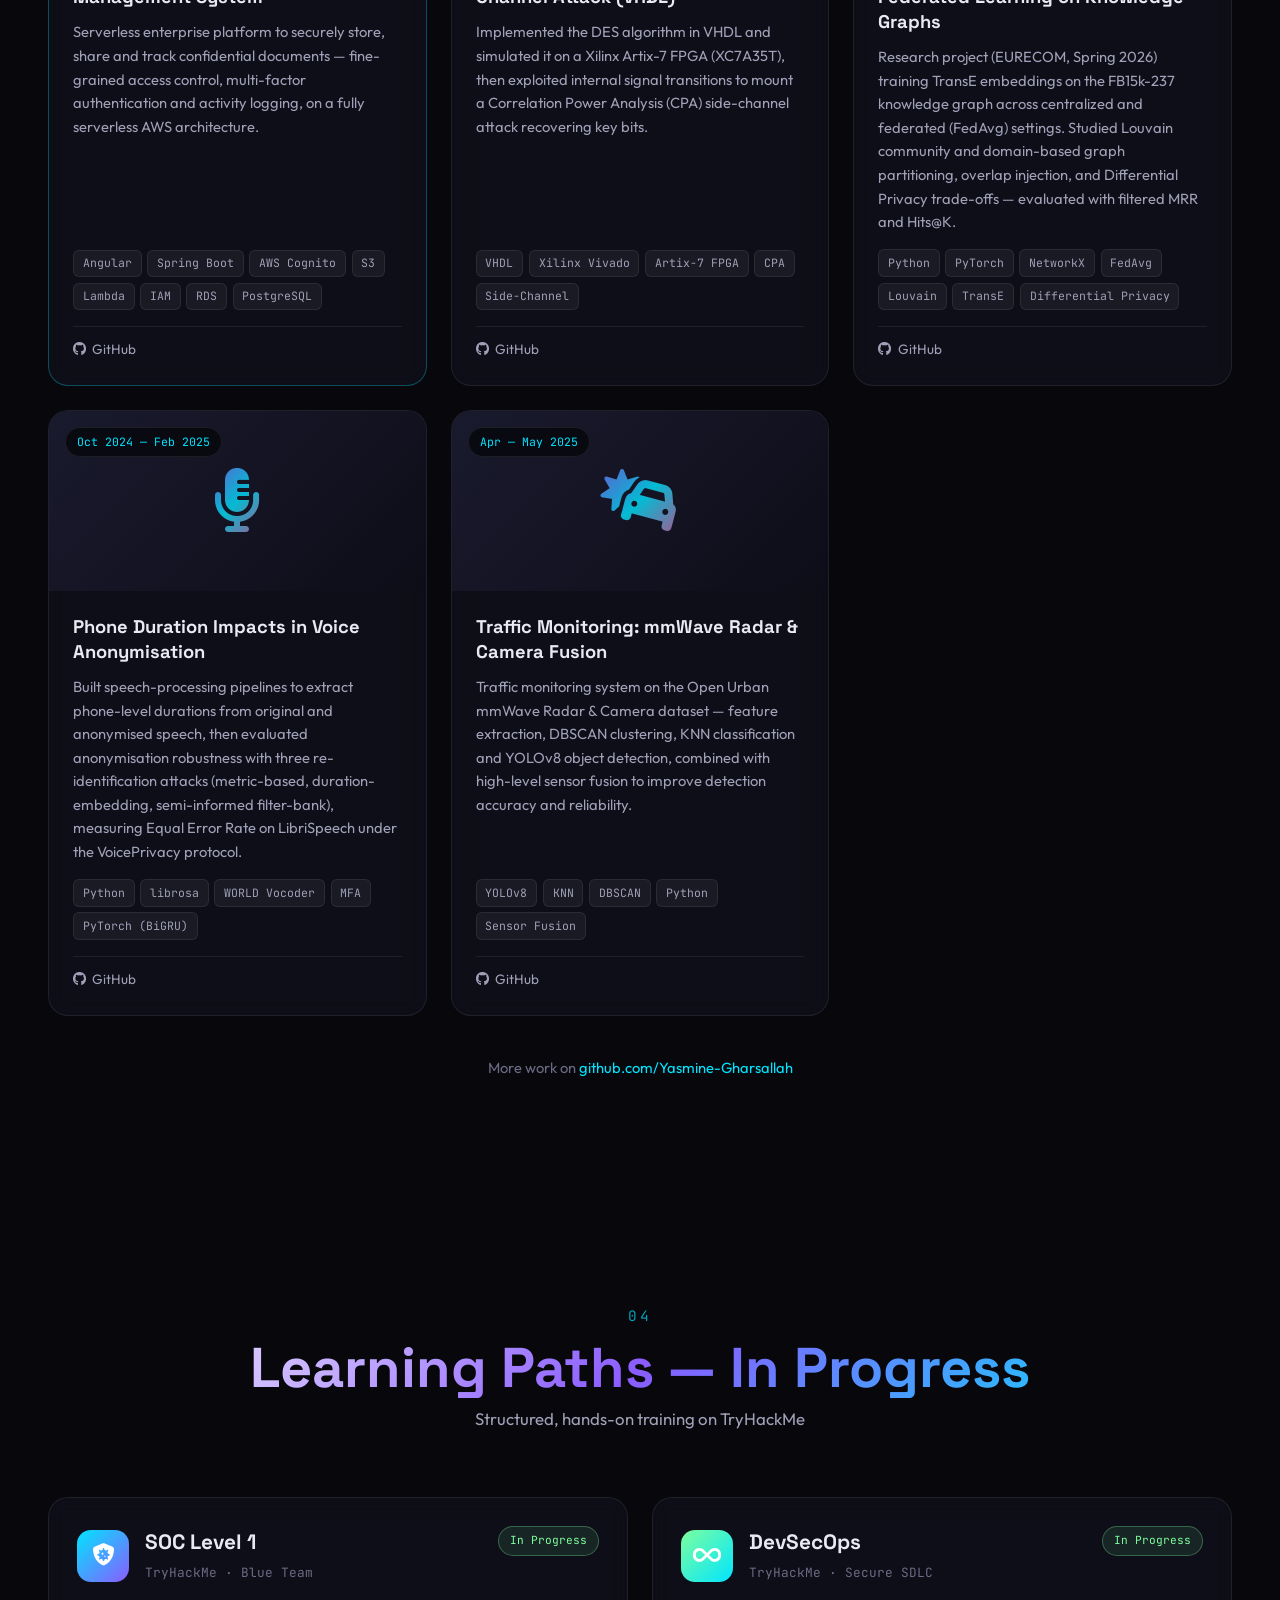
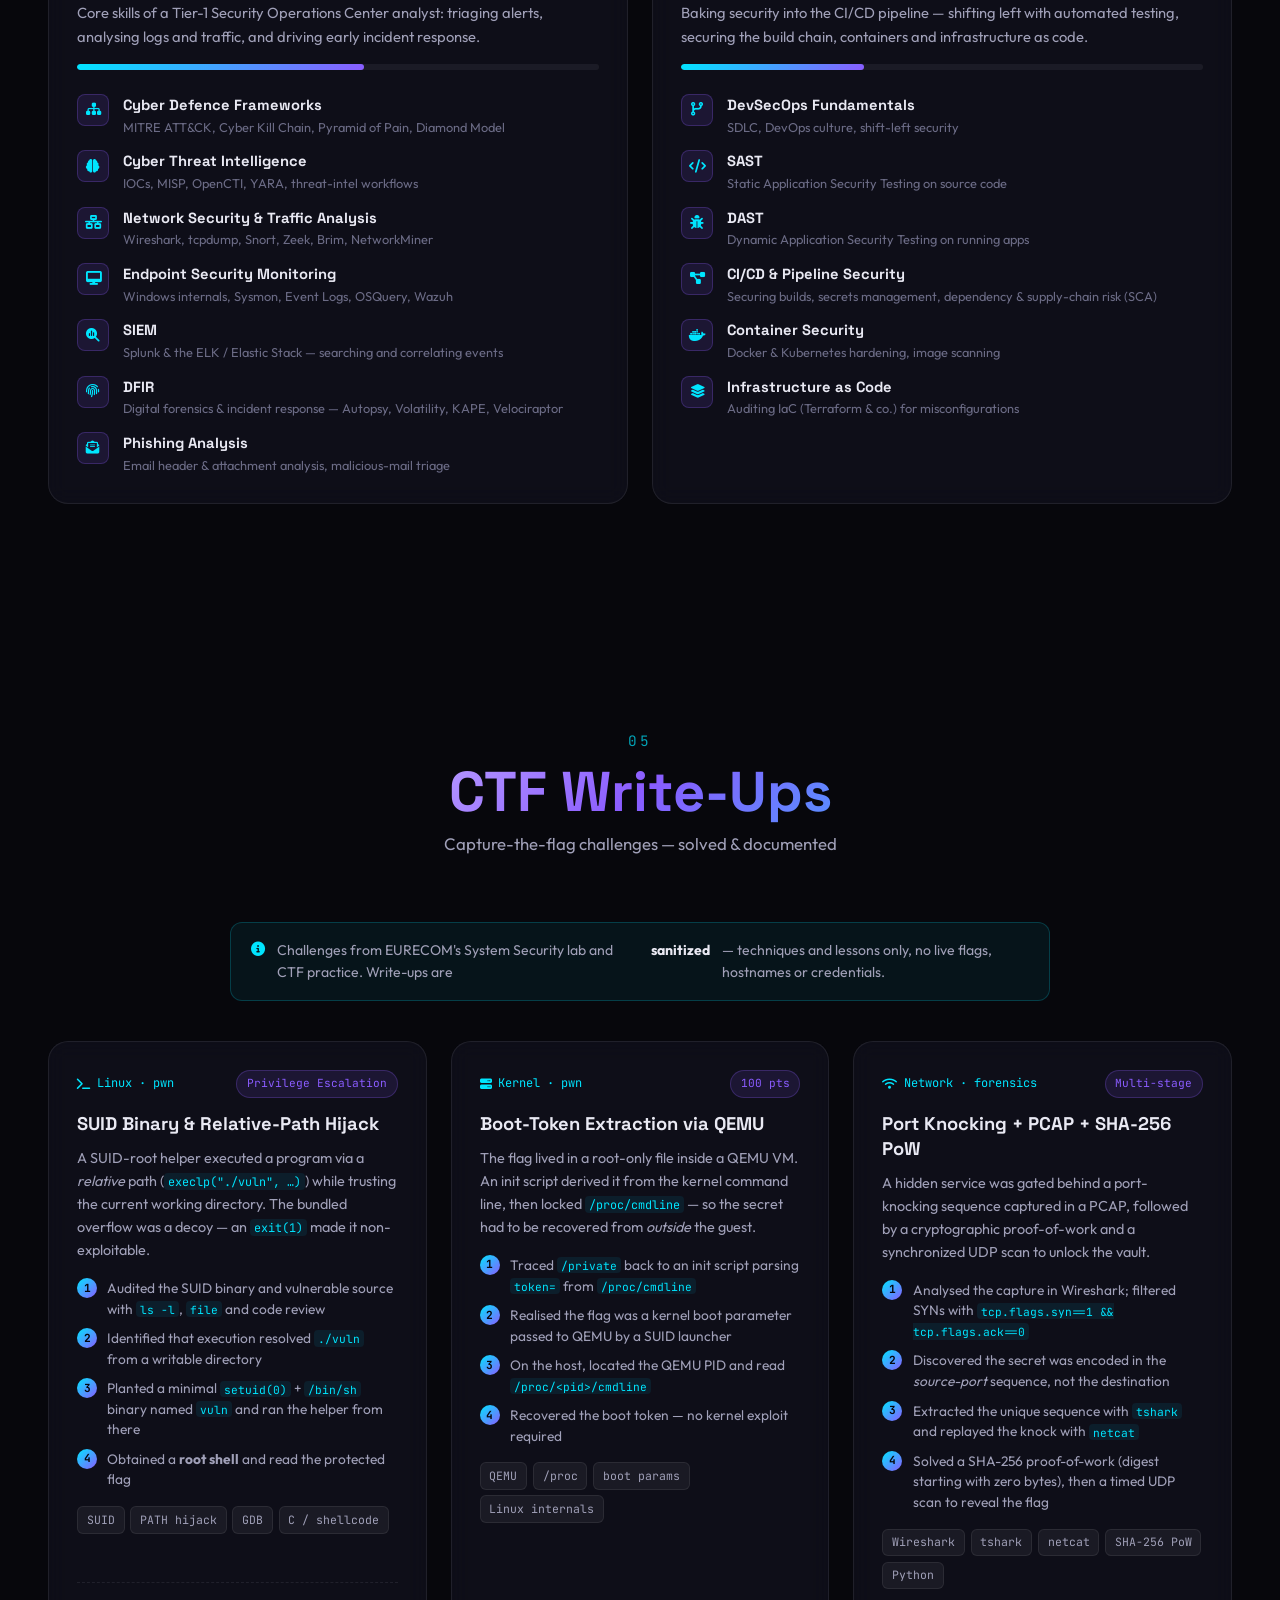
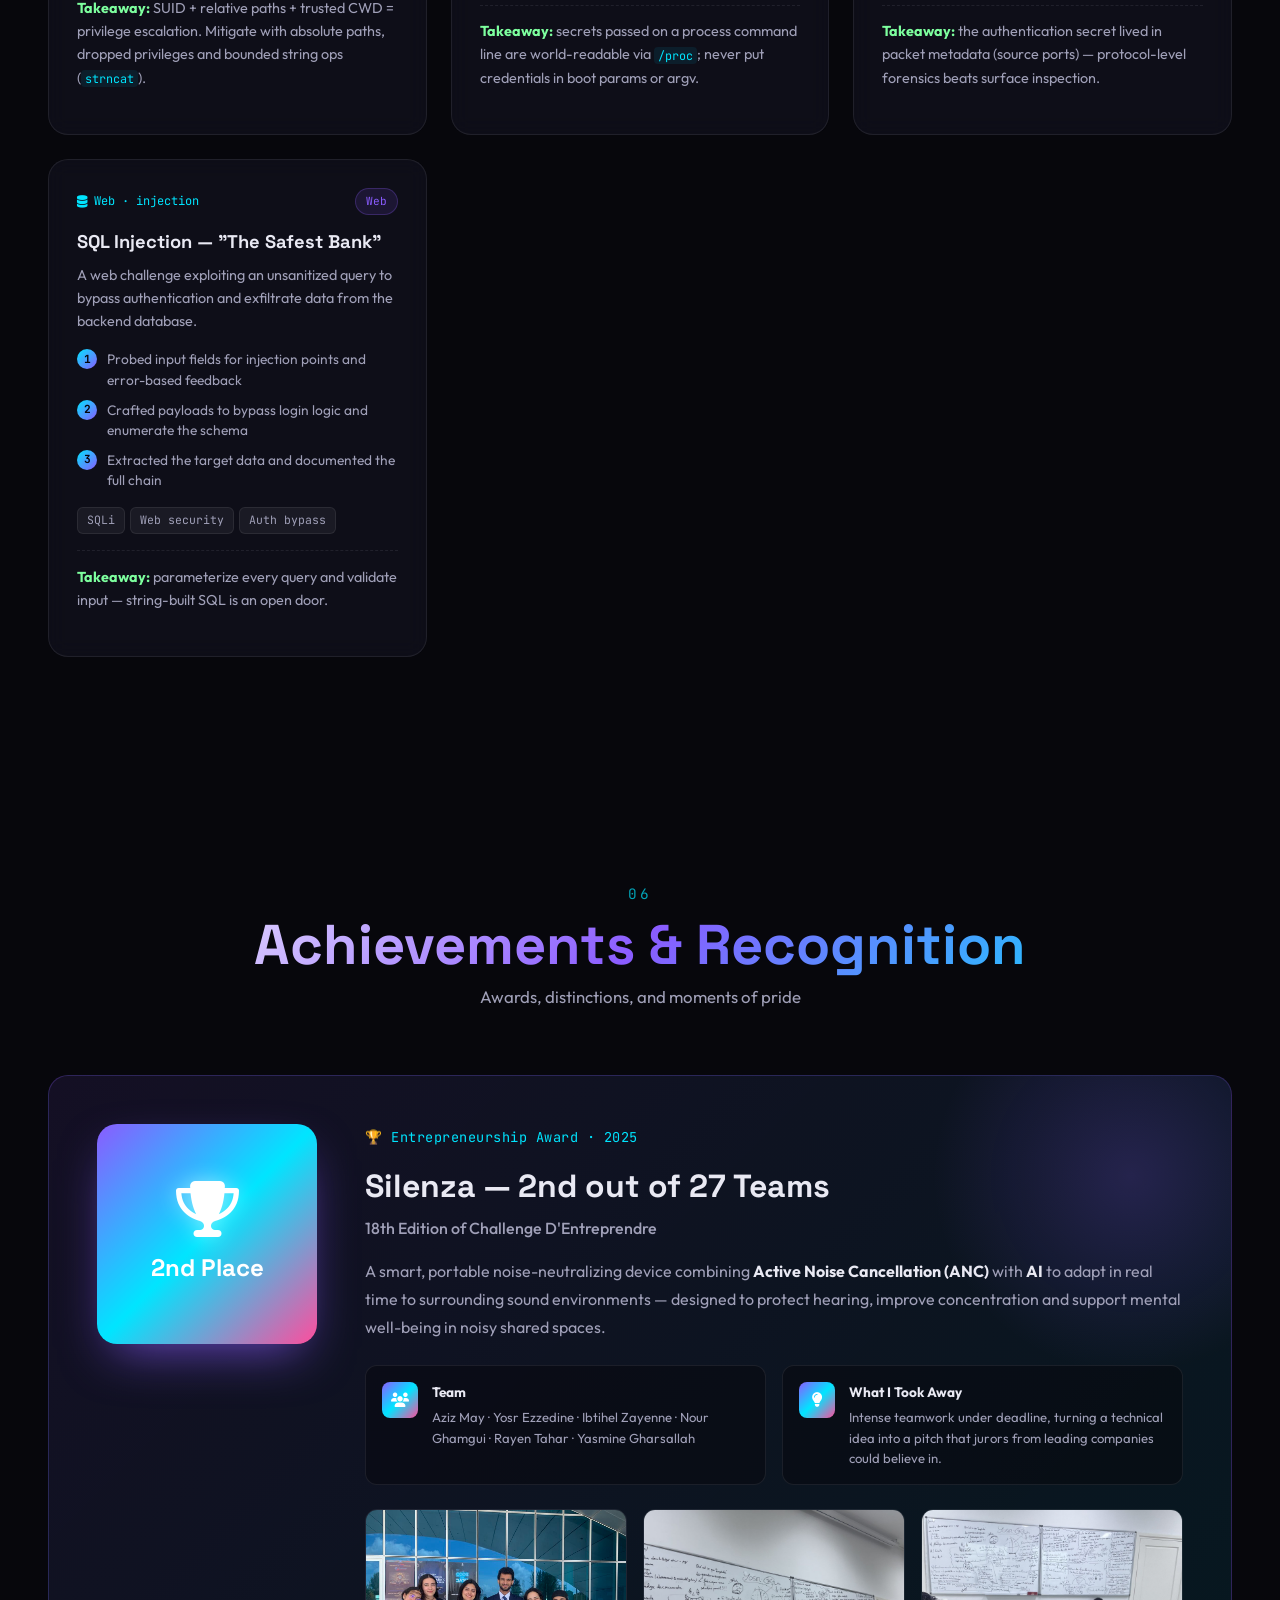
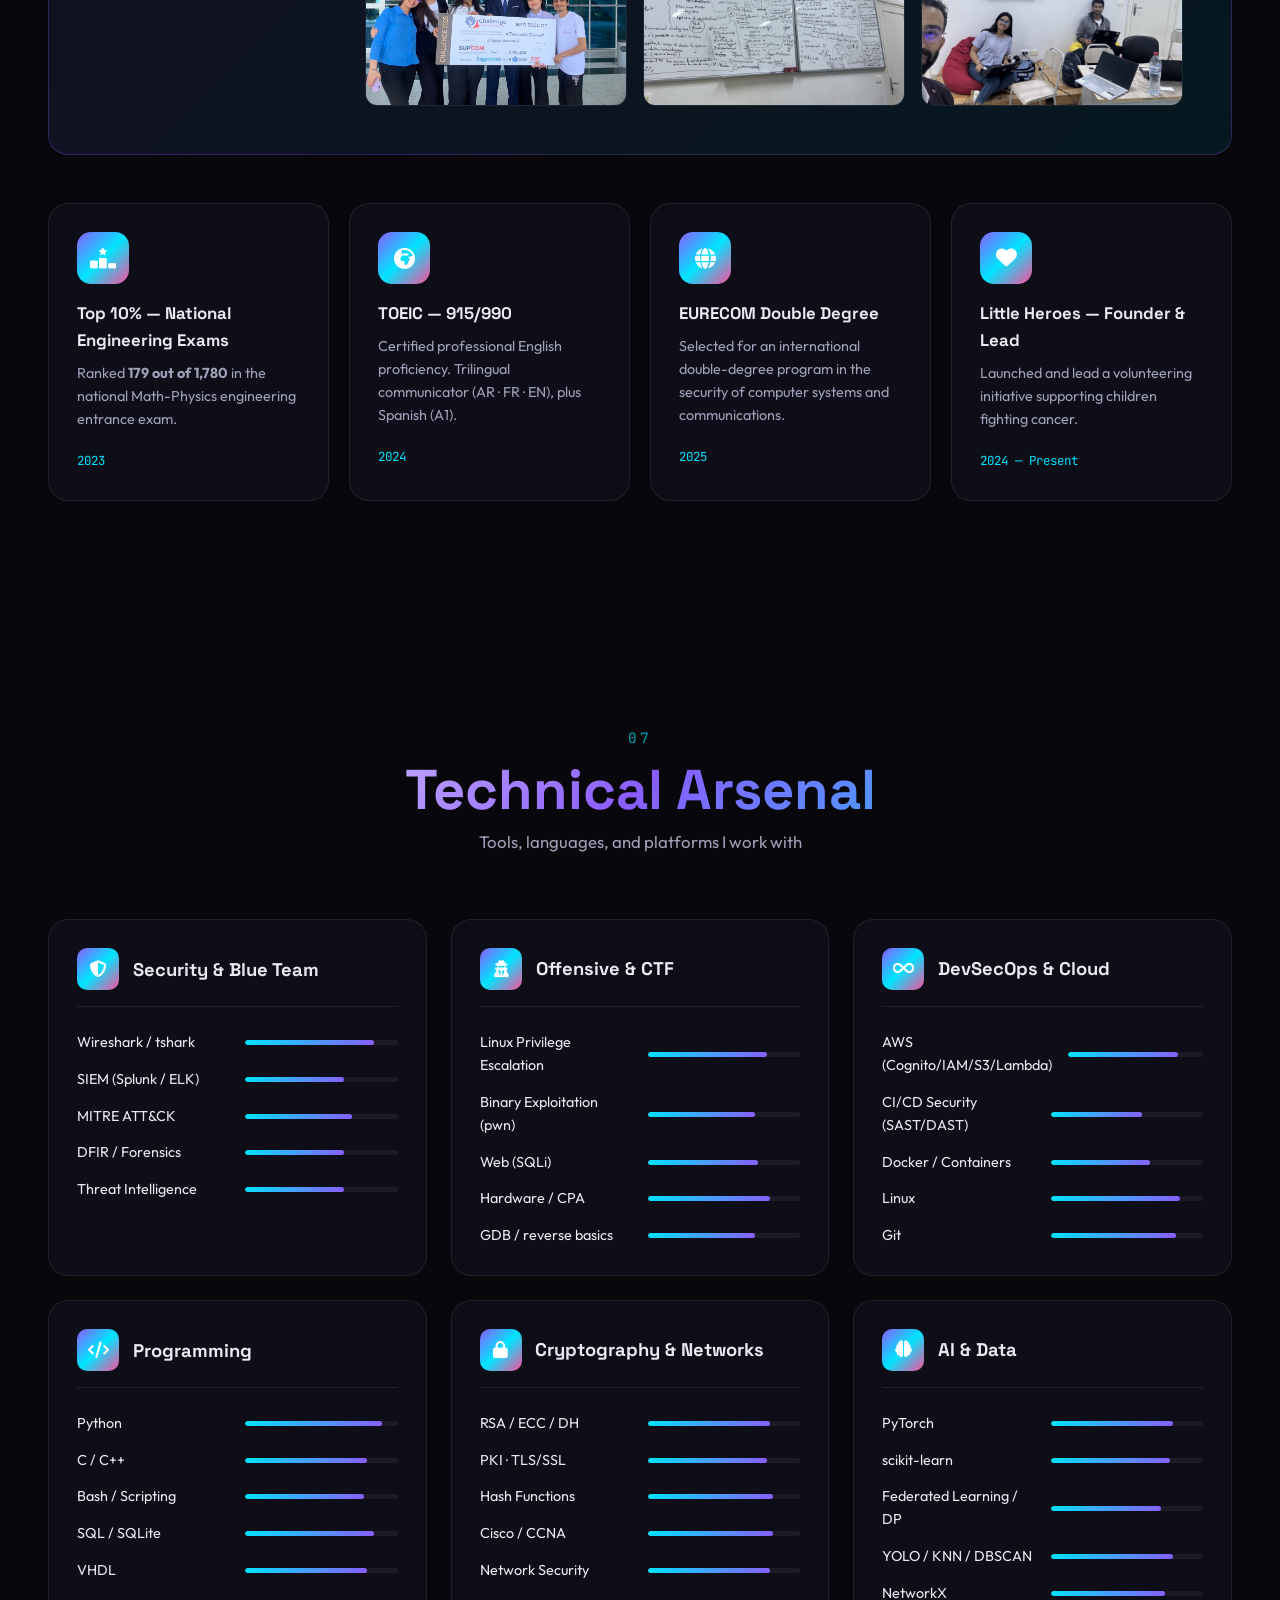
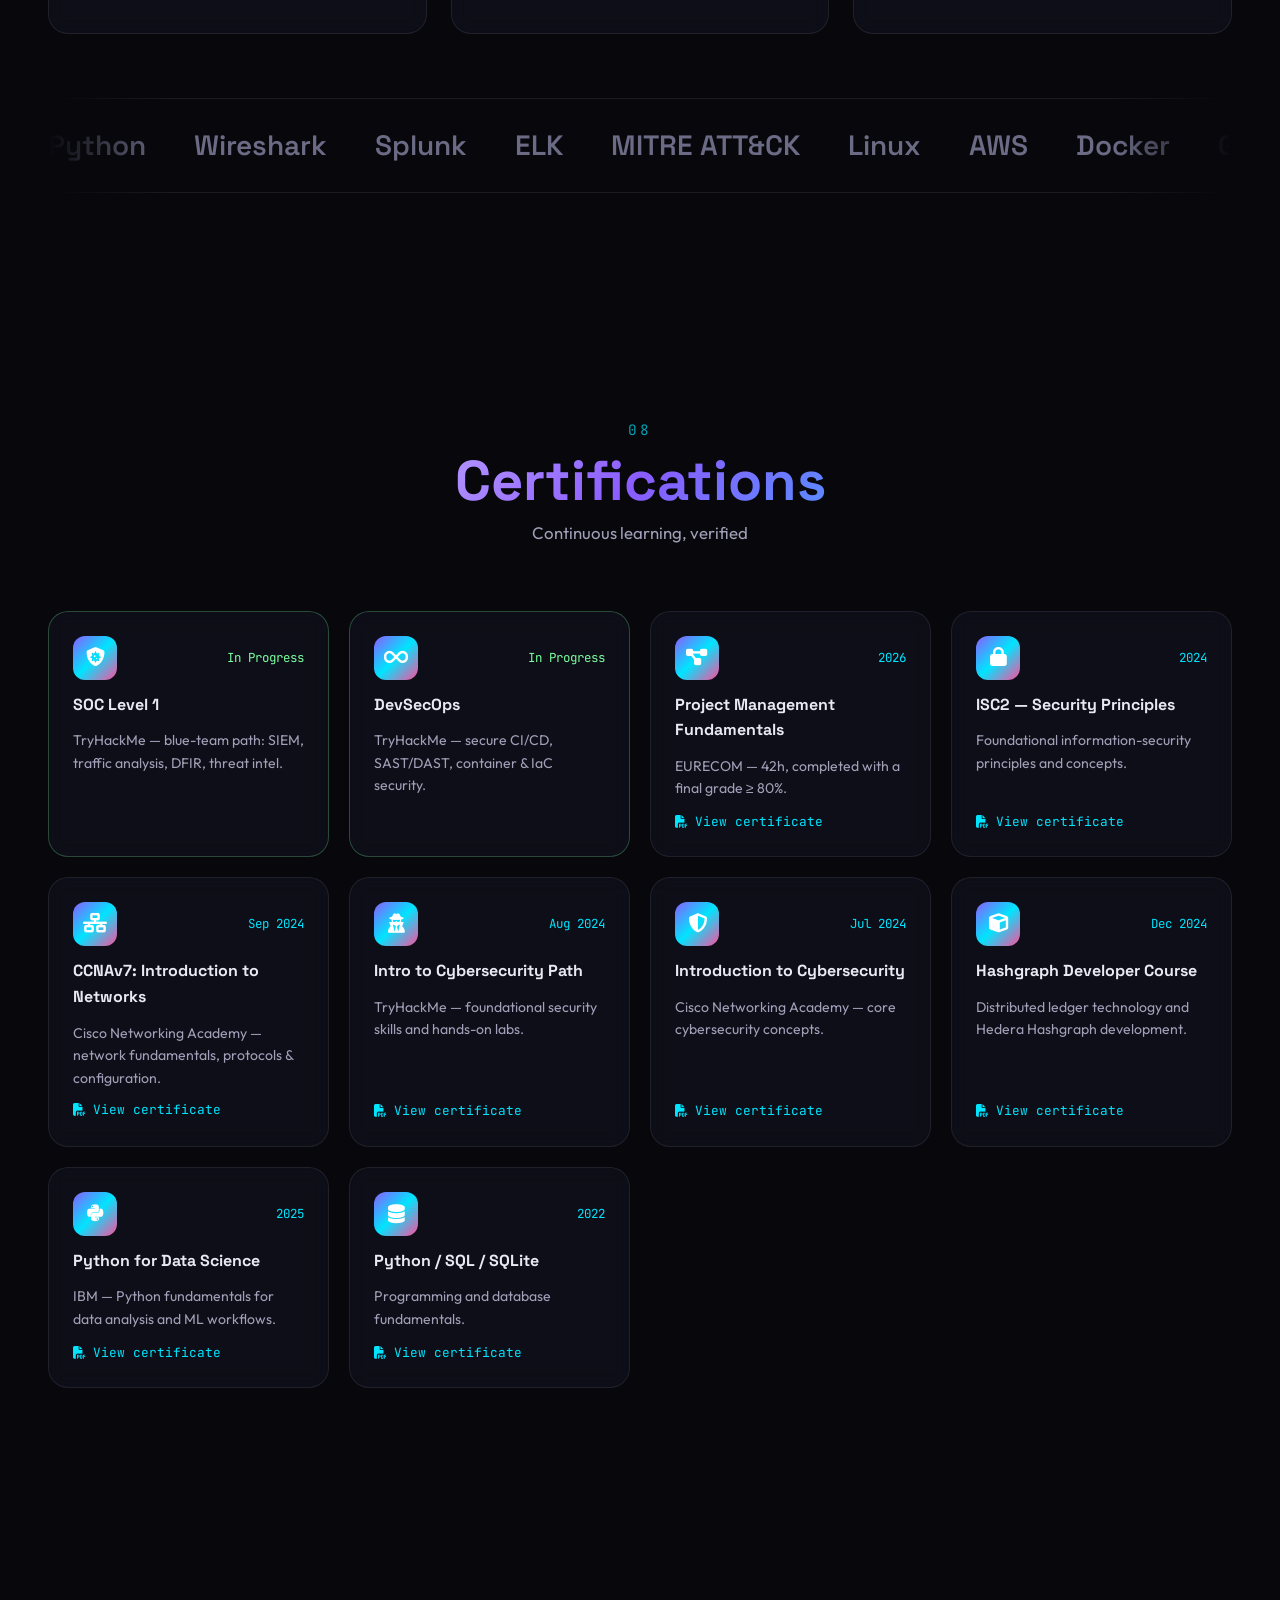
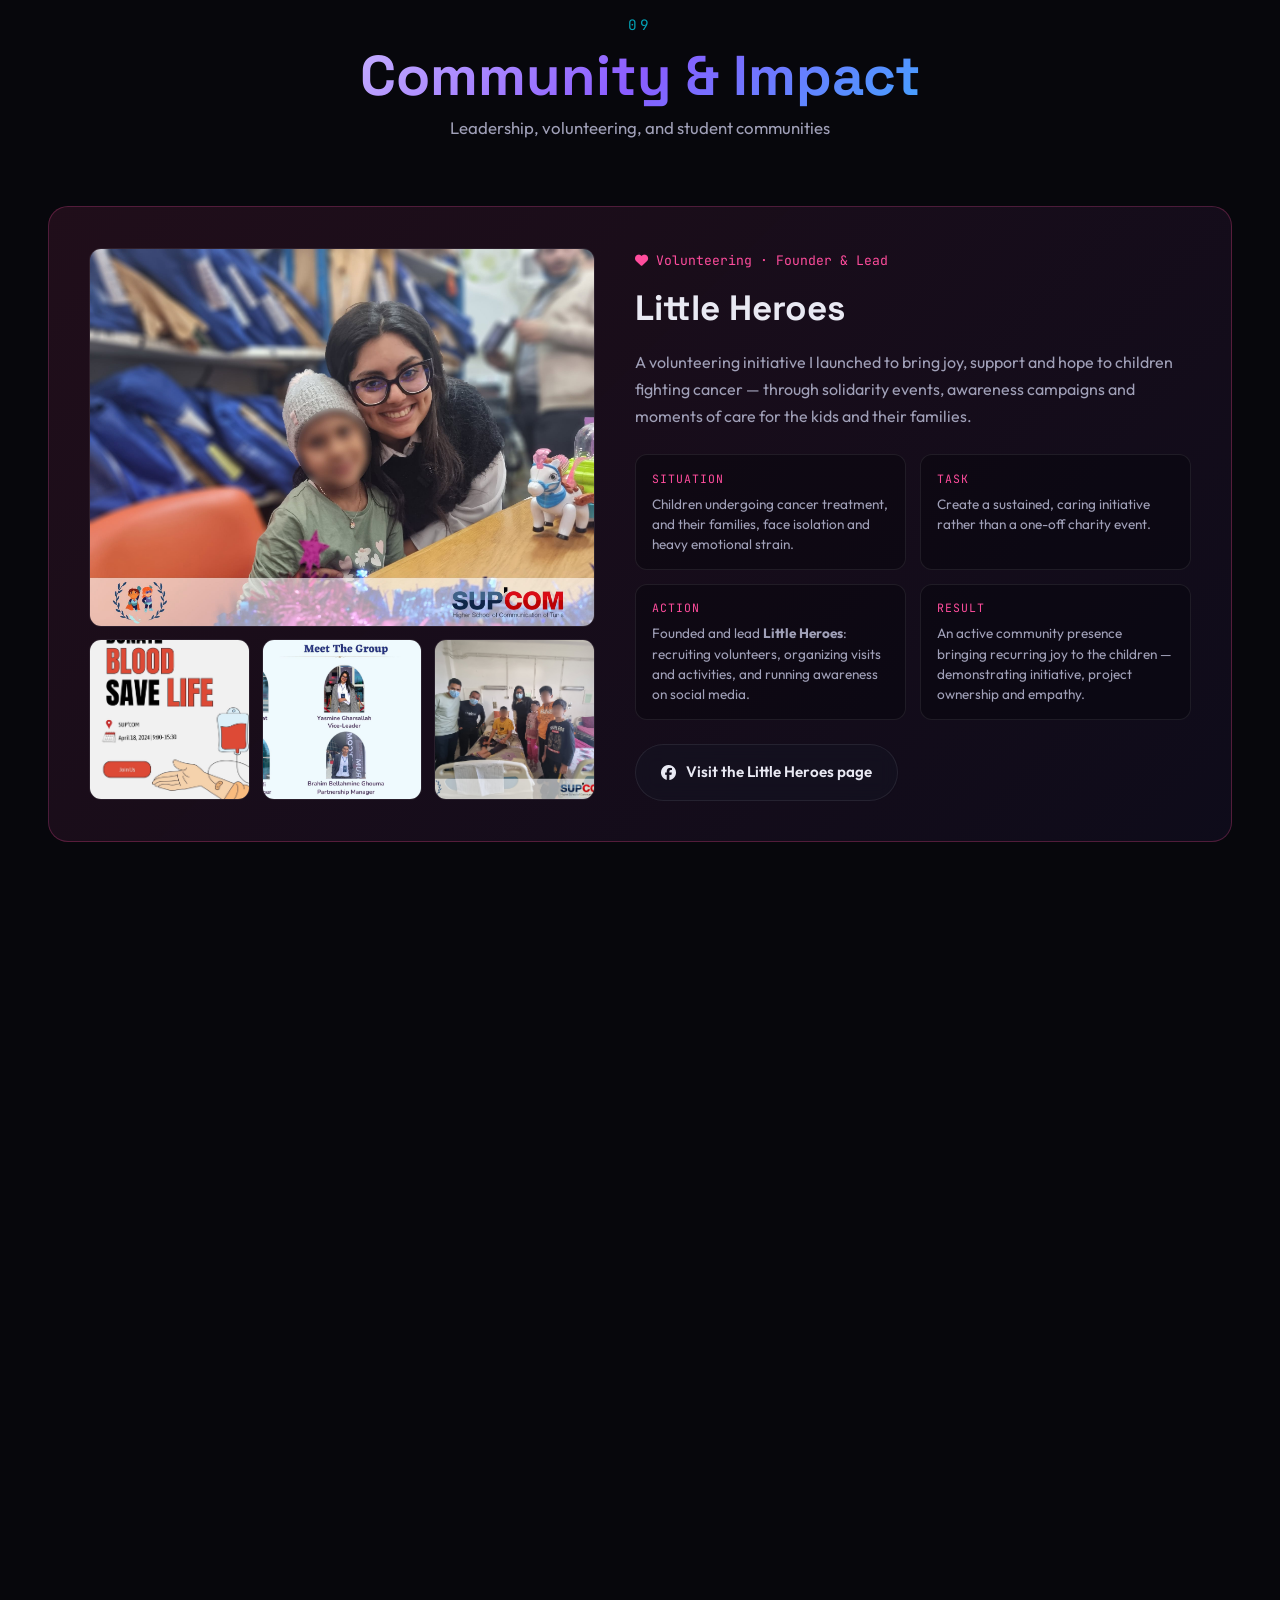
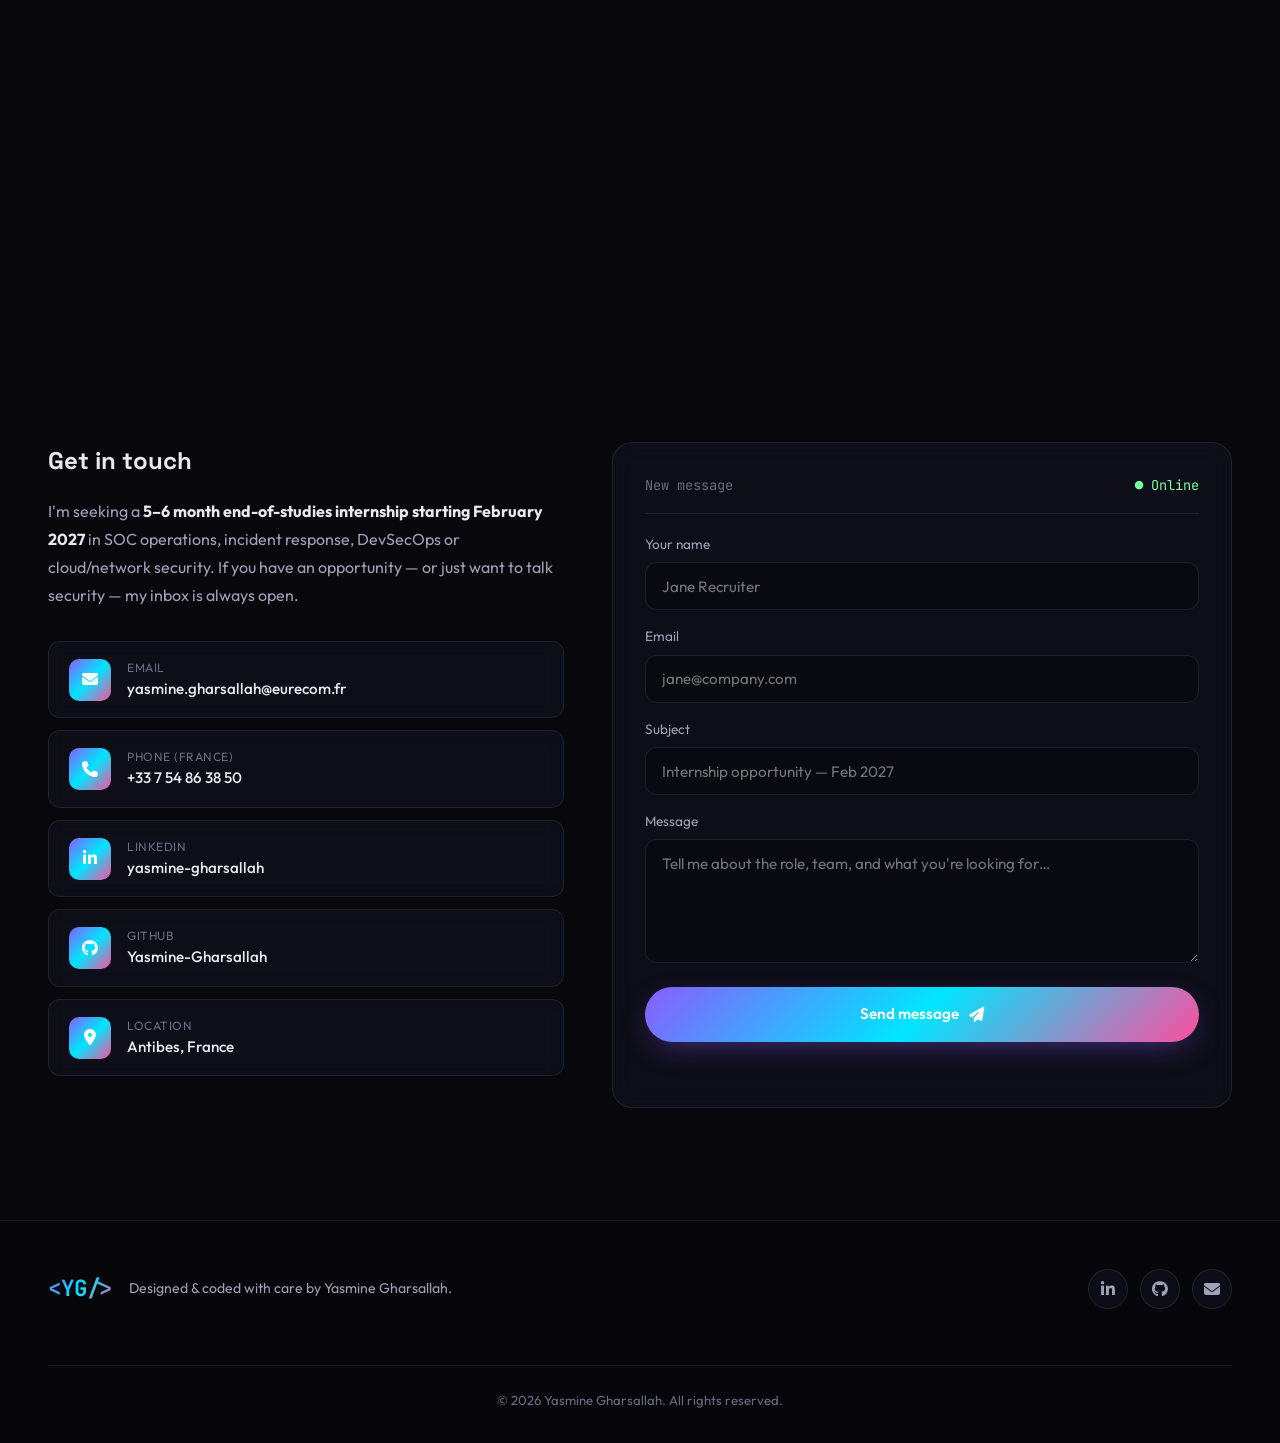
==== commit 6ead3306: "Add hero profile photo Co-Authored-By: Claude Opus 4.8 <noreply@anthropic.com>" ====
--- a/index.html
+++ b/index.html
@@ -140,11 +140,7 @@
     <div class="hero-visual">
       <div class="hero-photo">
         <div class="photo-frame">
-          <div class="photo-placeholder">
-            <i class="fa-solid fa-user-shield"></i>
-            <span>Optional: add a photo at<br/><code>assets/images/yasmine.jpg</code></span>
-          </div>
-          <!-- <img src="assets/images/yasmine.jpg" alt="Yasmine Gharsallah"/> -->
+          <img src="assets/images/yasmine.jpg" alt="Yasmine Gharsallah" />
         </div>
         <div class="photo-orbit orbit-1"><i class="fa-solid fa-shield-halved"></i></div>
         <div class="photo-orbit orbit-2"><i class="fa-solid fa-terminal"></i></div>
--- a/styles.css
+++ b/styles.css
@@ -499,6 +499,7 @@
   border-radius: inherit;
   width: 100%; height: 100%;
 }
+.photo-frame img { object-fit: cover; }
 .photo-placeholder {
   background: linear-gradient(135deg, #1a1a2e, #0d0d18);
   display: grid;
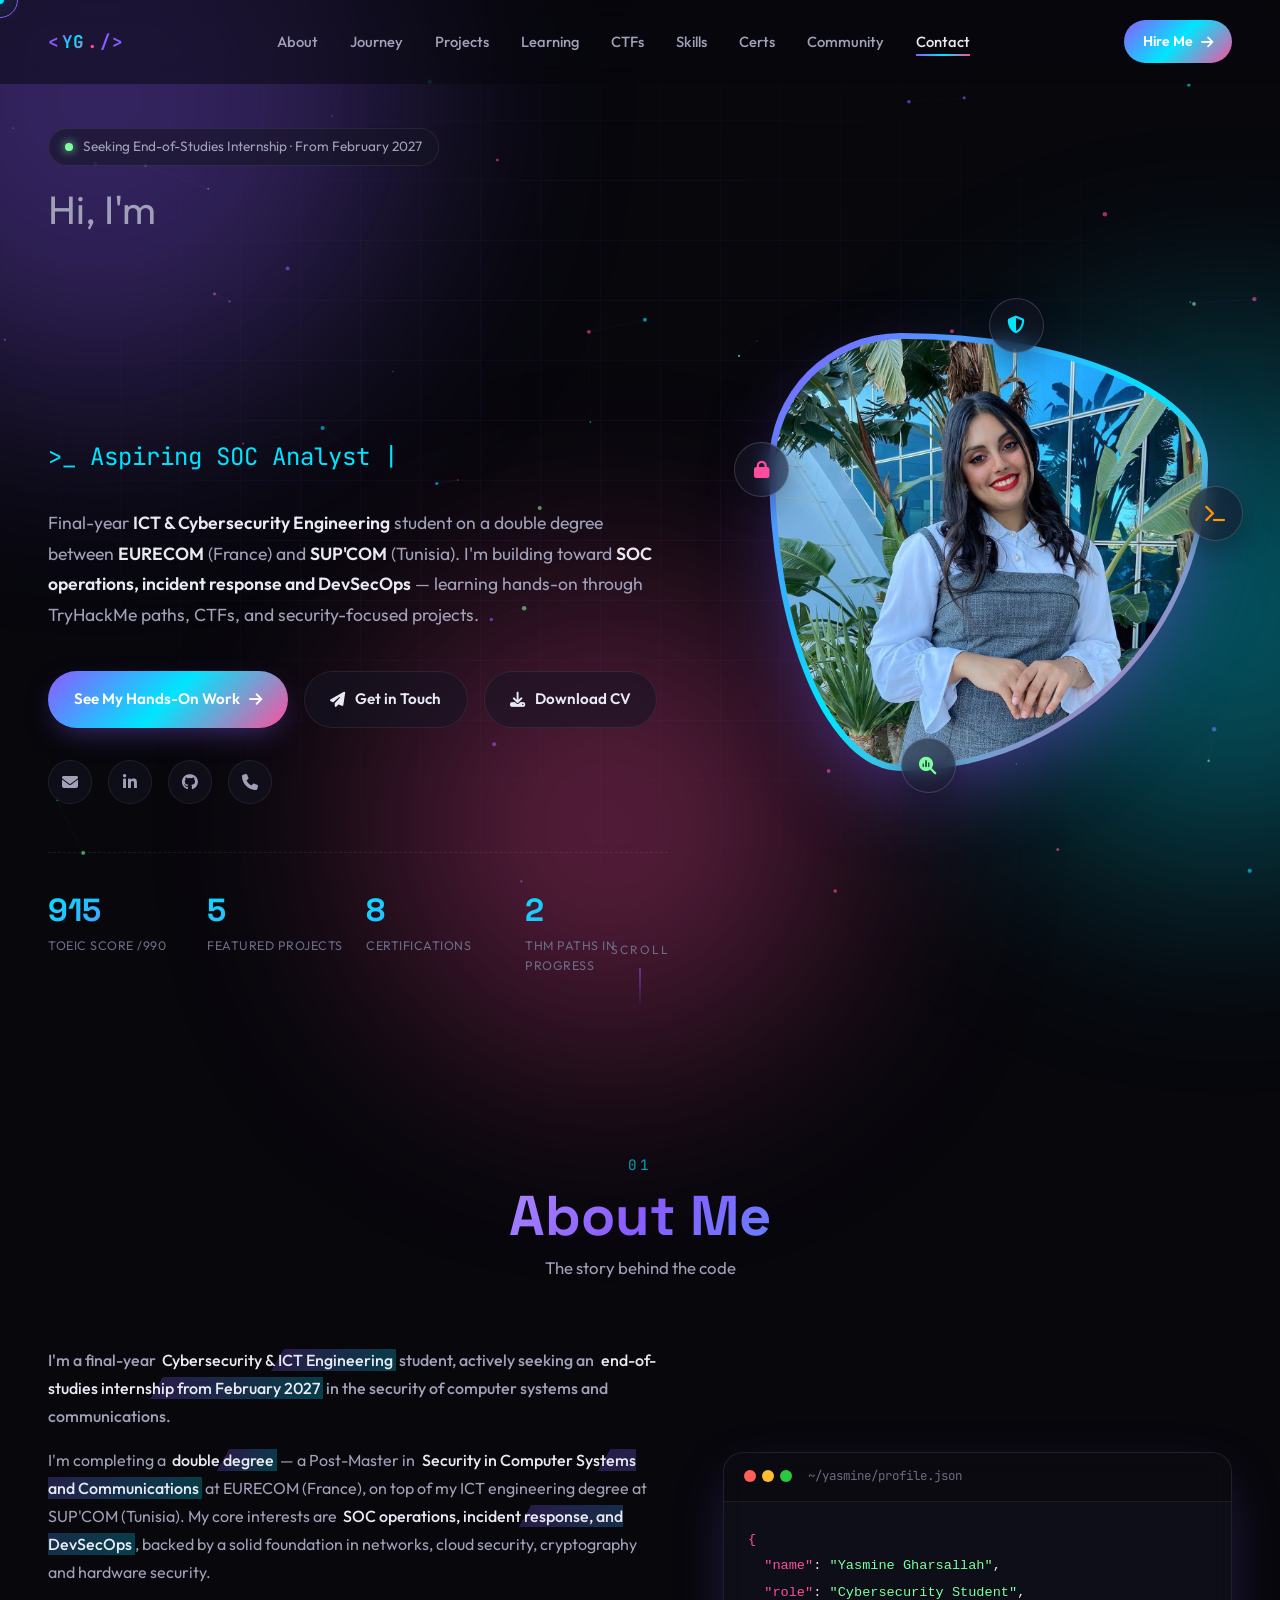
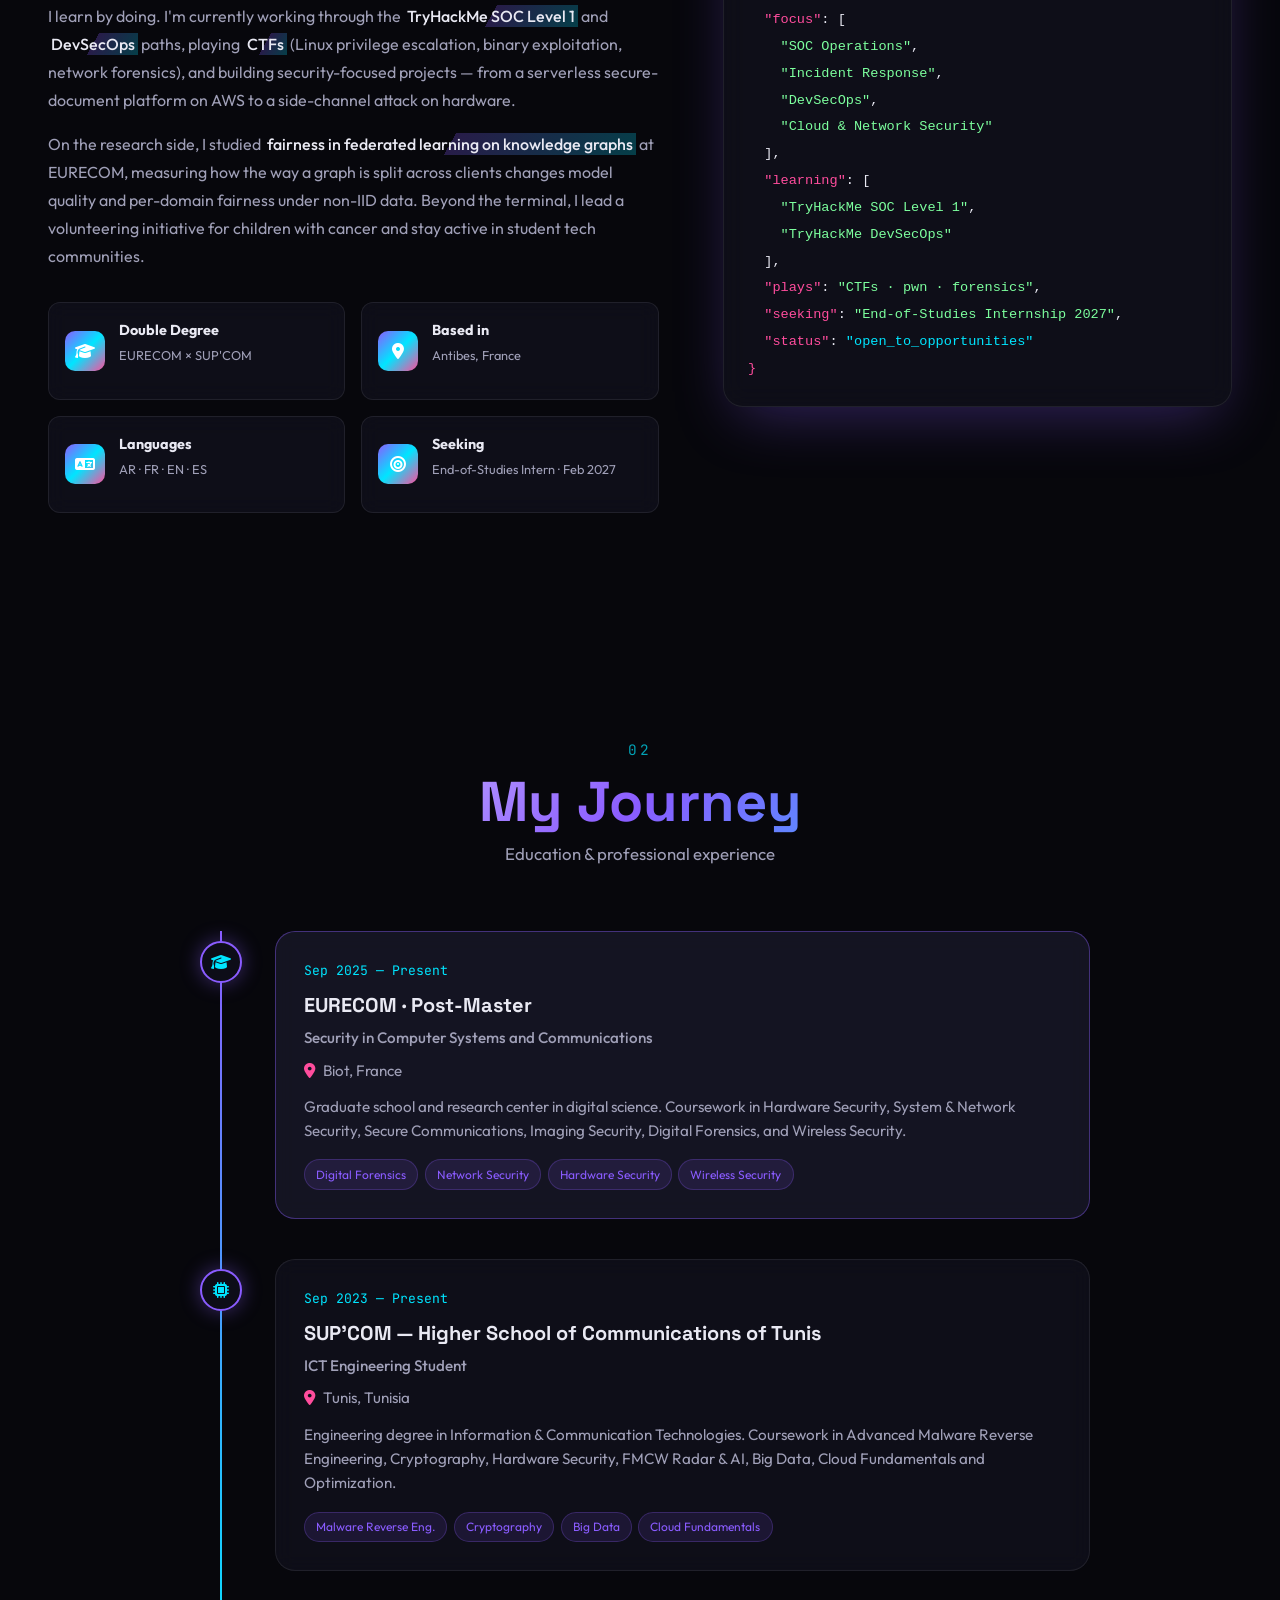
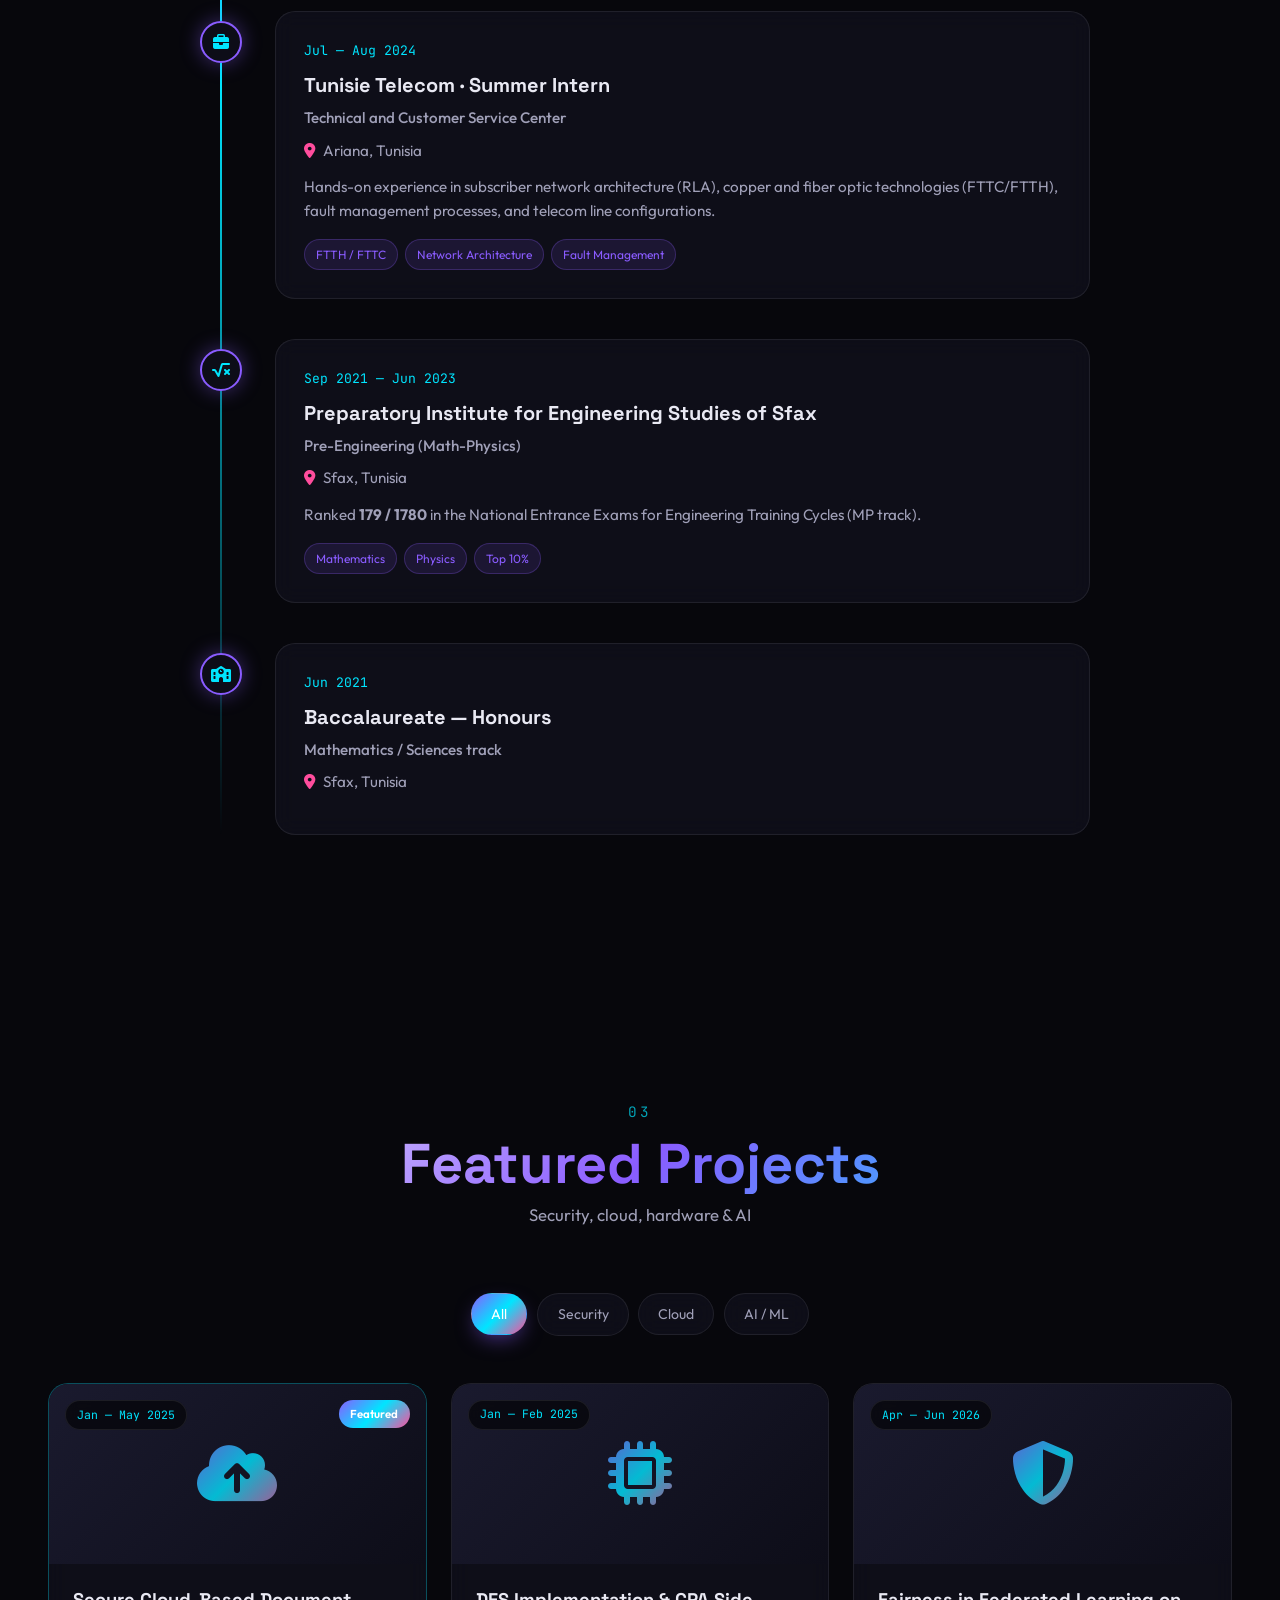
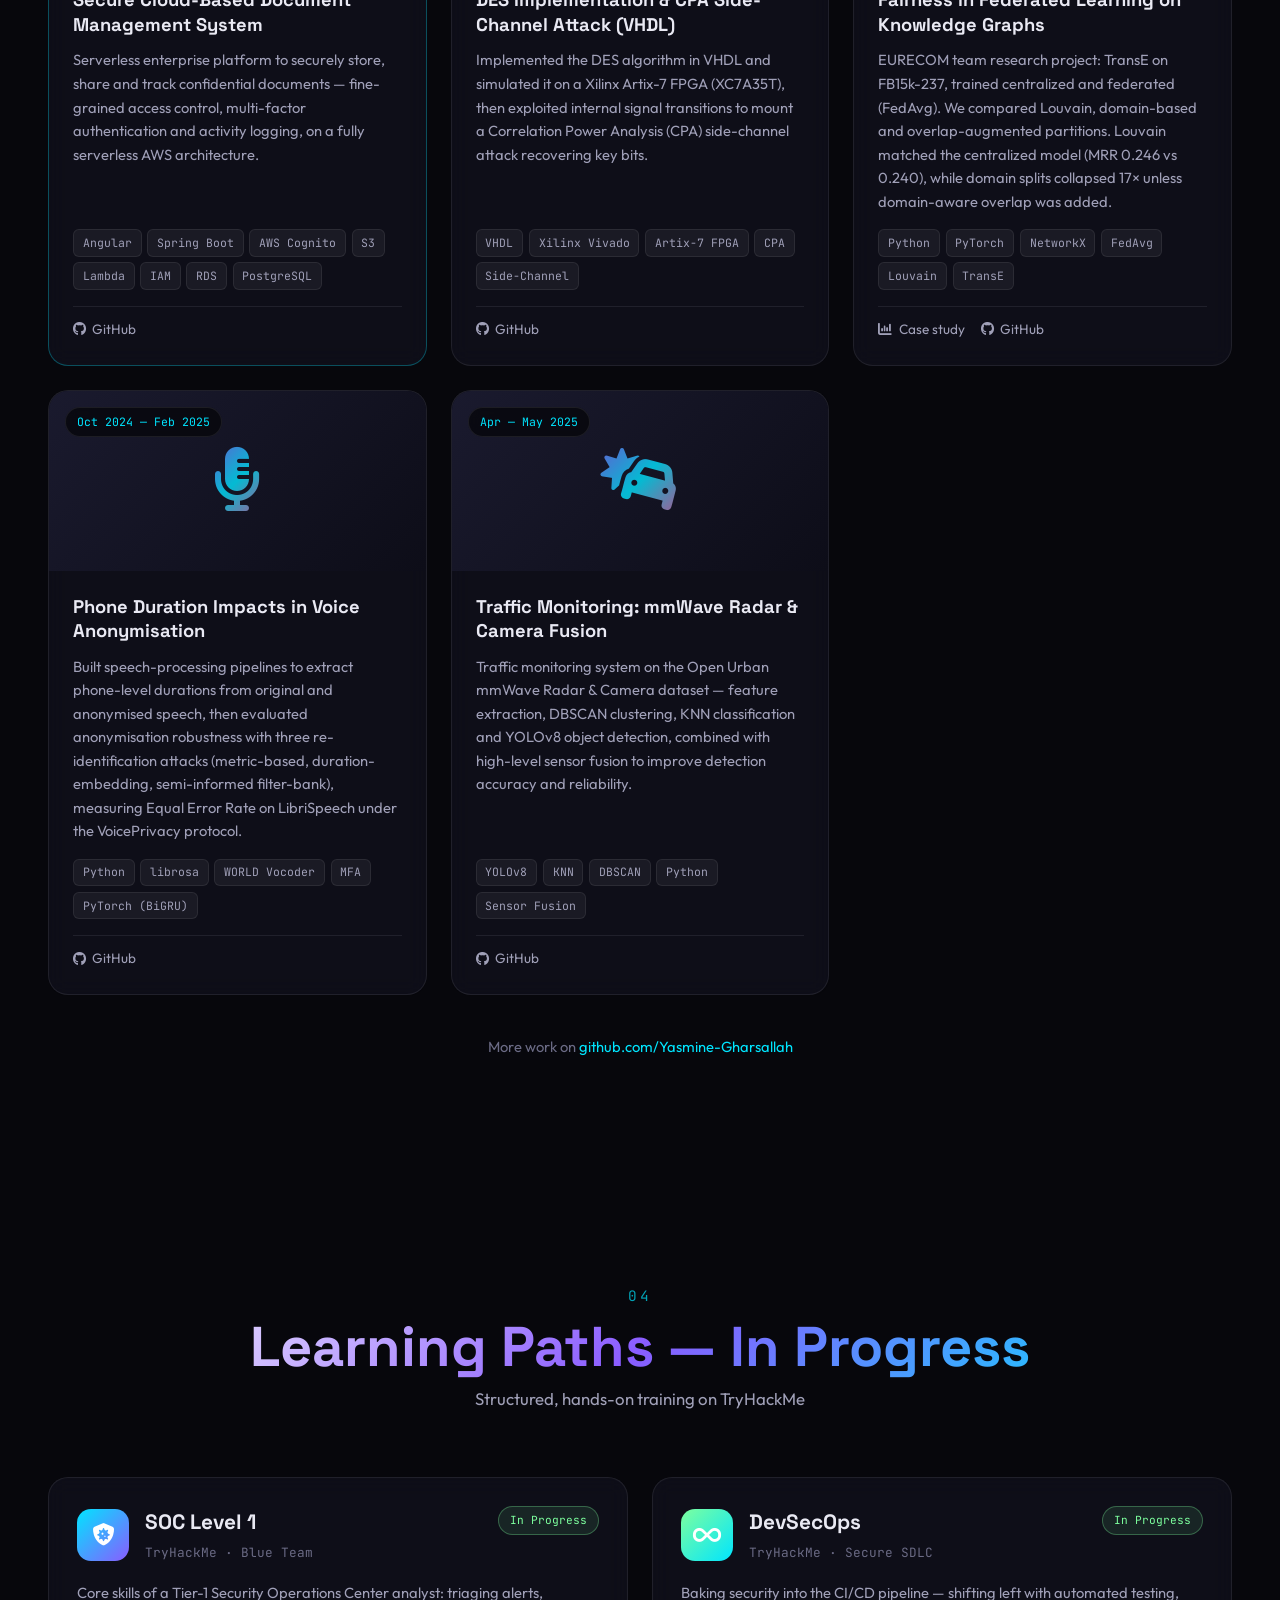
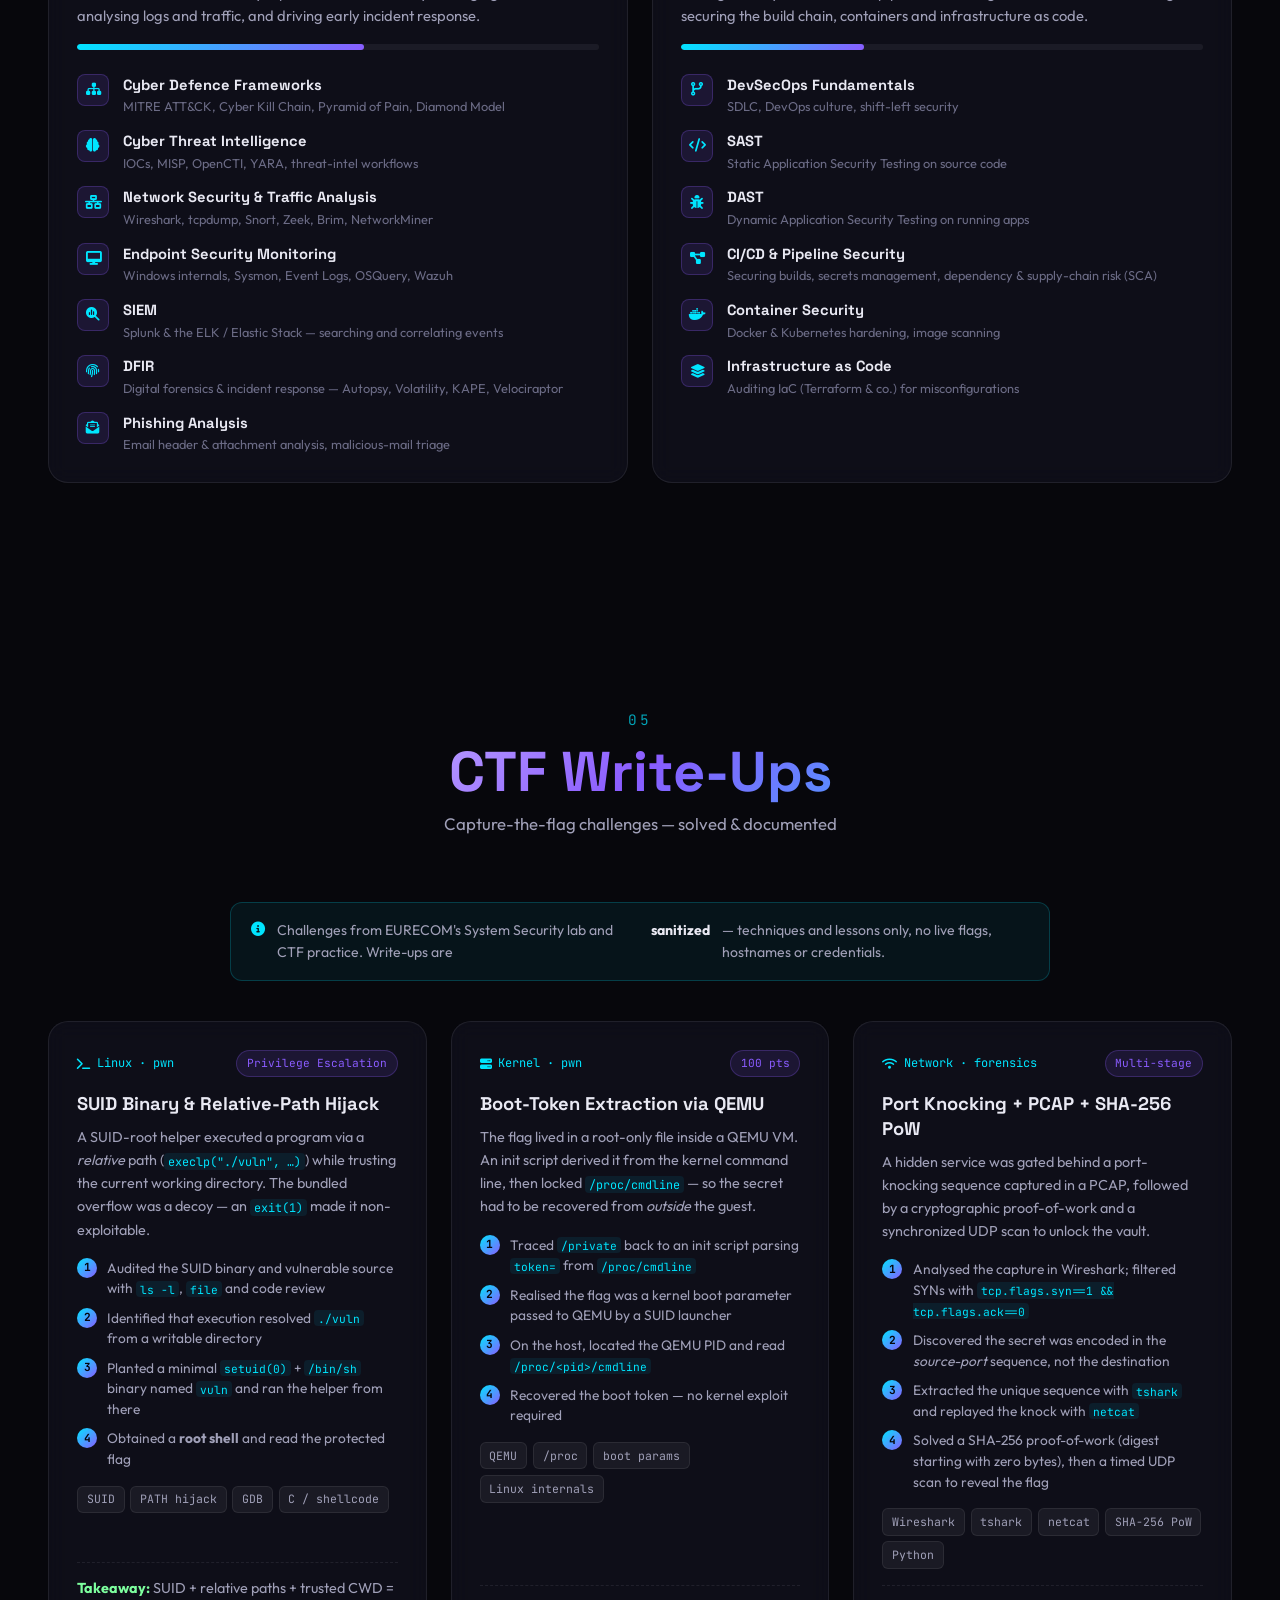
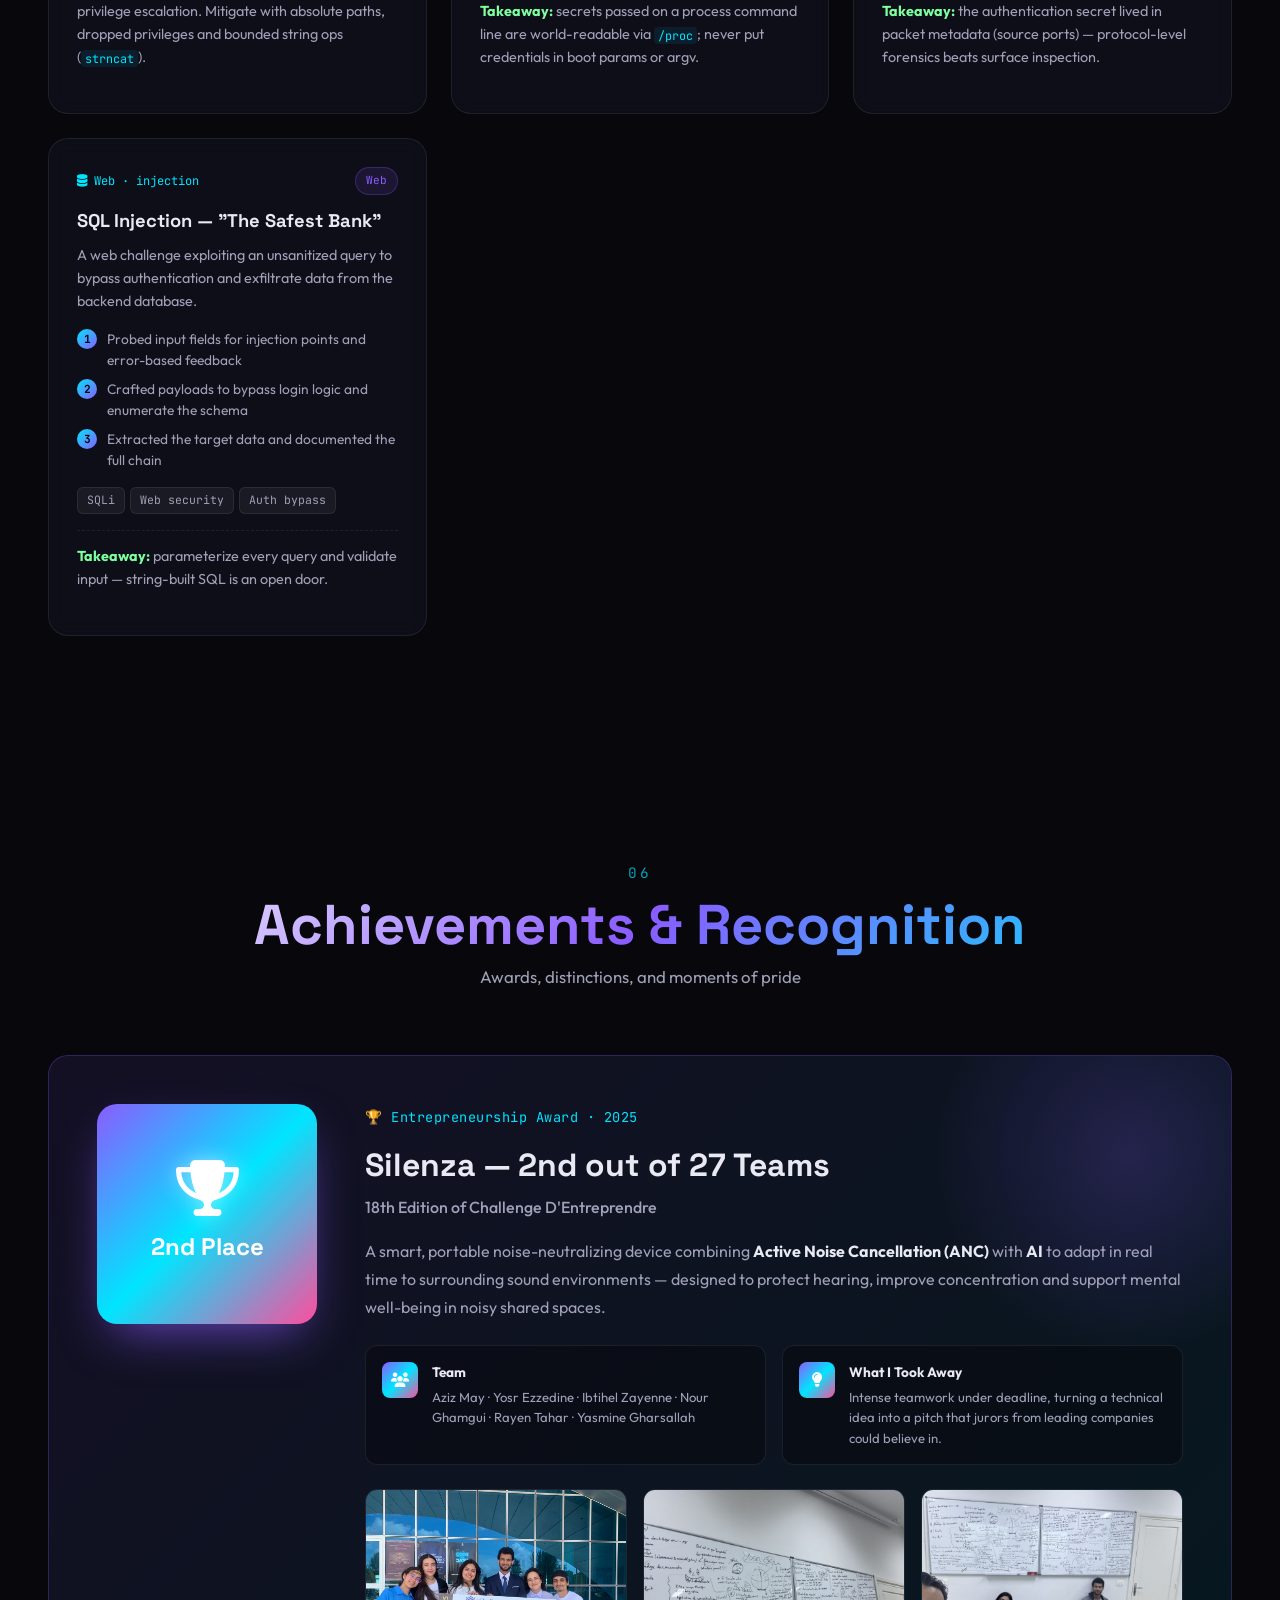
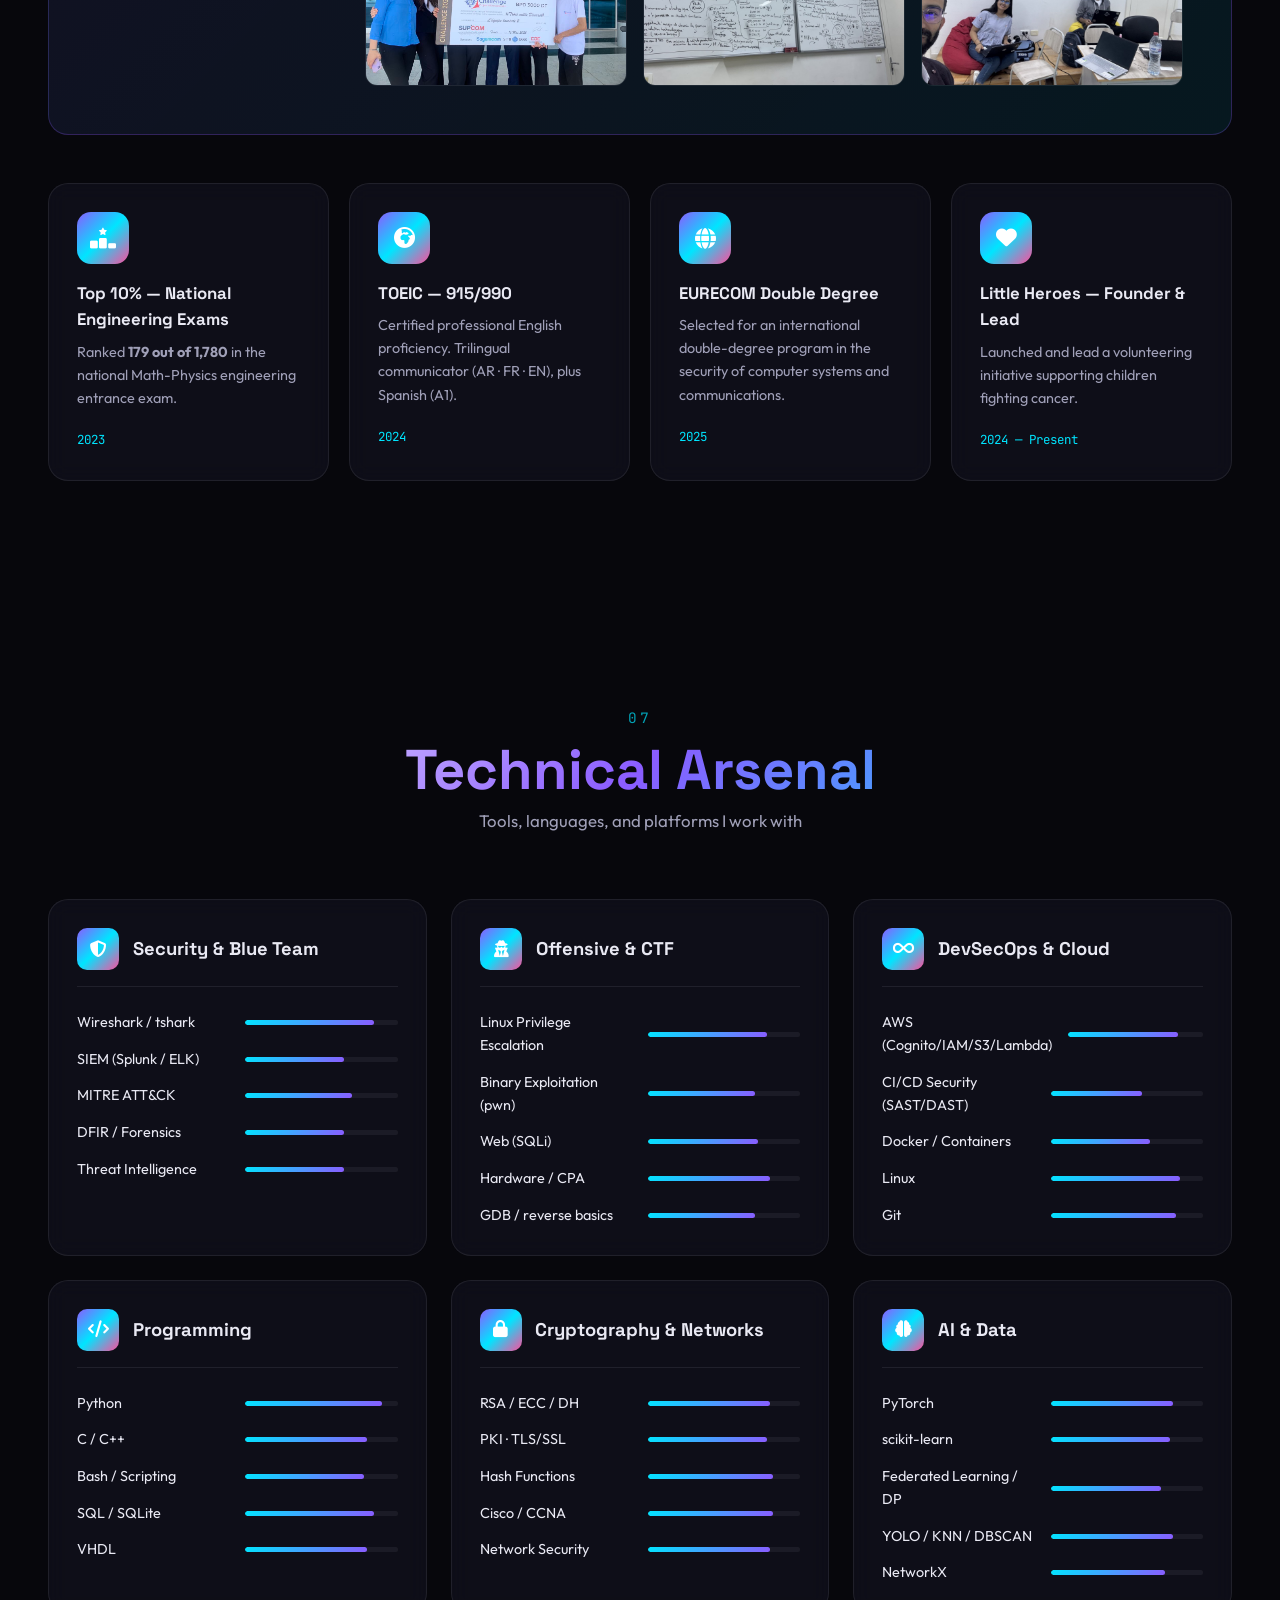
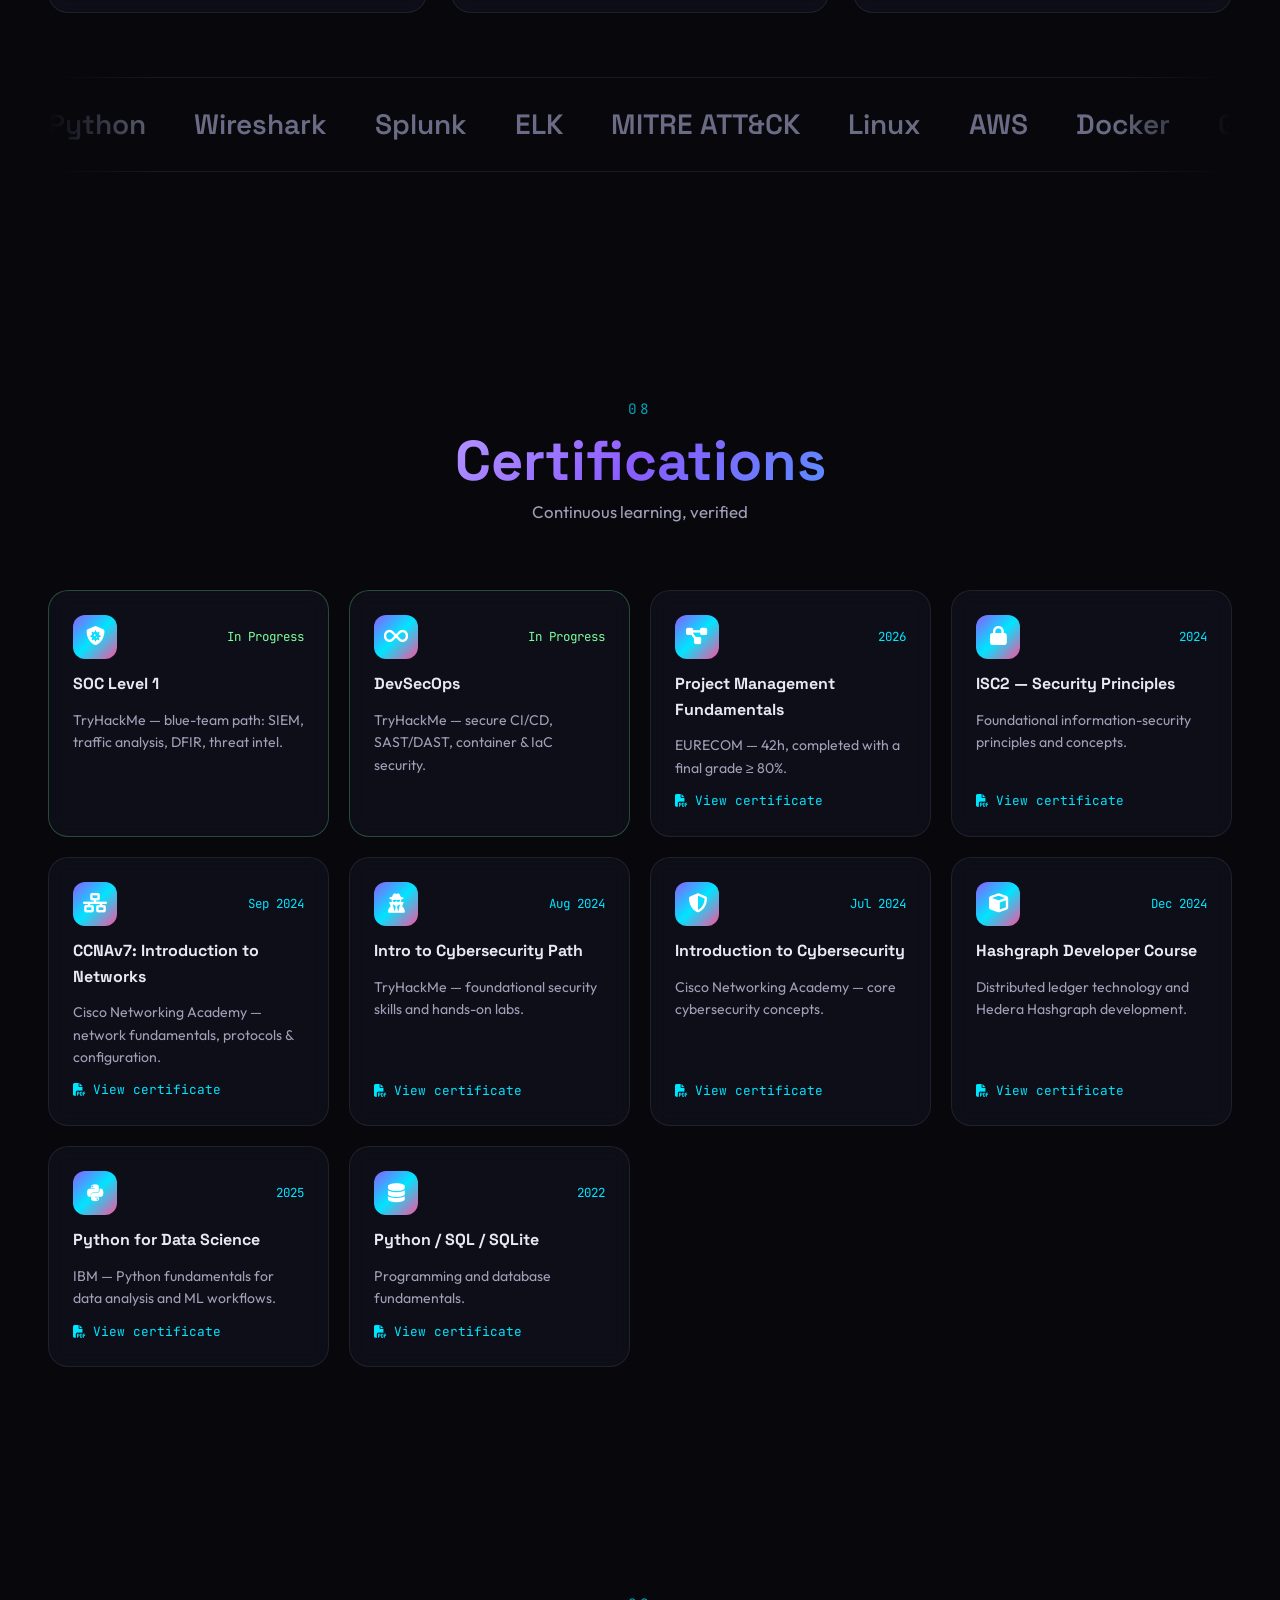
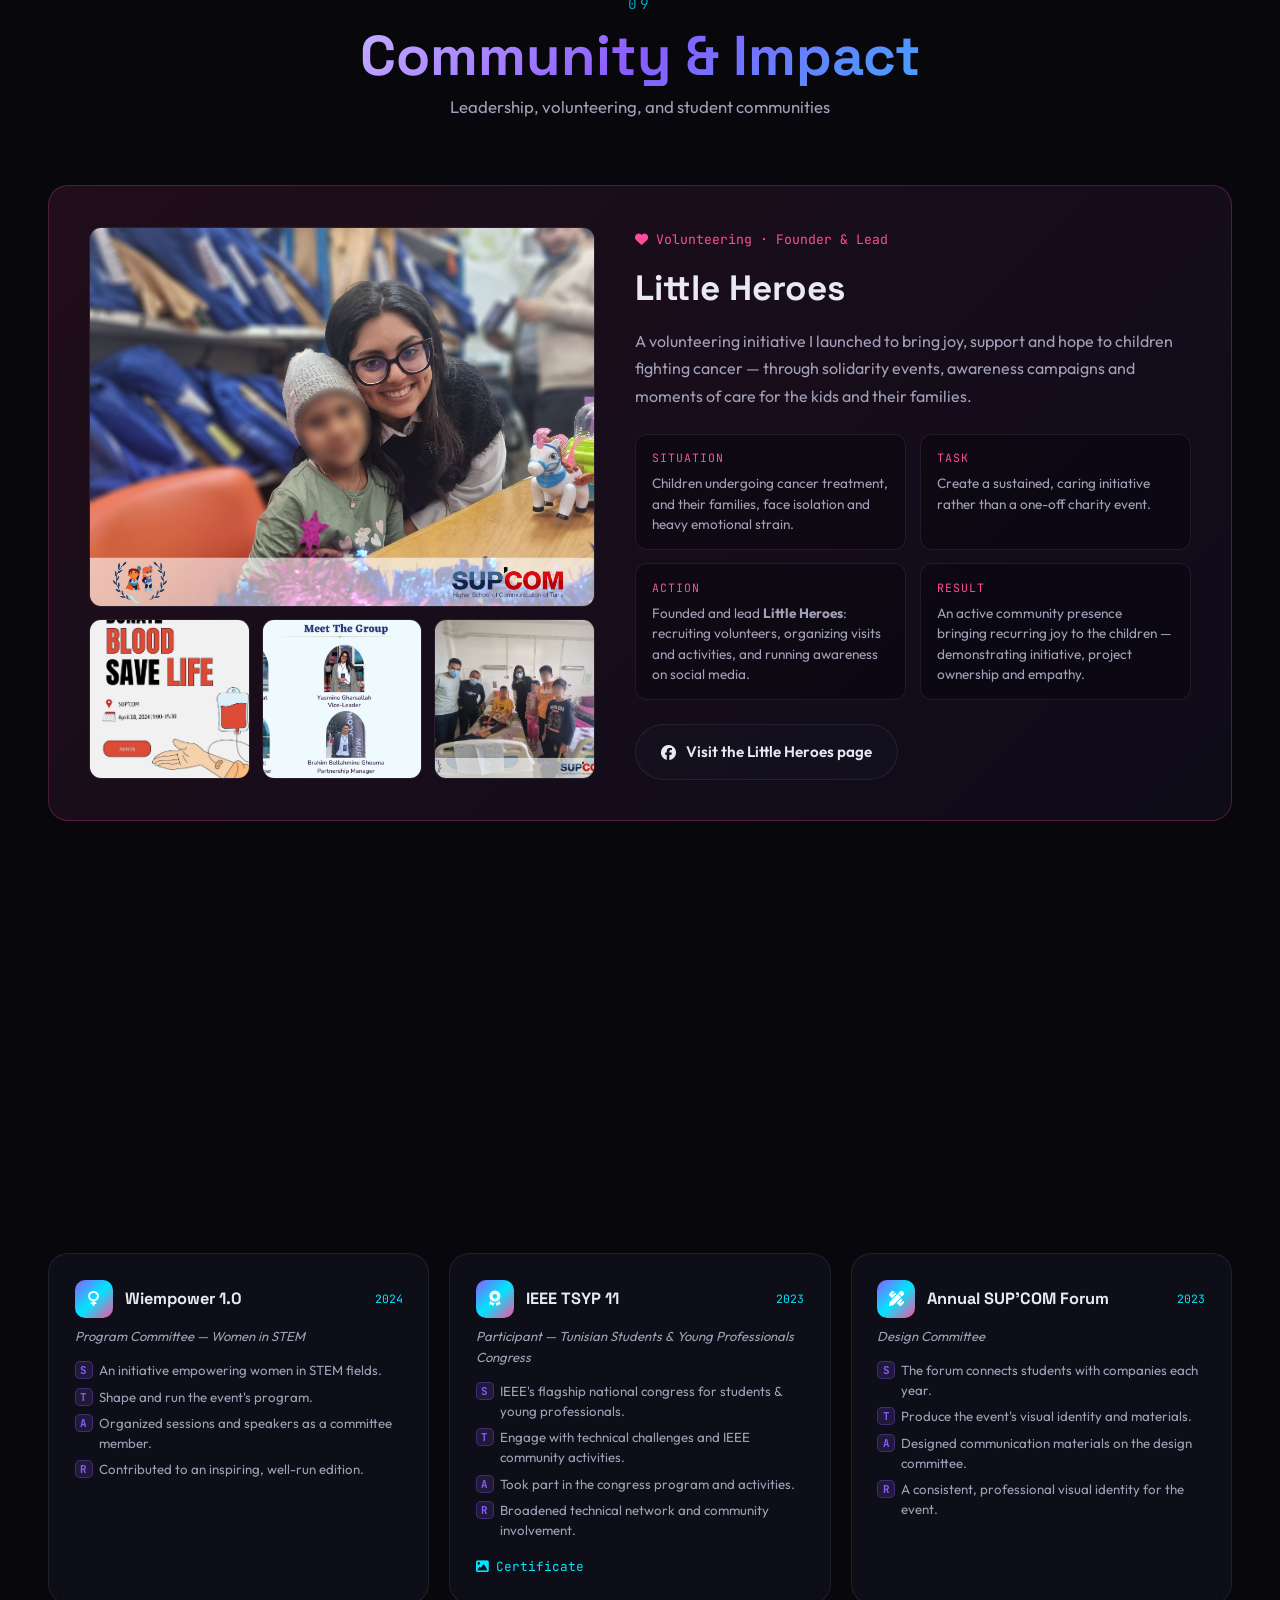
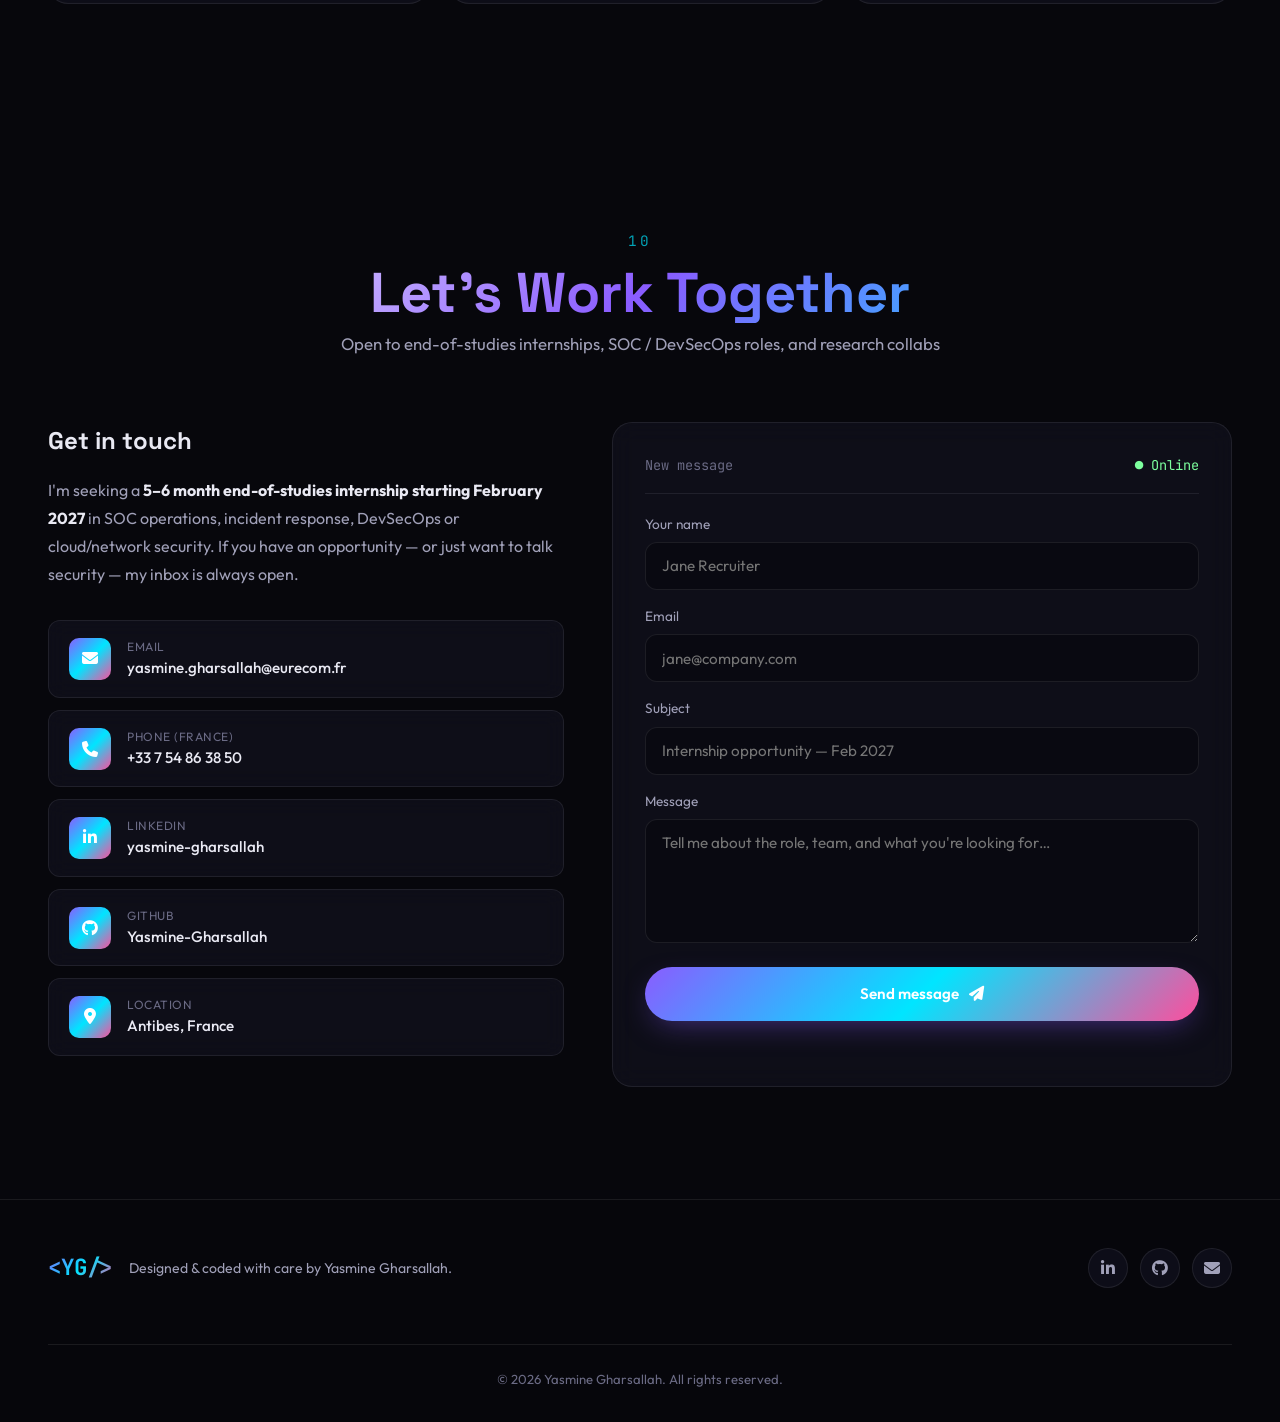
==== commit 8fd5013d: "Add federated KG fairness case study page and update project card" ====
--- a/index.html
+++ b/index.html
@@ -186,9 +186,9 @@
             side-channel attack on hardware.
           </p>
           <p>
-            On the research side, I study <span class="hl">fairness and differential privacy in
-            federated learning on knowledge graphs</span> at EURECOM — analysing bias propagation and
-            privacy trade-offs under non-IID data. Beyond the terminal, I lead a volunteering
+            On the research side, I studied <span class="hl">fairness in federated learning on
+            knowledge graphs</span> at EURECOM, measuring how the way a graph is split across clients
+            changes model quality and per-domain fairness under non-IID data. Beyond the terminal, I lead a volunteering
             initiative for children with cancer and stay active in student tech communities.
           </p>
 
@@ -407,11 +407,11 @@
         <article class="project-card" data-category="ai security">
           <div class="project-media">
             <div class="project-icon-bg"><i class="fa-solid fa-shield-halved"></i></div>
-            <span class="project-status">Mar 2025 — Present</span>
+            <span class="project-status">Apr — Jun 2026</span>
           </div>
           <div class="project-body">
-            <h3>Fairness &amp; Differential Privacy in Federated Learning on Knowledge Graphs</h3>
-            <p>Research project (EURECOM, Spring 2026) training TransE embeddings on the FB15k-237 knowledge graph across centralized and federated (FedAvg) settings. Studied Louvain community and domain-based graph partitioning, overlap injection, and Differential Privacy trade-offs — evaluated with filtered MRR and Hits@K.</p>
+            <h3>Fairness in Federated Learning on Knowledge Graphs</h3>
+            <p>EURECOM team research project: TransE on FB15k-237, trained centralized and federated (FedAvg). We compared Louvain, domain-based and overlap-augmented partitions. Louvain matched the centralized model (MRR 0.246 vs 0.240), while domain splits collapsed 17× unless domain-aware overlap was added.</p>
             <div class="project-stack">
               <span>Python</span>
               <span>PyTorch</span>
@@ -419,10 +419,10 @@
               <span>FedAvg</span>
               <span>Louvain</span>
               <span>TransE</span>
-              <span>Differential Privacy</span>
             </div>
             <div class="project-actions">
-              <a href="https://github.com/Yasmine-Gharsallah" target="_blank" rel="noopener" class="p-link"><i class="fa-brands fa-github"></i> GitHub</a>
+              <a href="projects/fl-kg/index.html" class="p-link"><i class="fa-solid fa-chart-column"></i> Case study</a>
+              <a href="https://github.com/Yasmine-Gharsallah/Fairness_Privacy_FLKG_FB15k237" target="_blank" rel="noopener" class="p-link"><i class="fa-brands fa-github"></i> GitHub</a>
             </div>
           </div>
         </article>
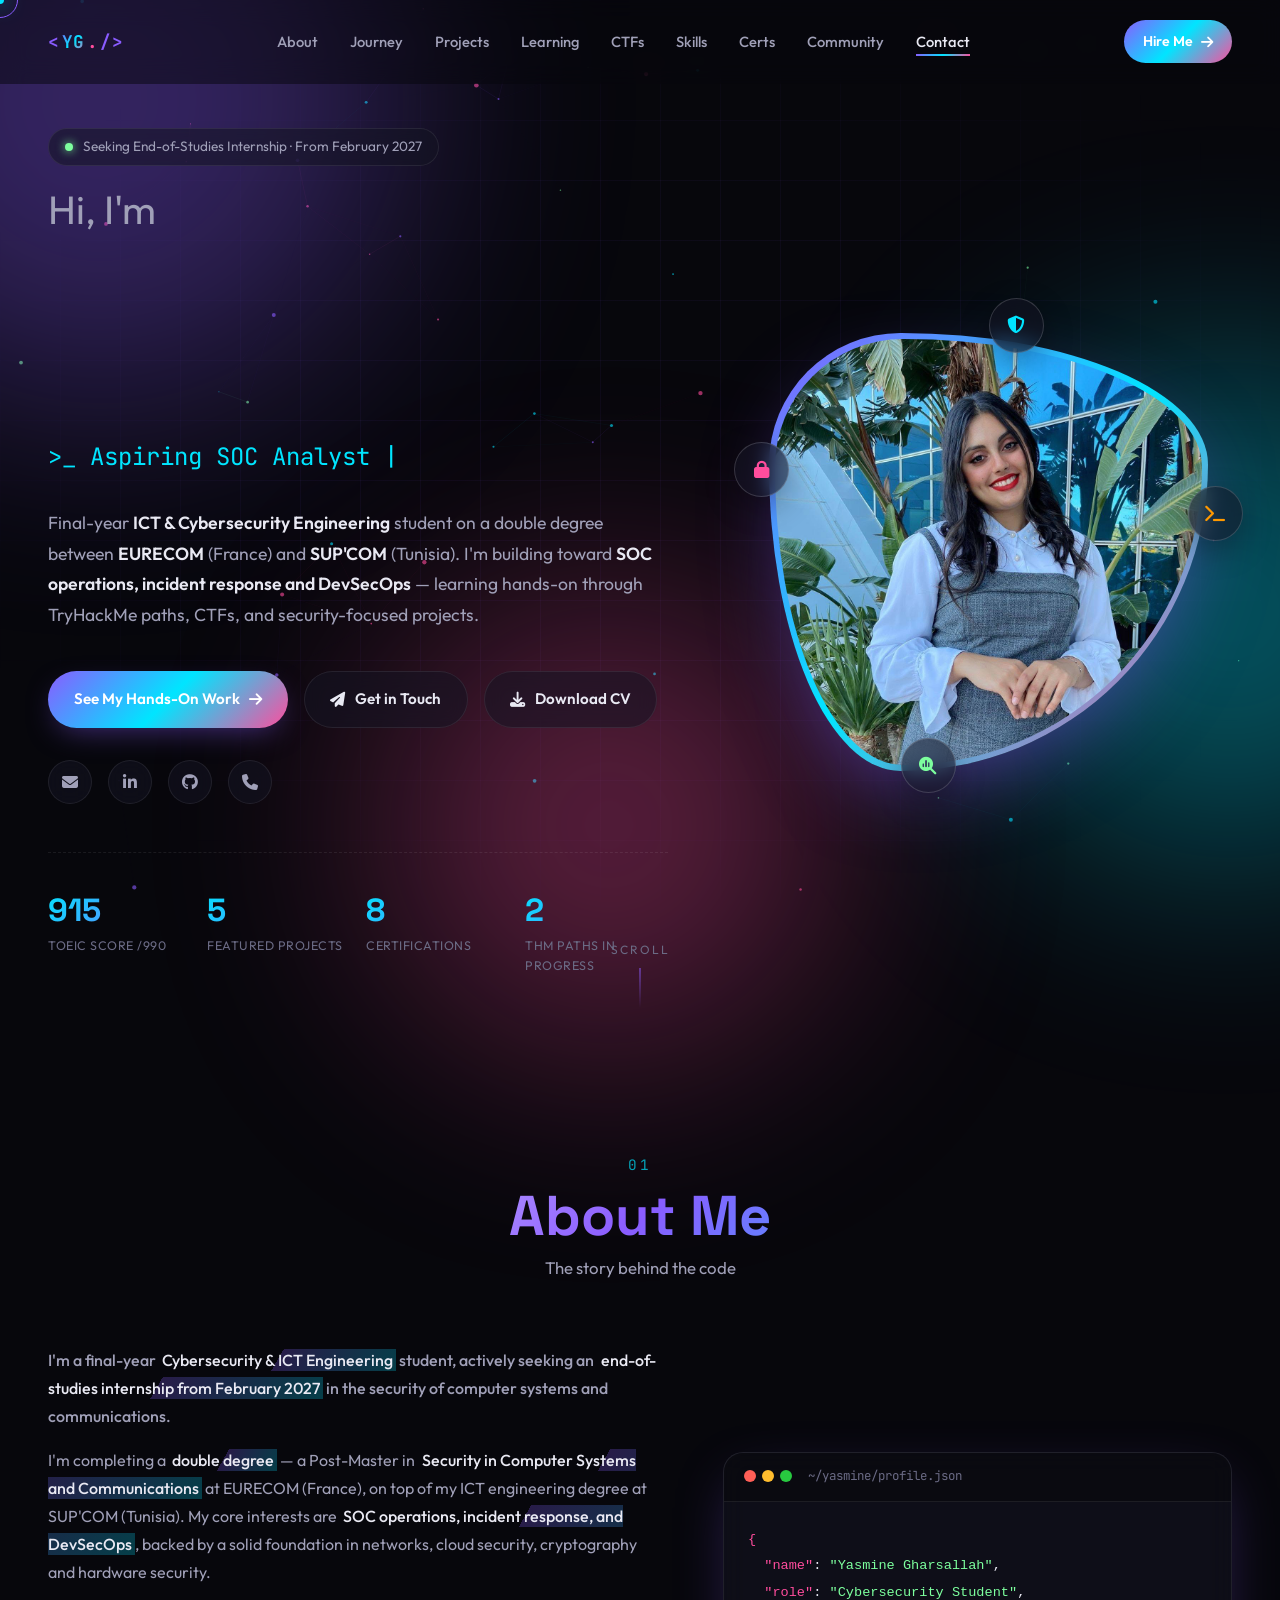
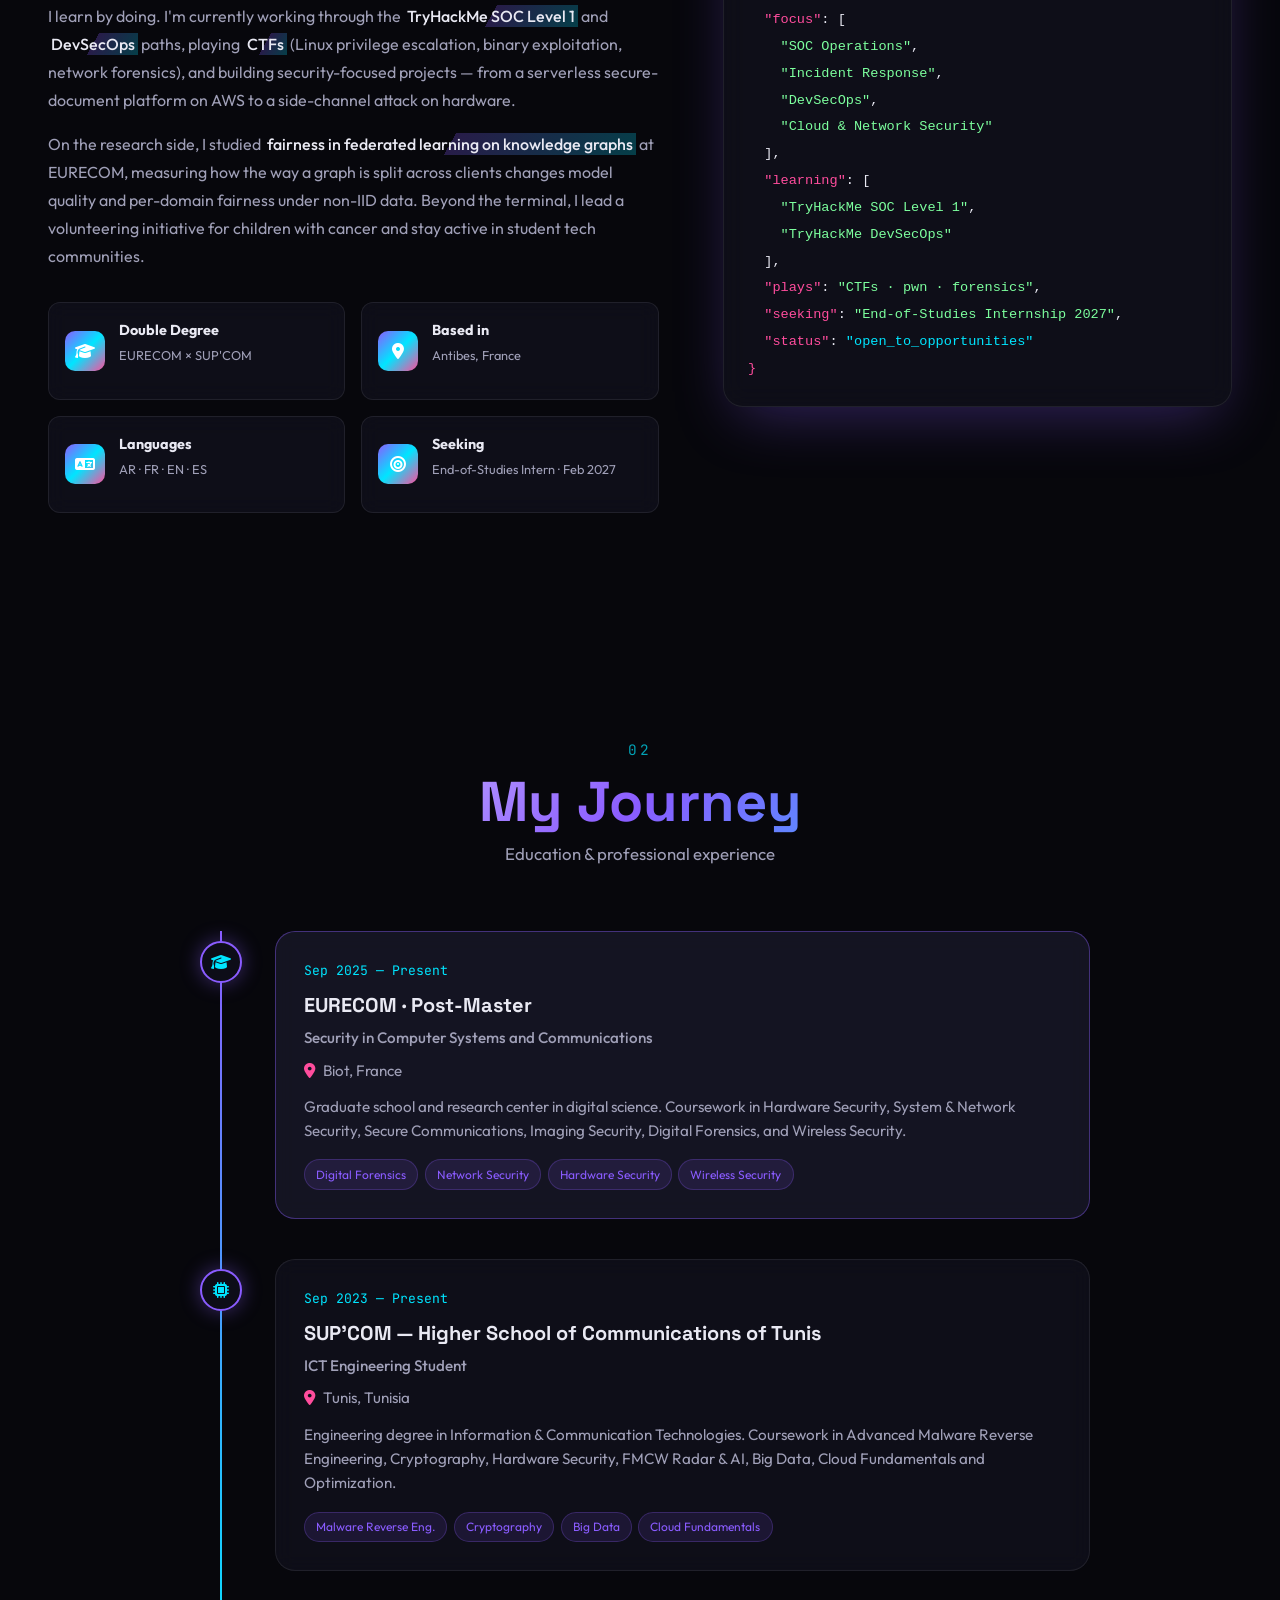
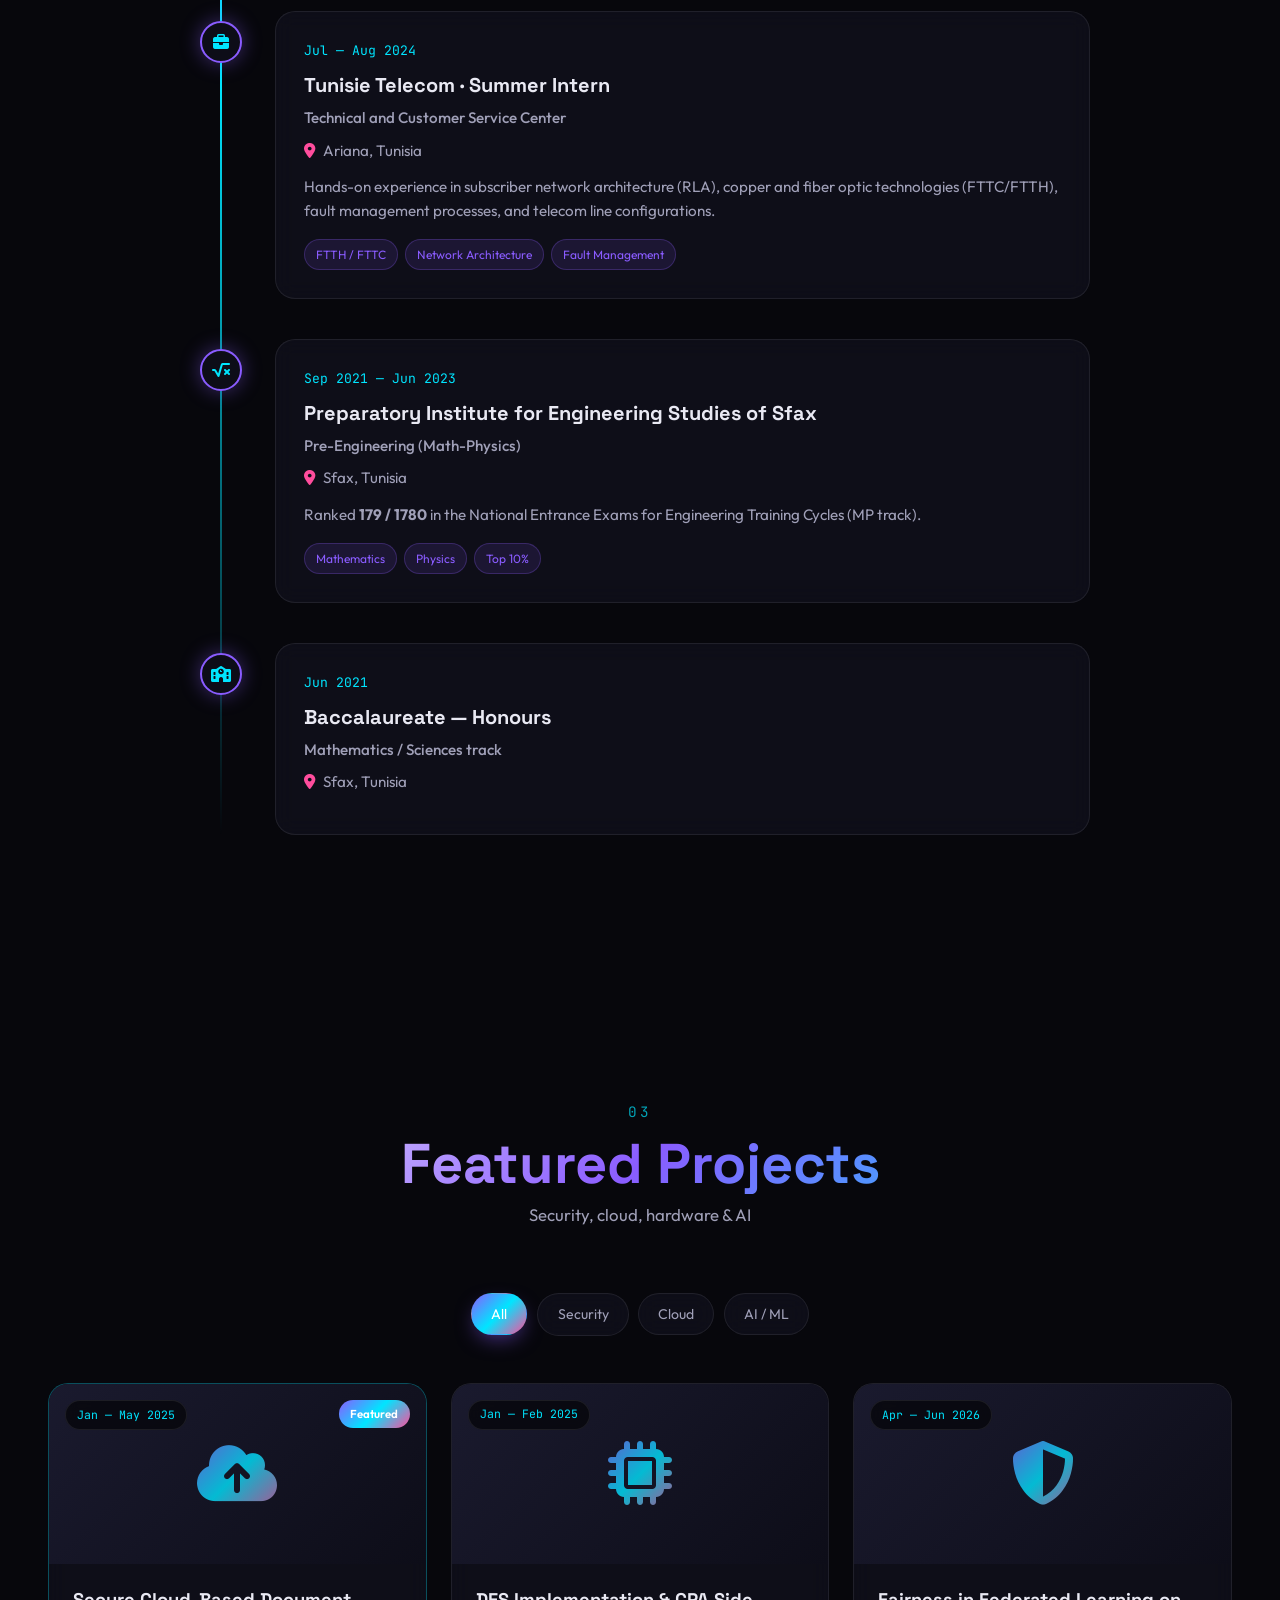
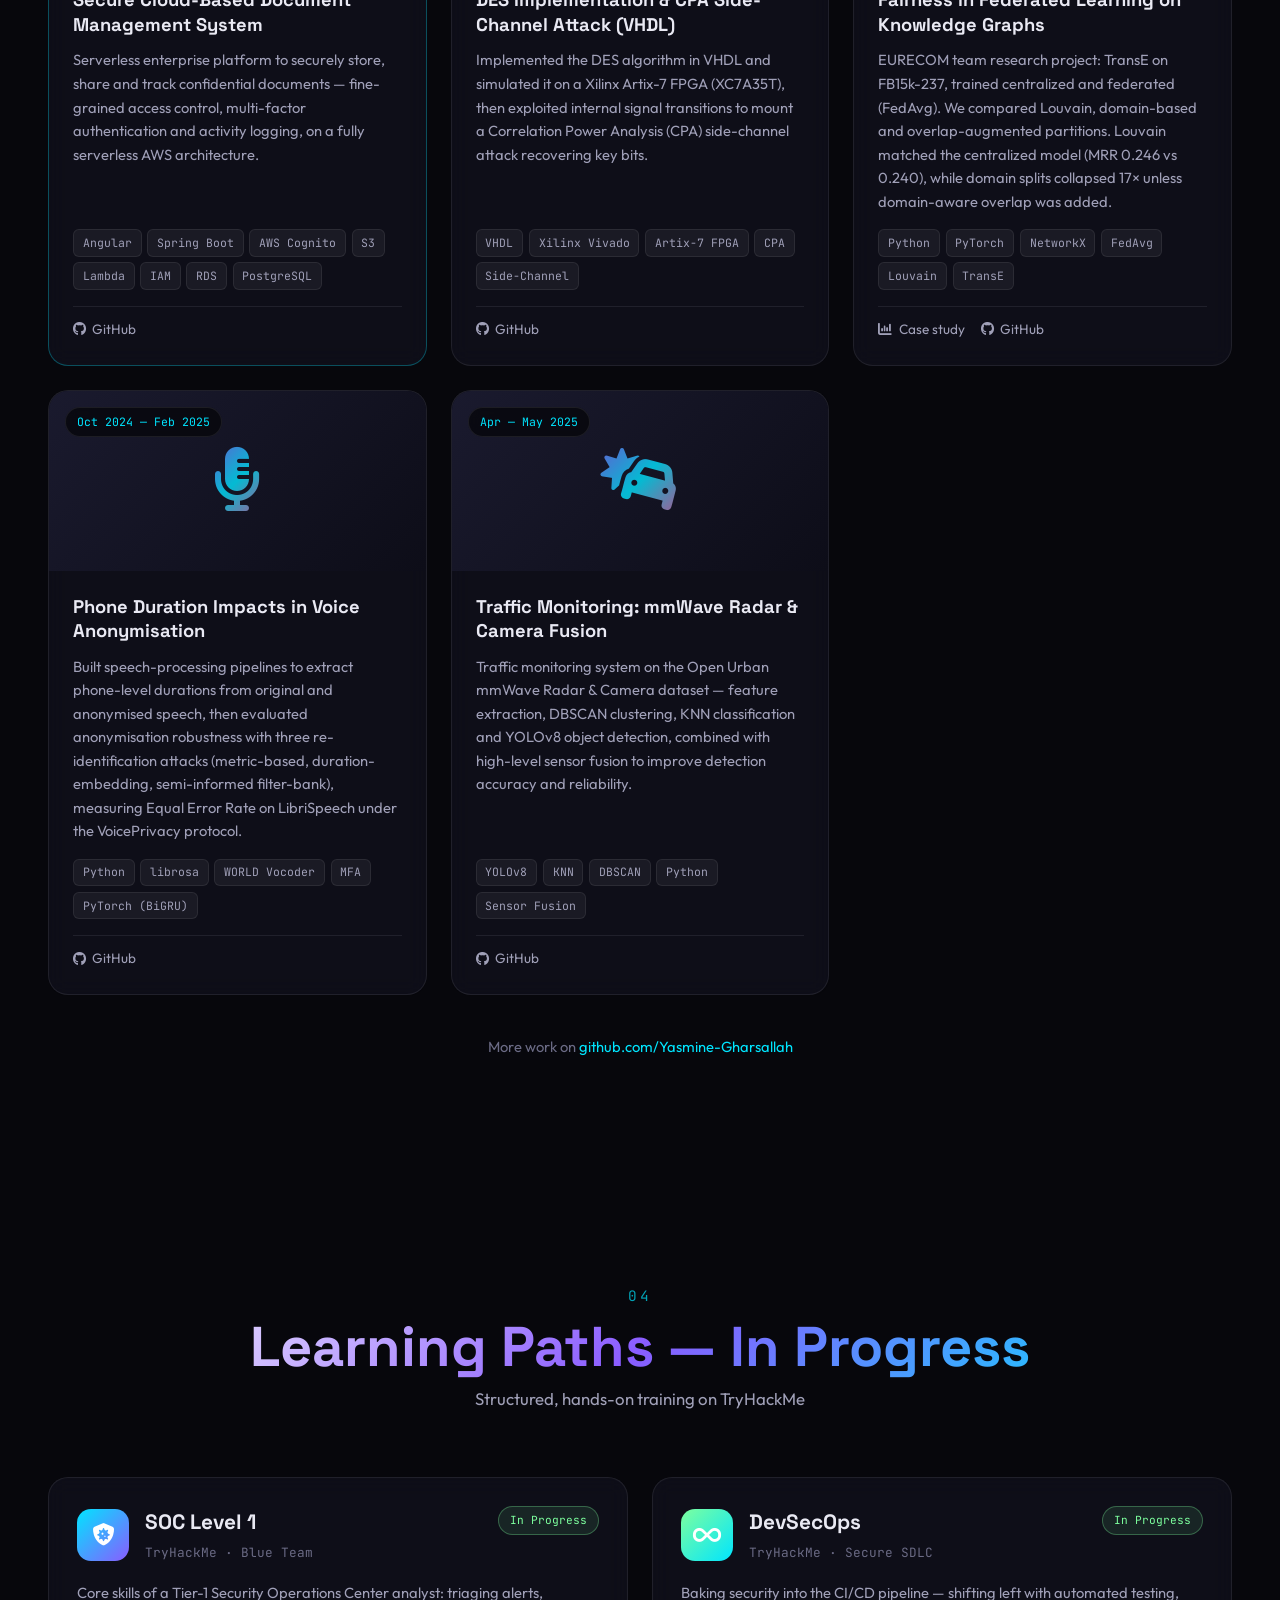
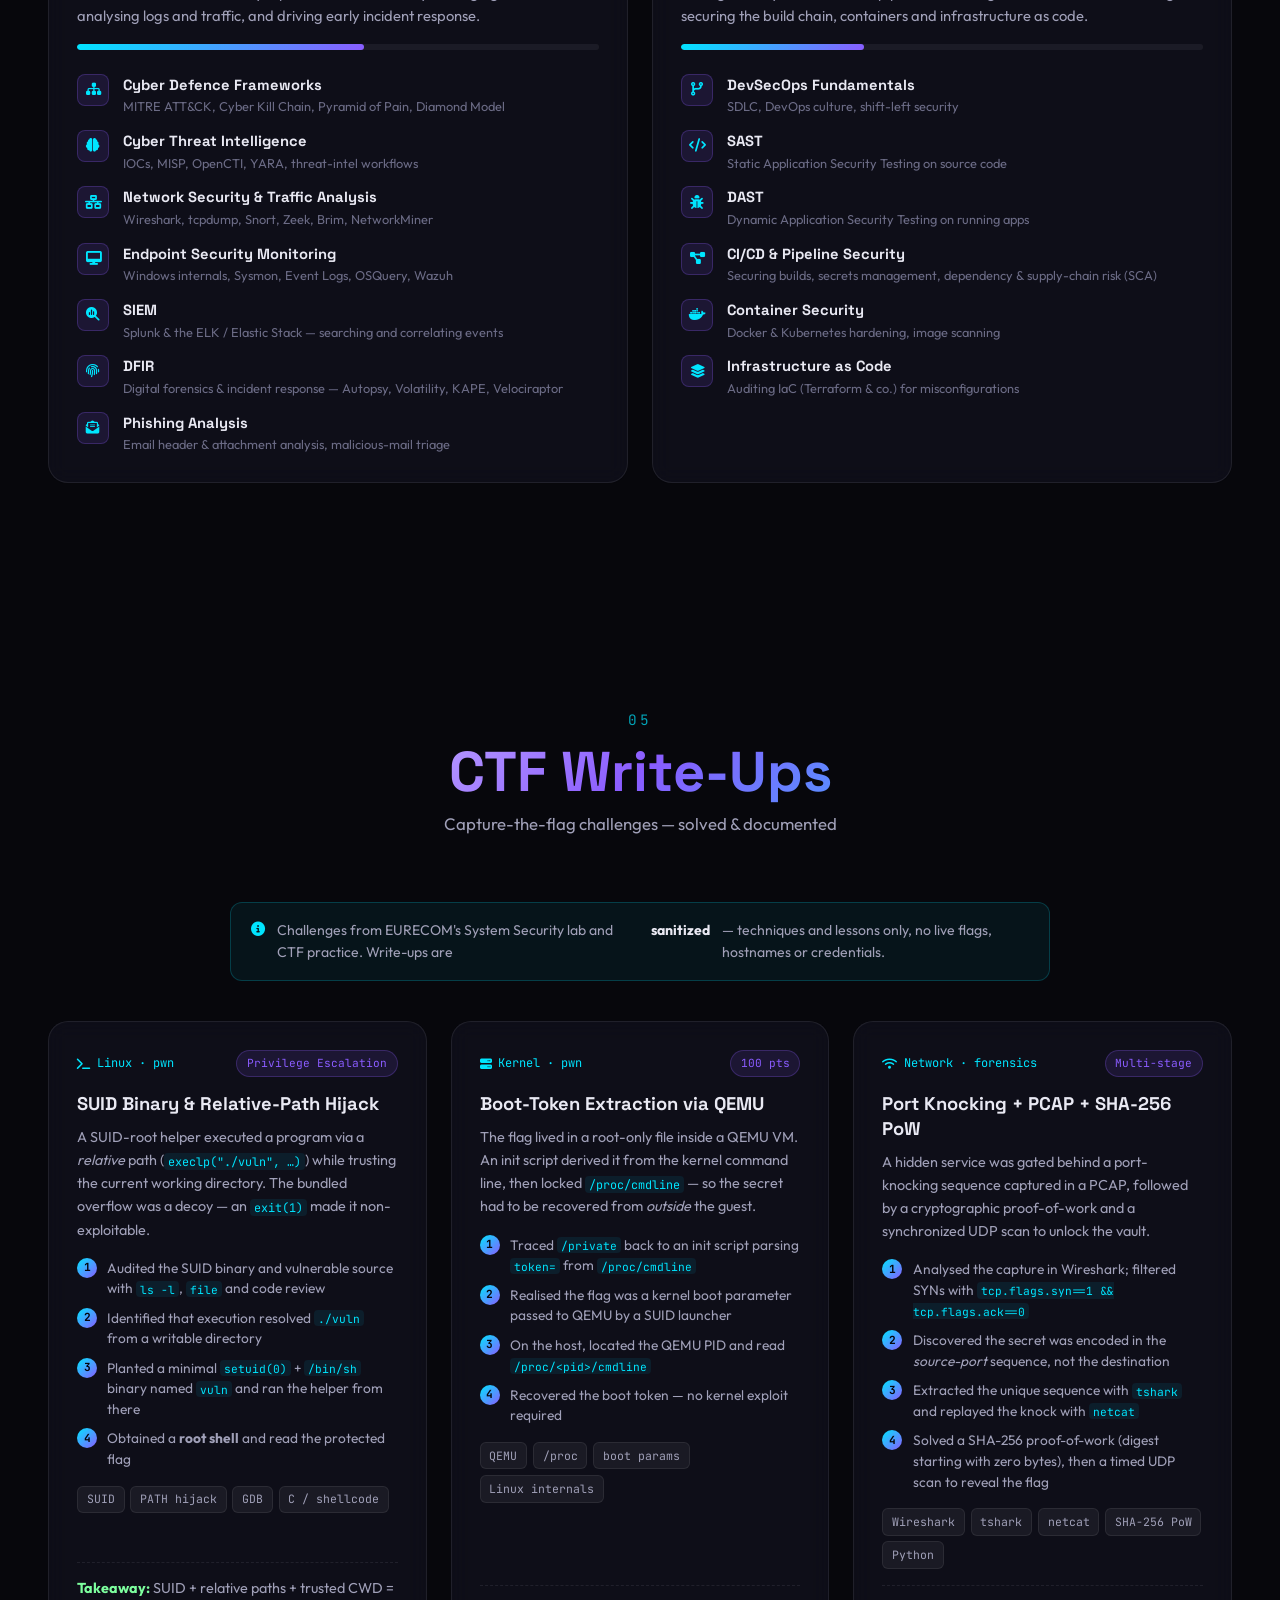
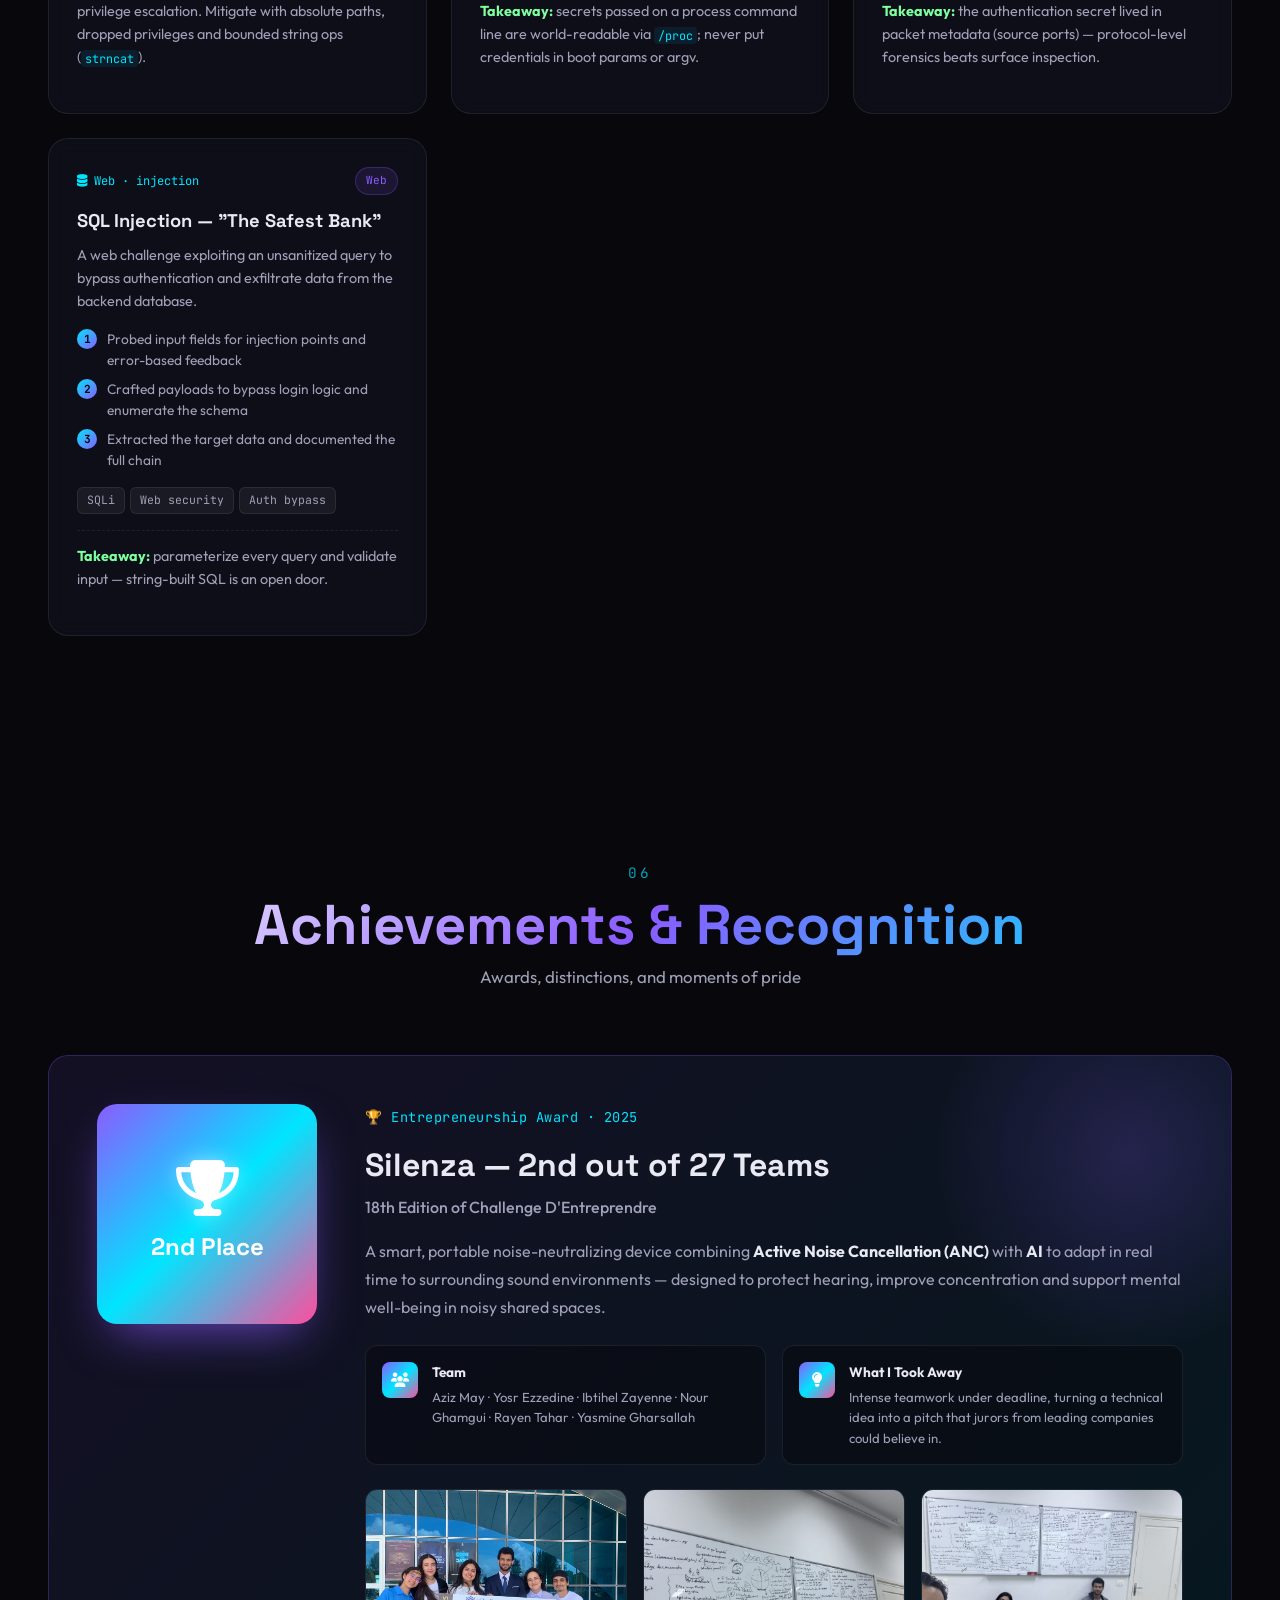
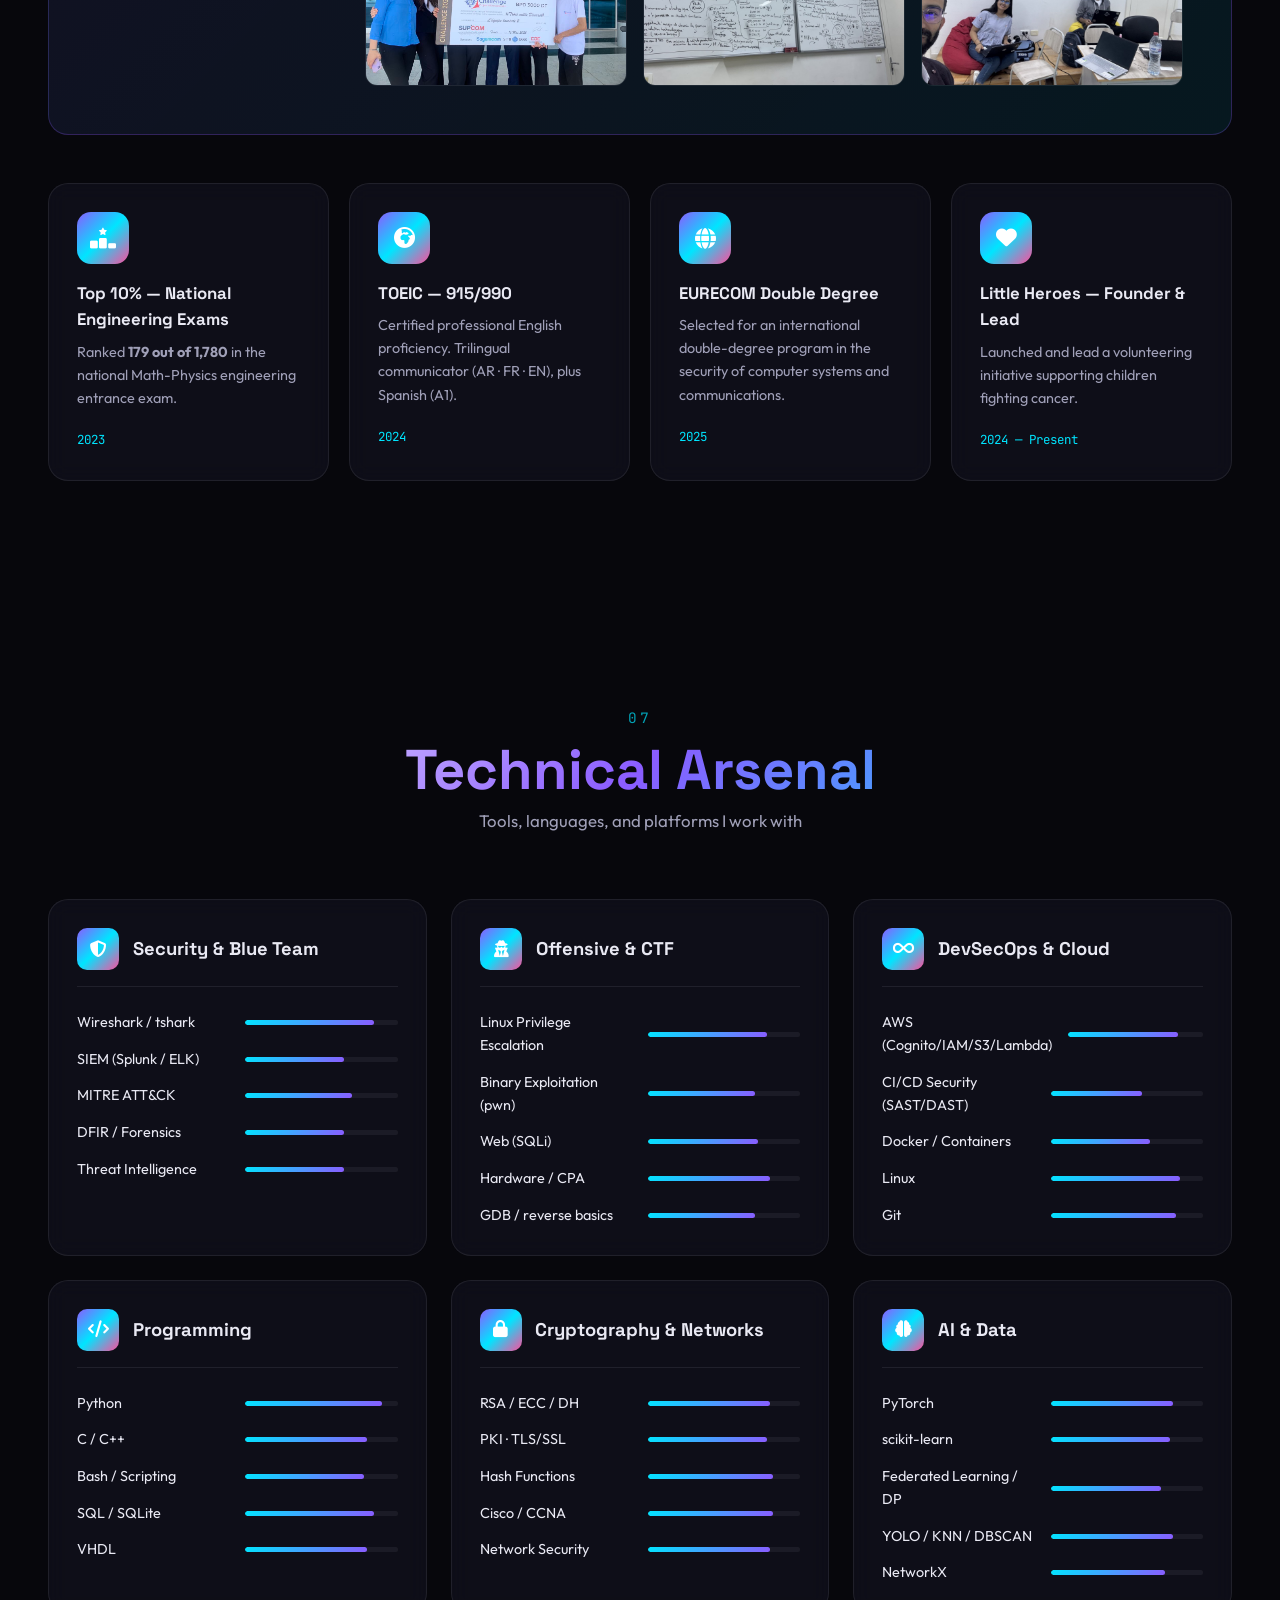
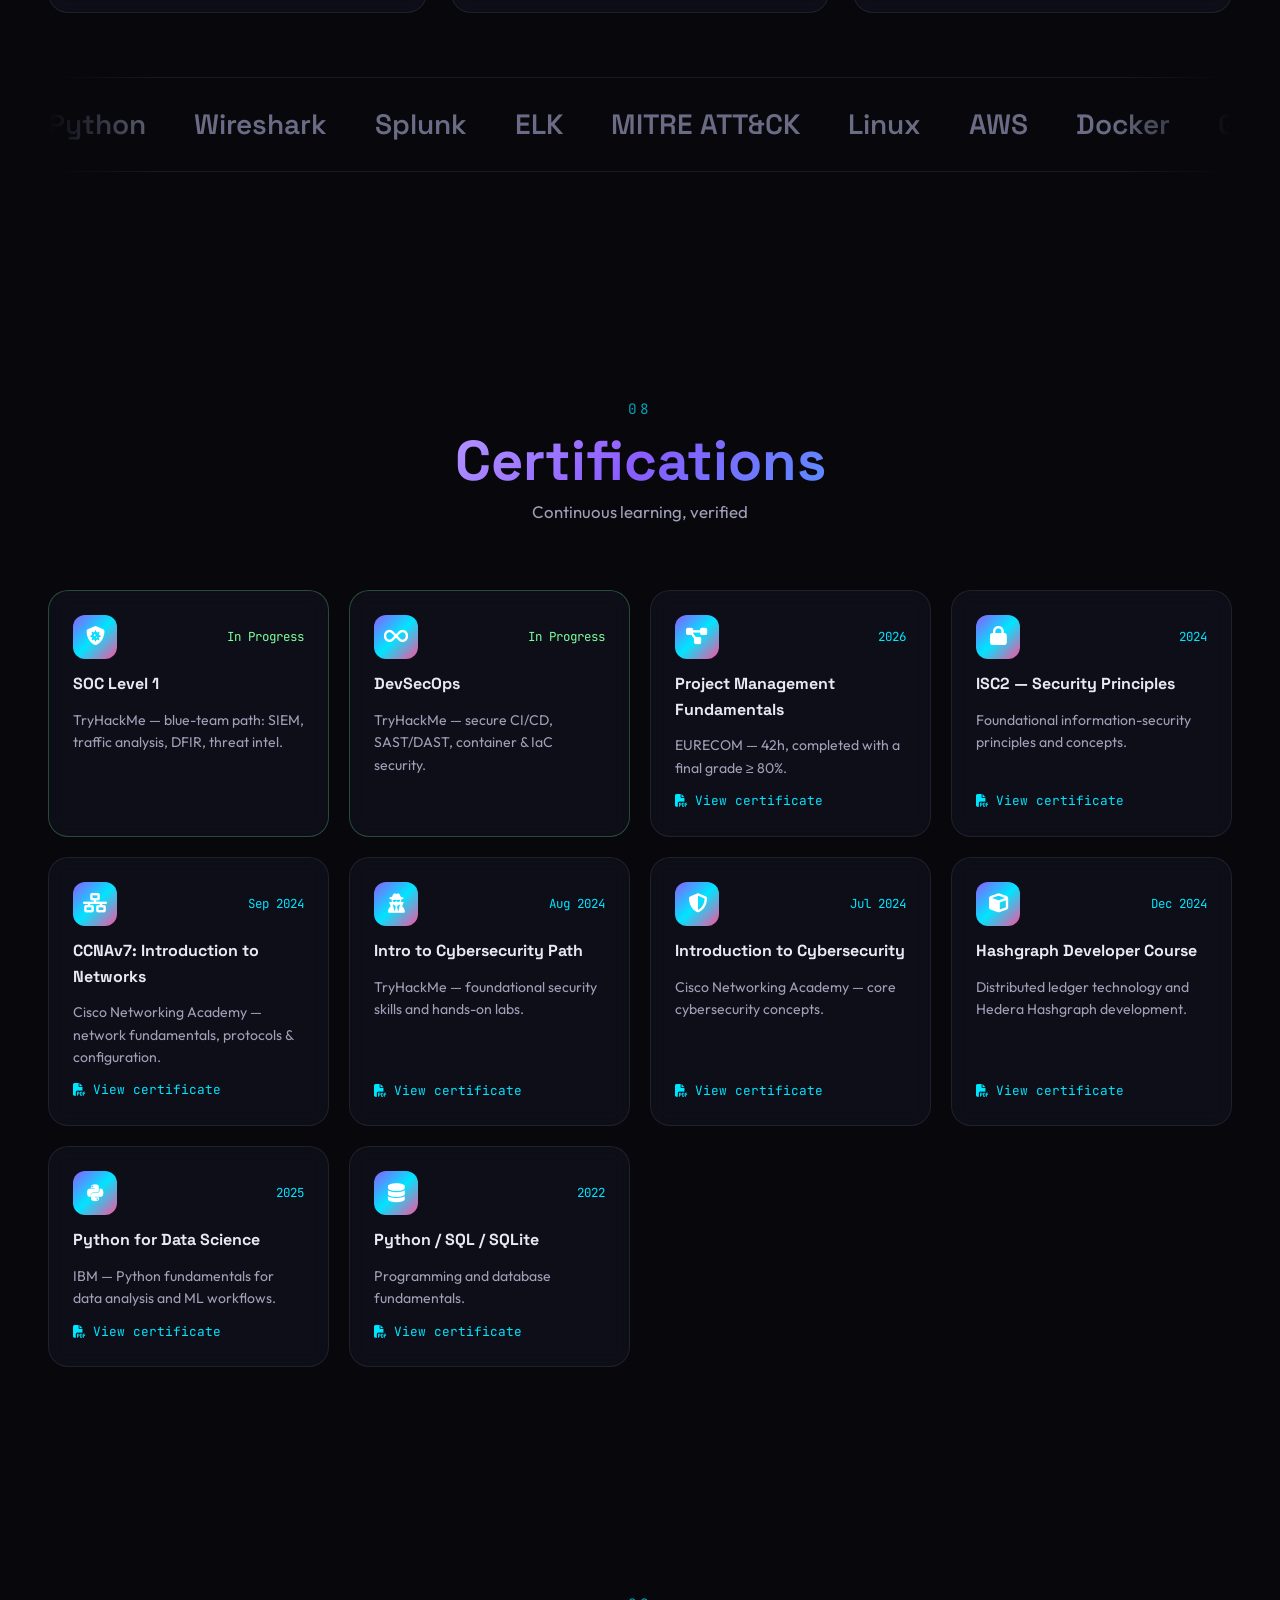
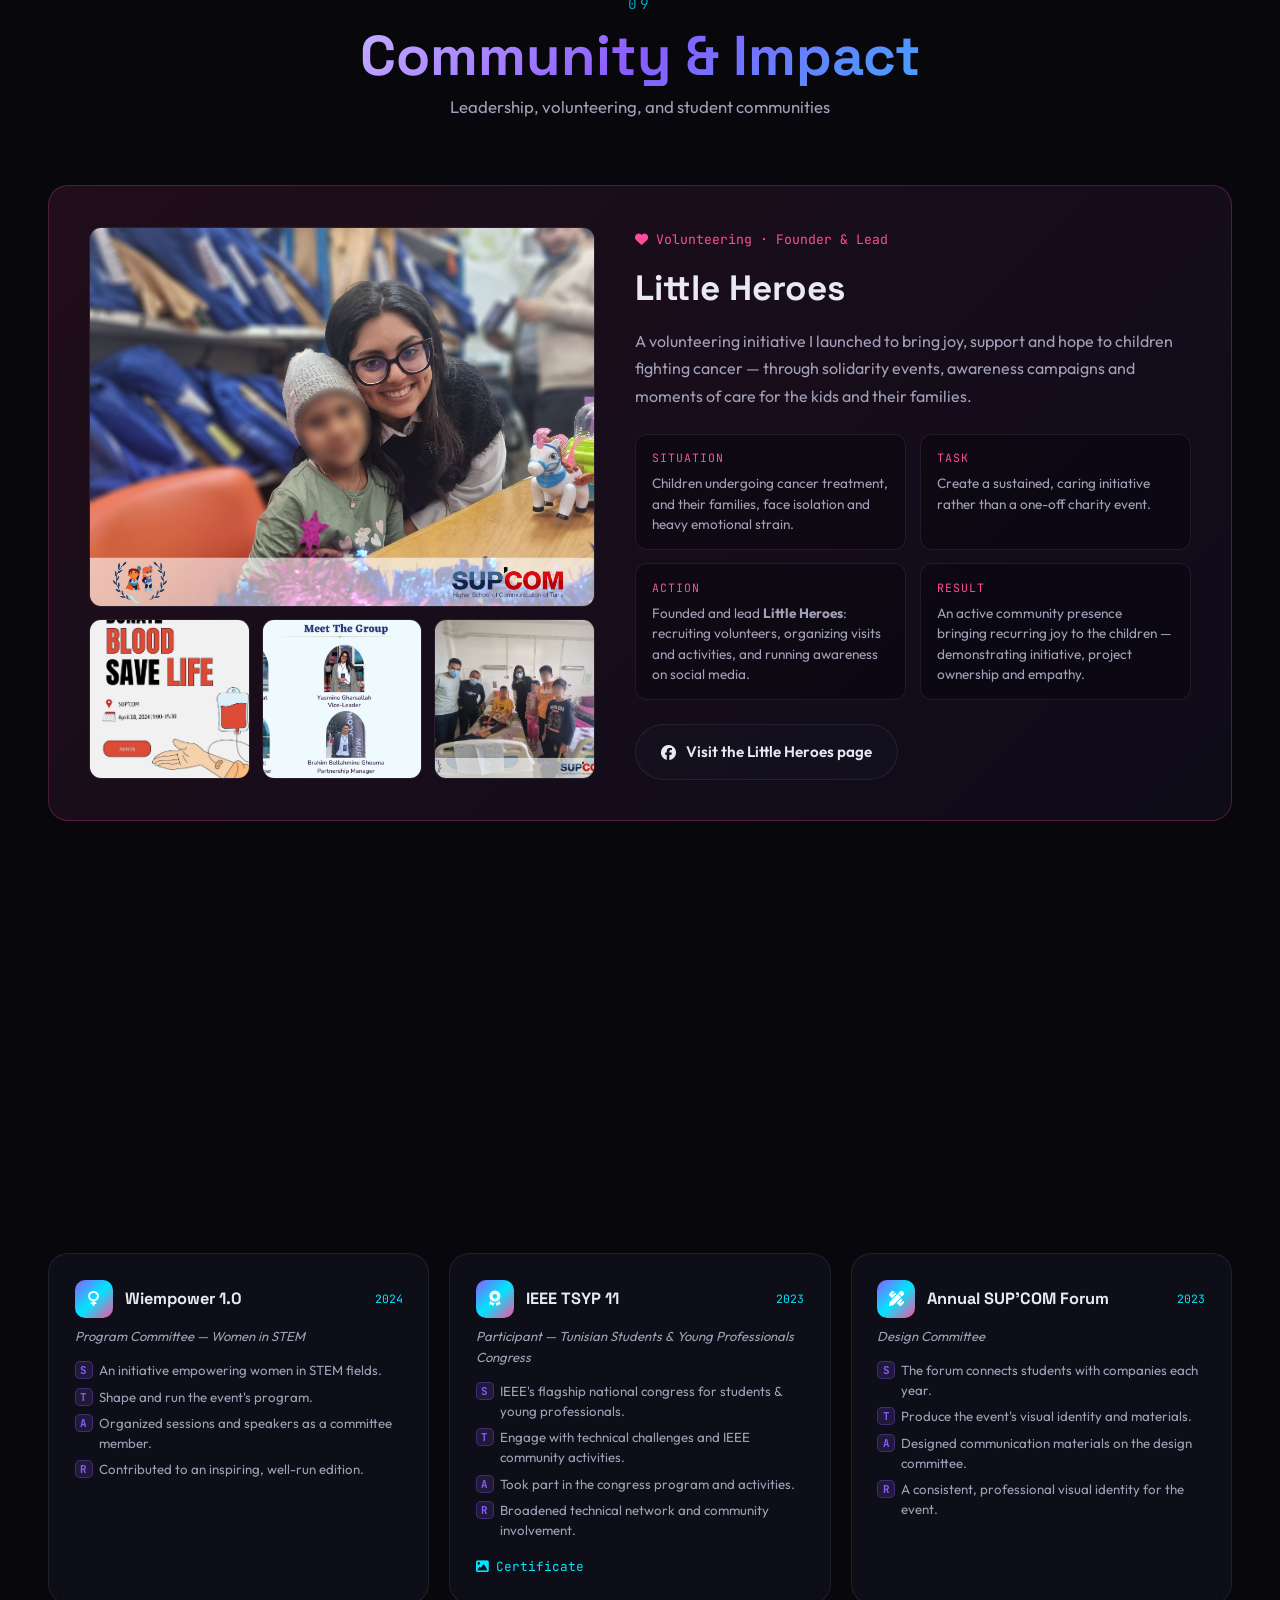
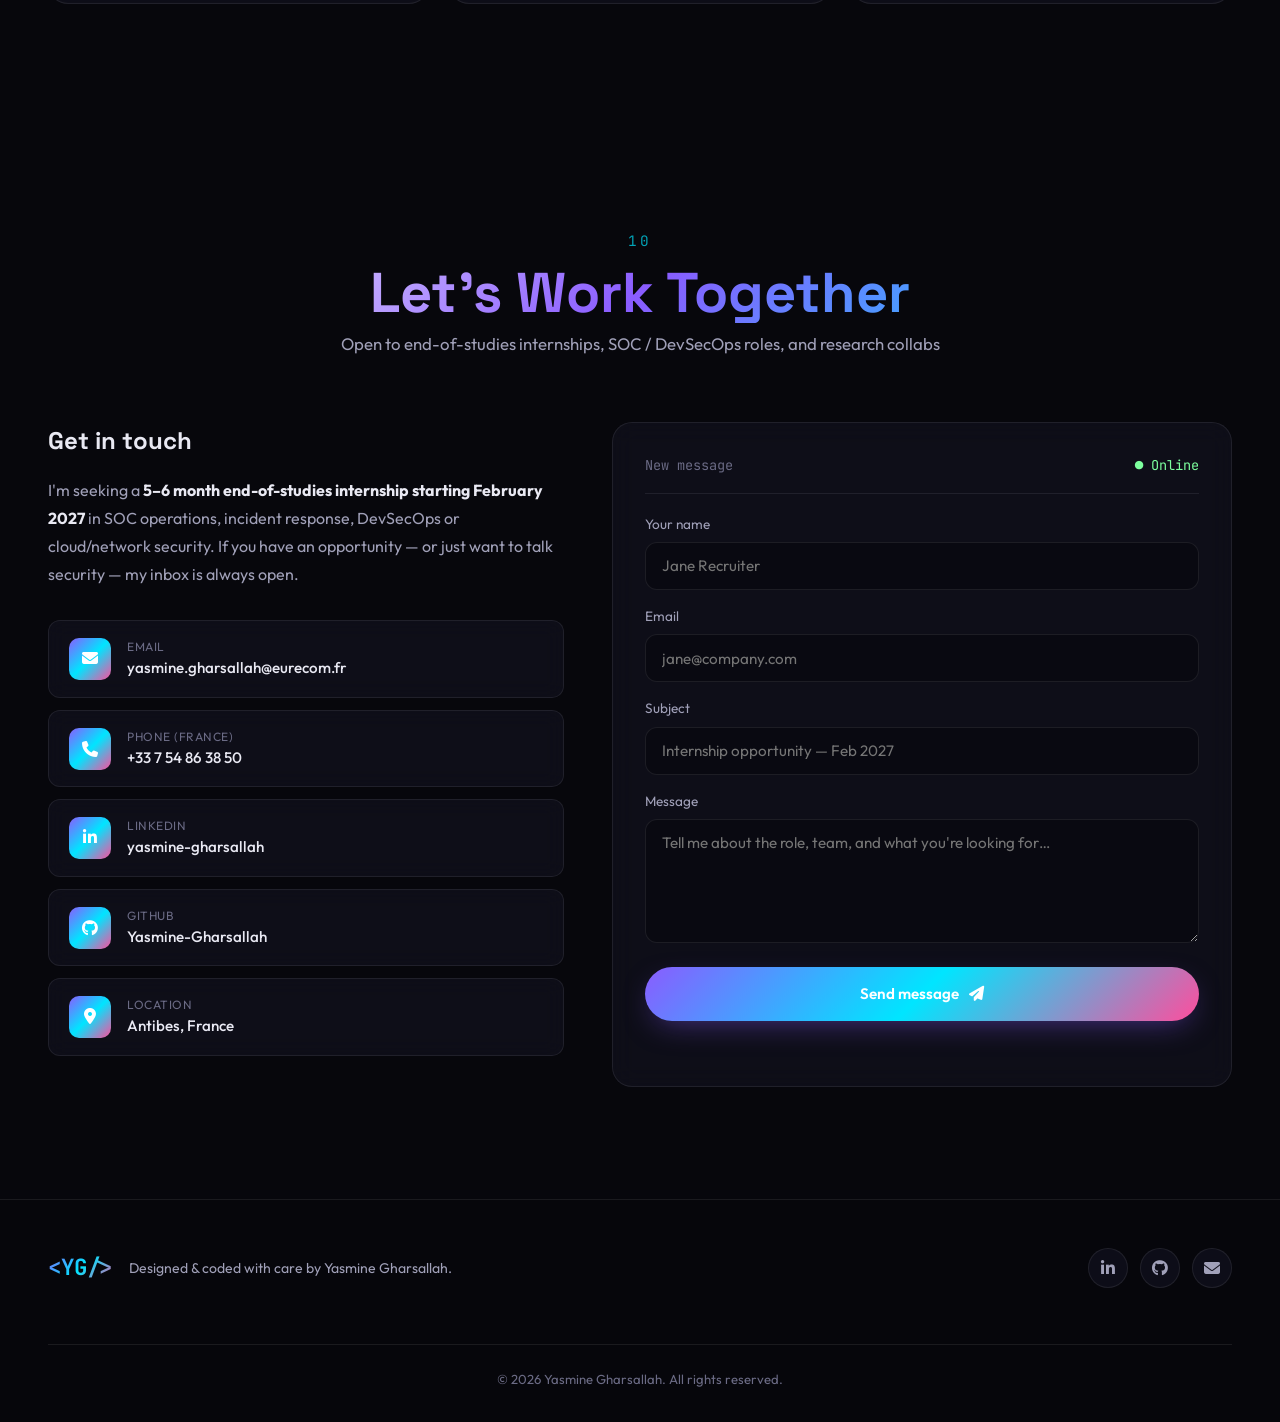
==== commit 53ad13ee: "Version CSS/JS links so updates are not served from cache" ====
--- a/index.html
+++ b/index.html
@@ -11,7 +11,7 @@
   <link rel="preconnect" href="https://fonts.gstatic.com" crossorigin />
   <link href="https://fonts.googleapis.com/css2?family=JetBrains+Mono:wght@400;500;700&family=Outfit:wght@300;400;500;600;700;800;900&family=Space+Grotesk:wght@400;500;600;700&display=swap" rel="stylesheet" />
   <link rel="stylesheet" href="https://cdnjs.cloudflare.com/ajax/libs/font-awesome/6.5.1/css/all.min.css" />
-  <link rel="stylesheet" href="styles.css" />
+  <link rel="stylesheet" href="styles.css?v=2026-09-22" />
 </head>
 <body>
 
@@ -1147,6 +1147,6 @@
     <i class="fa-solid fa-arrow-up"></i>
   </a>
 
-  <script src="script.js"></script>
+  <script src="script.js?v=2026-09-22"></script>
 </body>
 </html>
